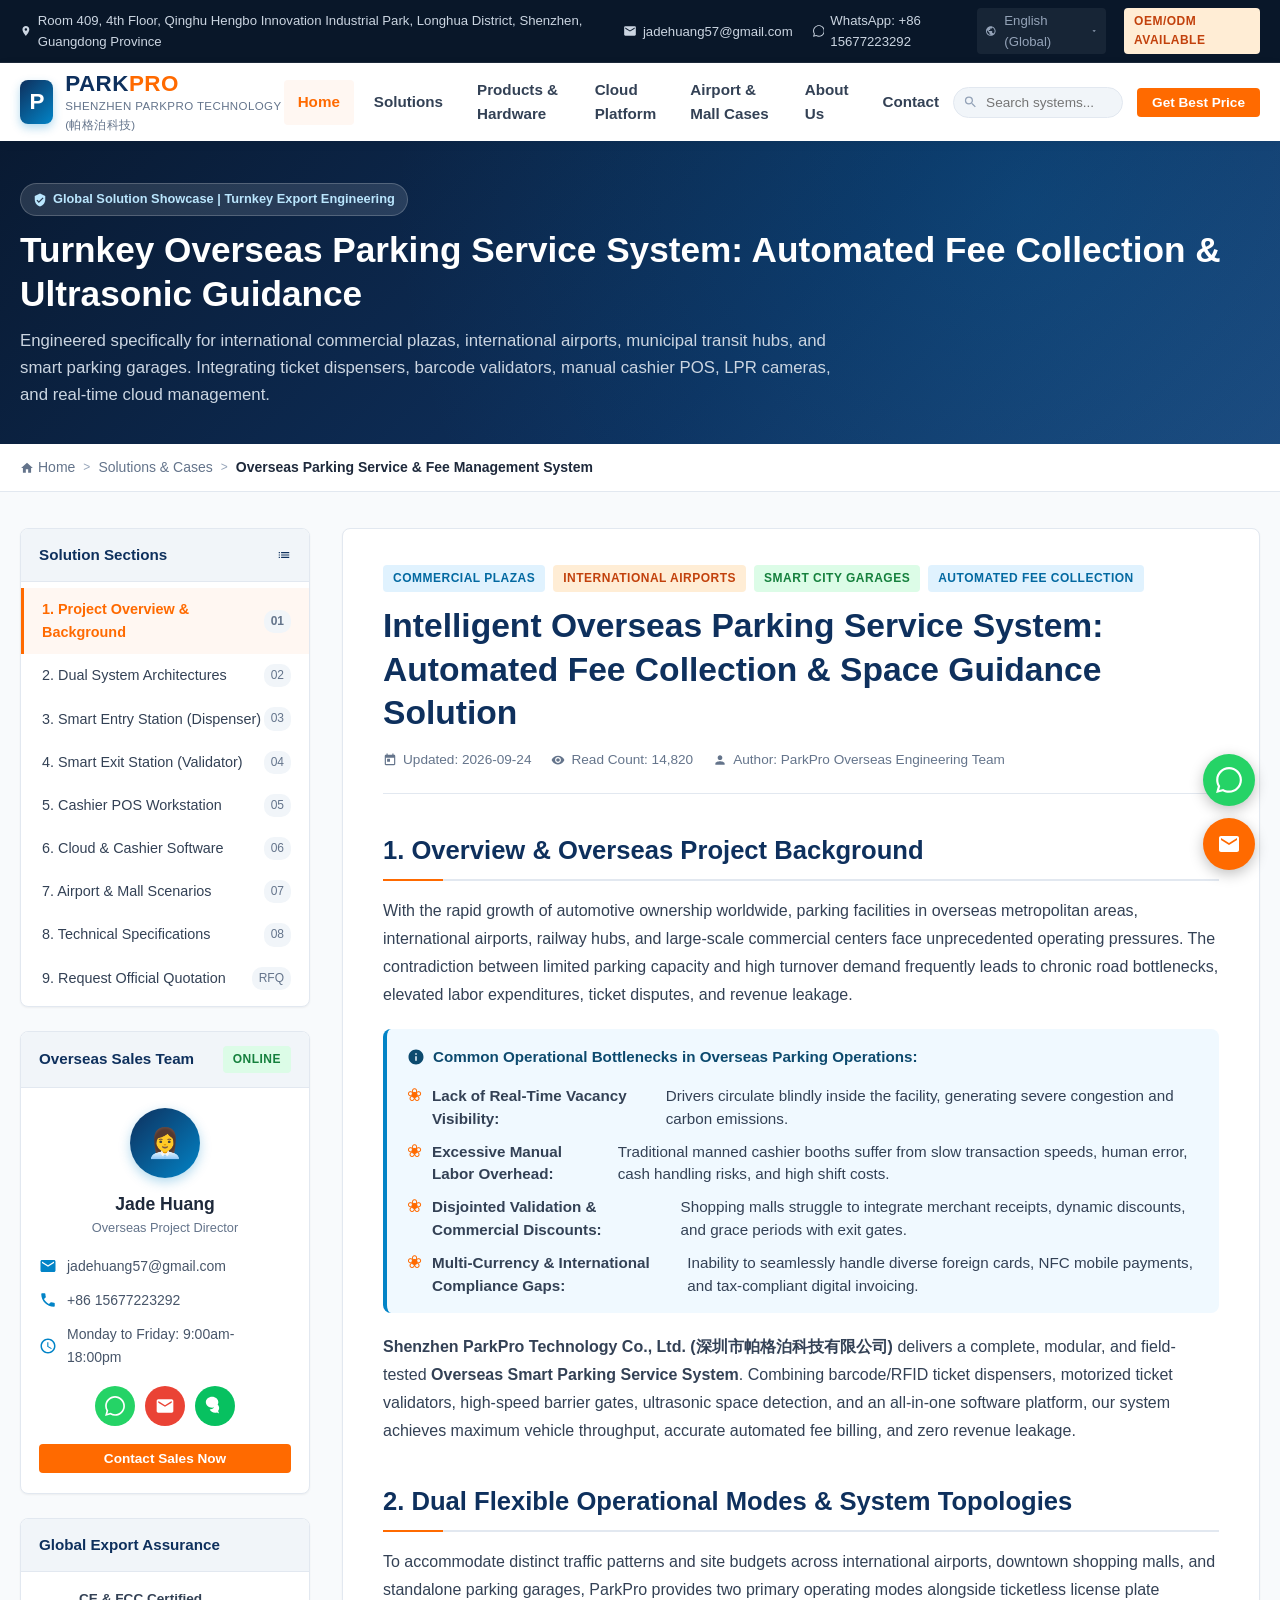
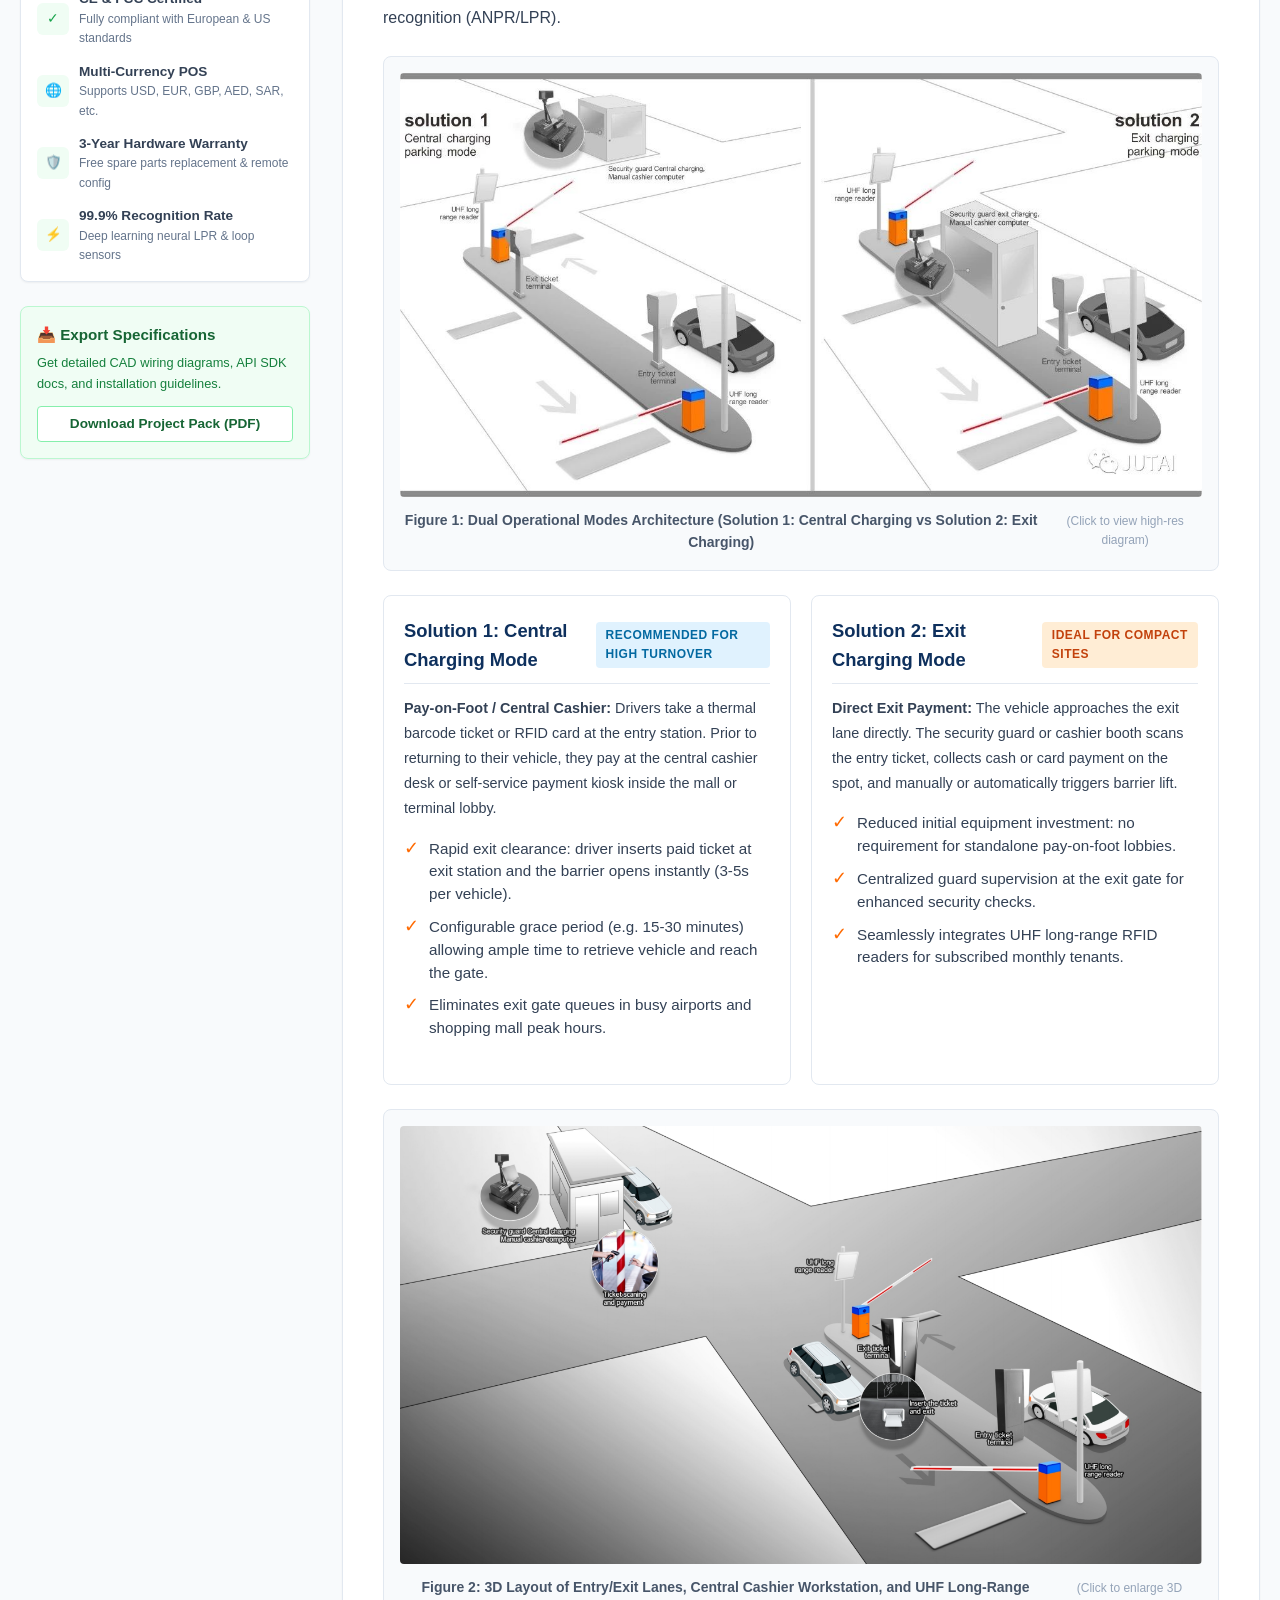
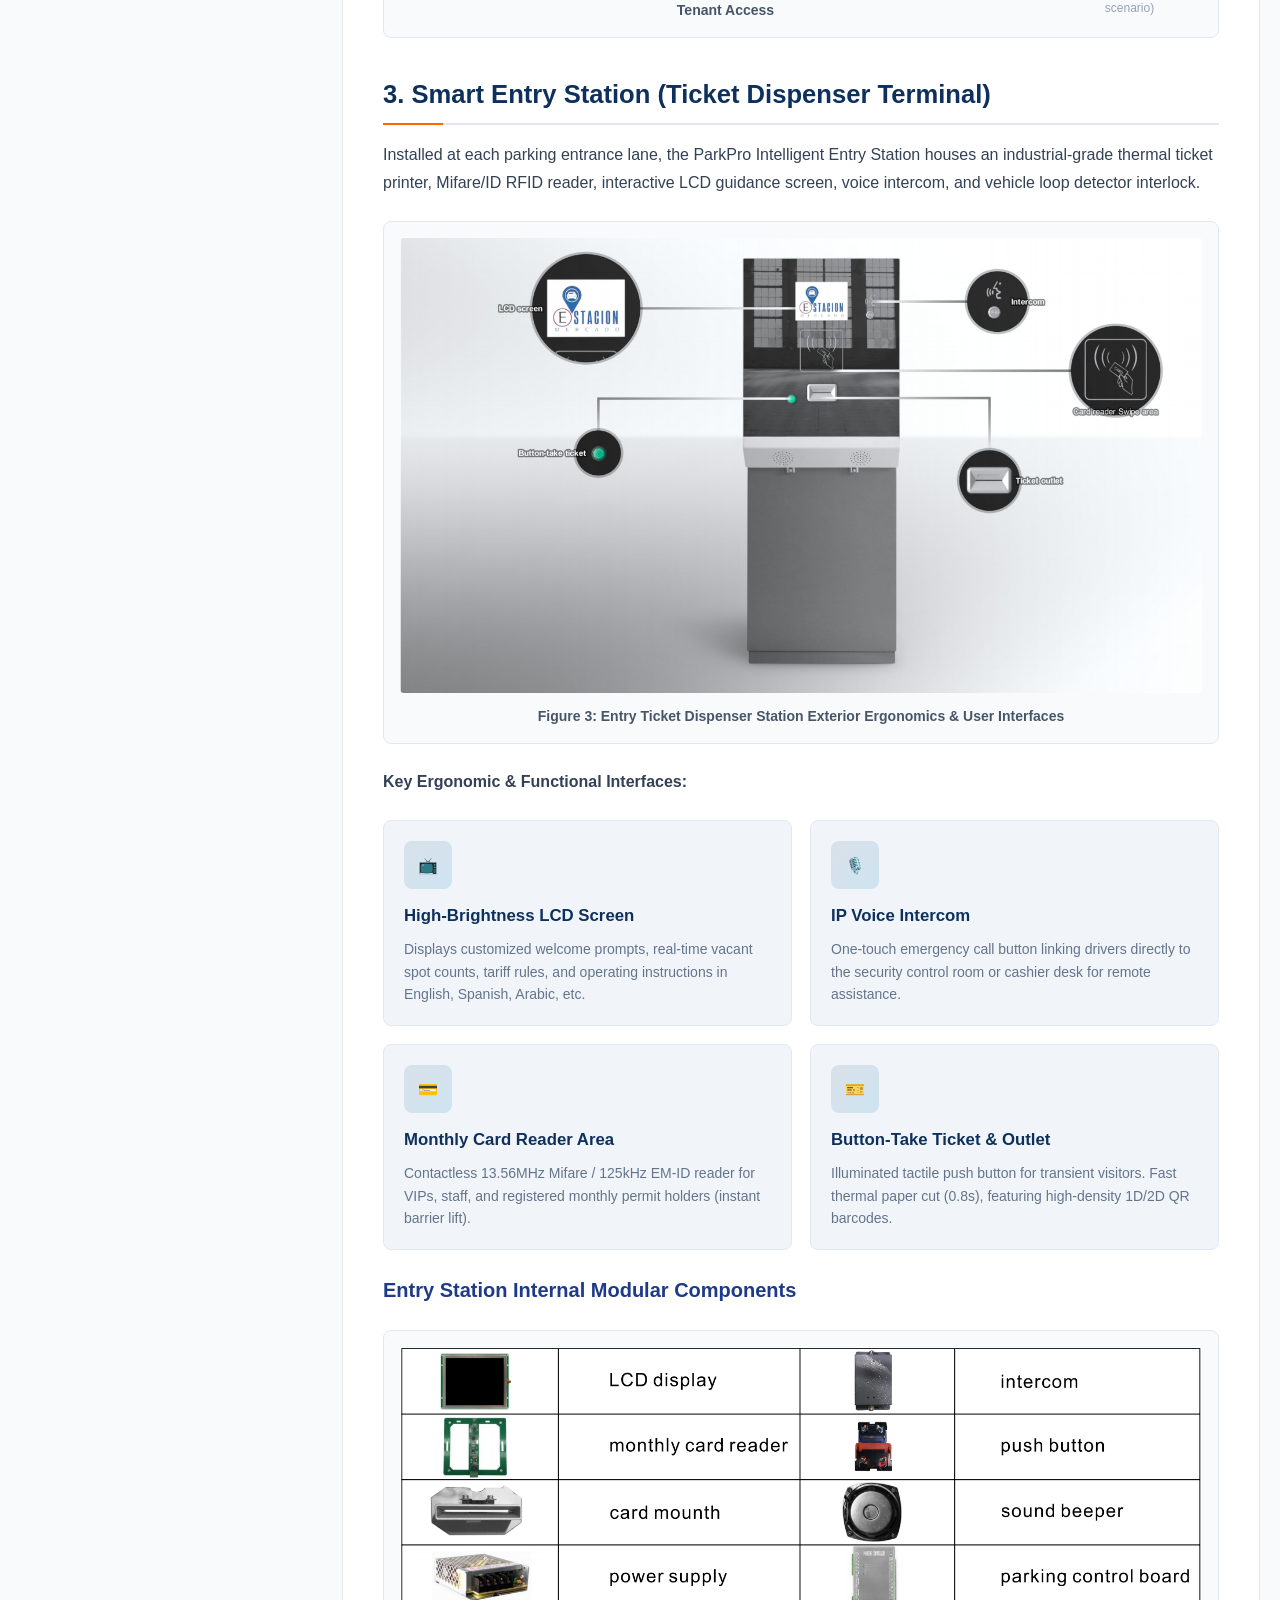
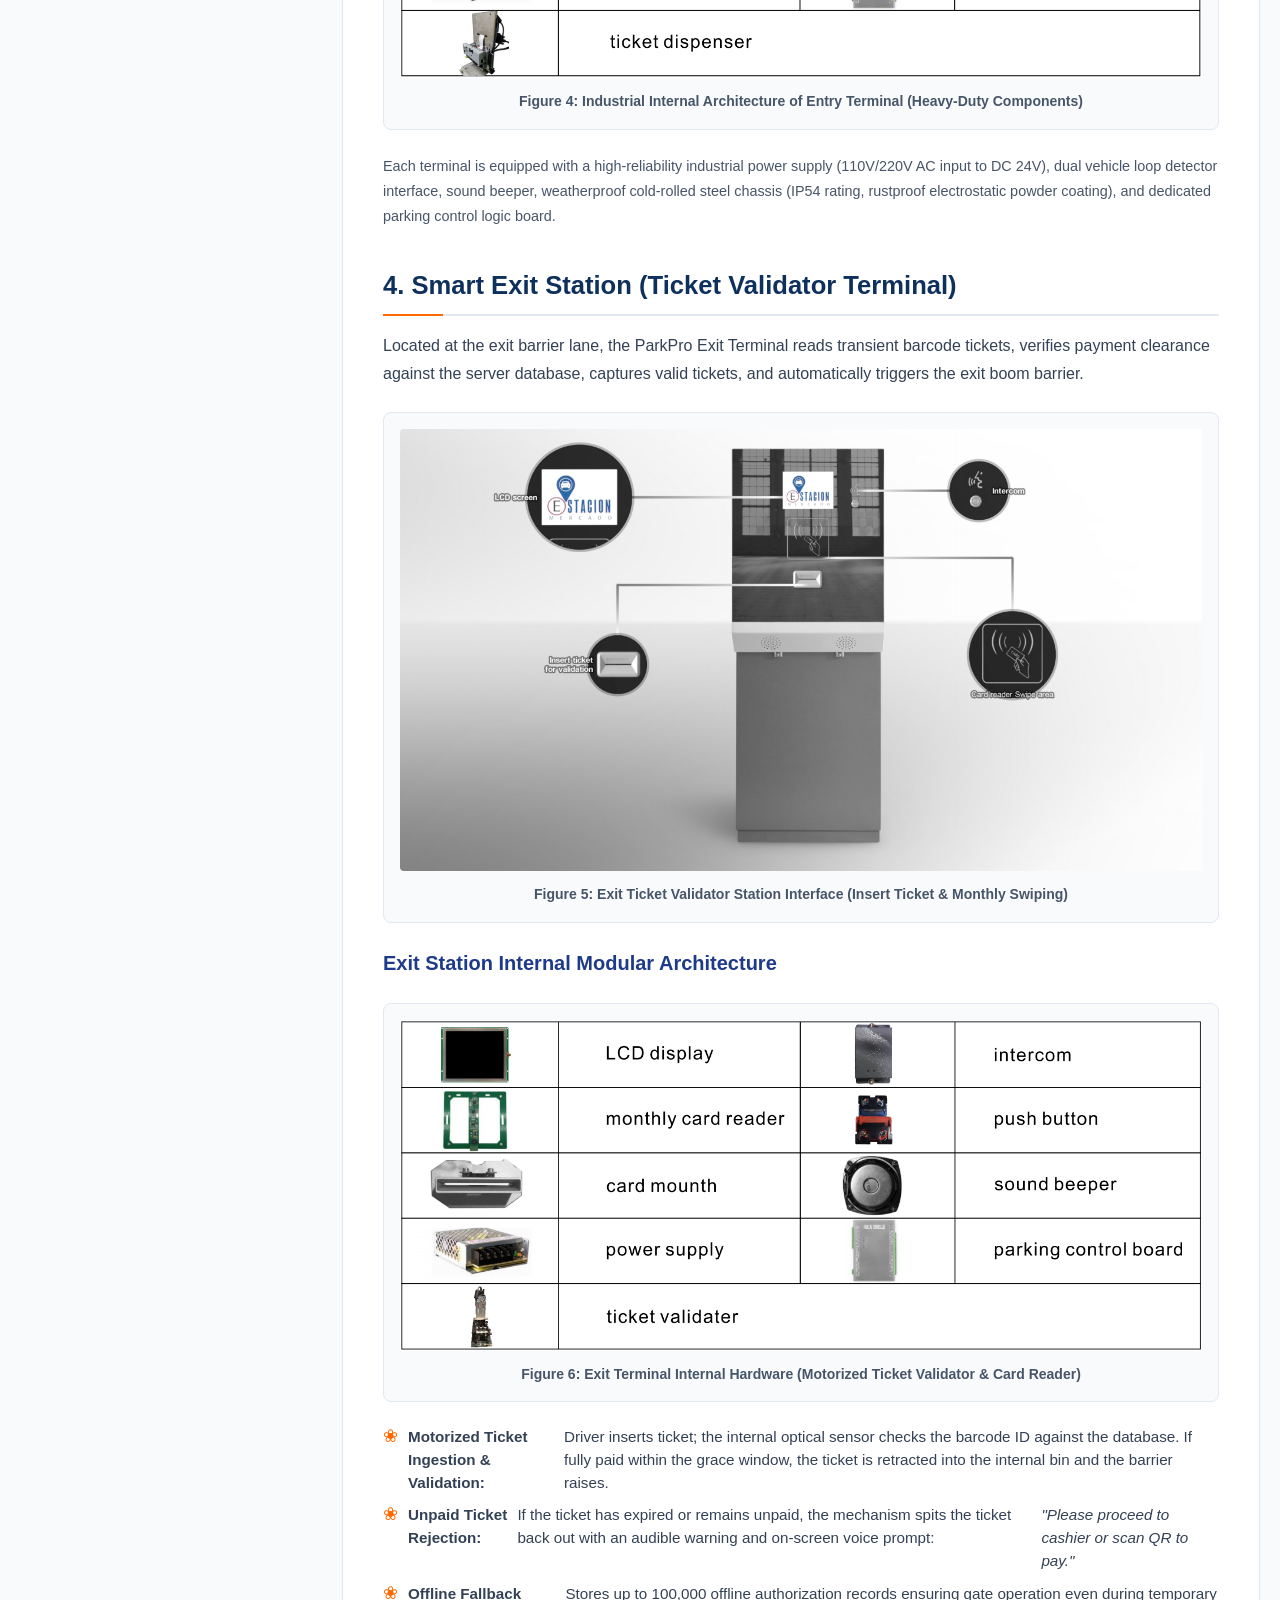
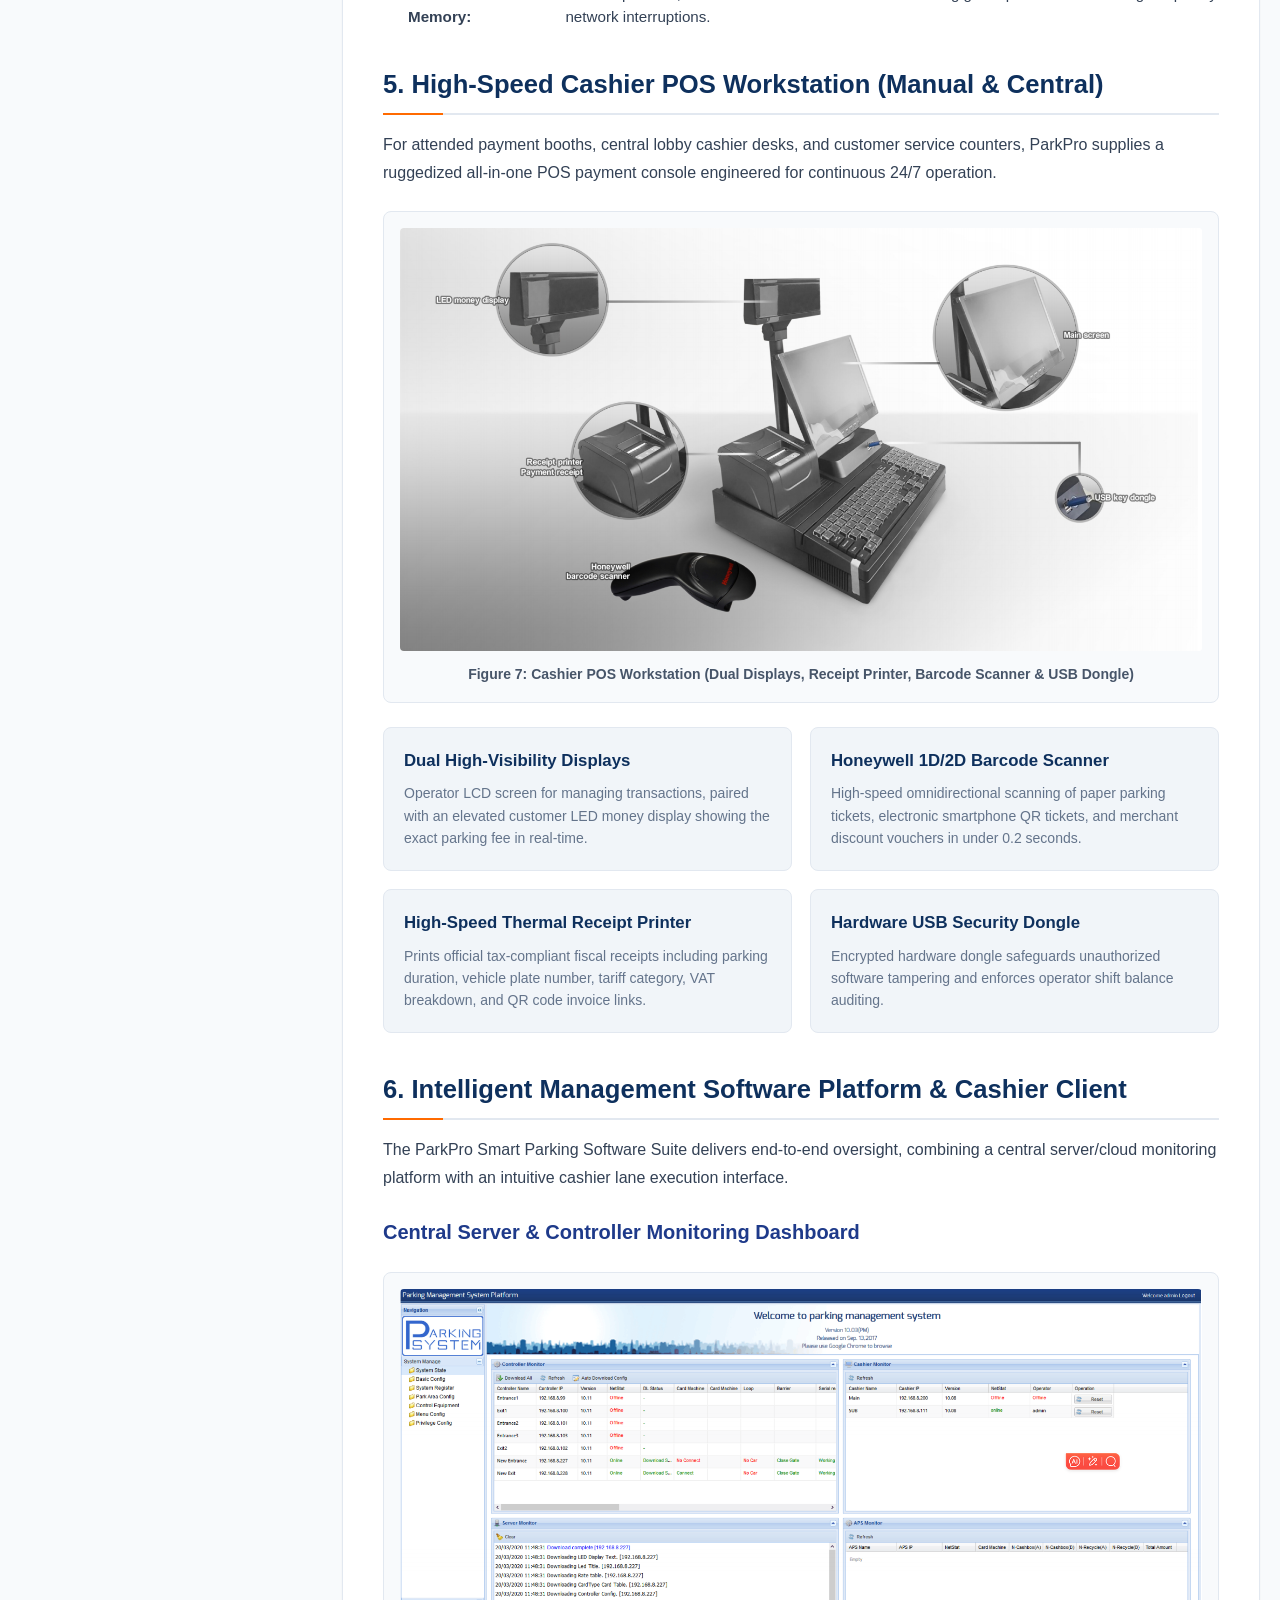
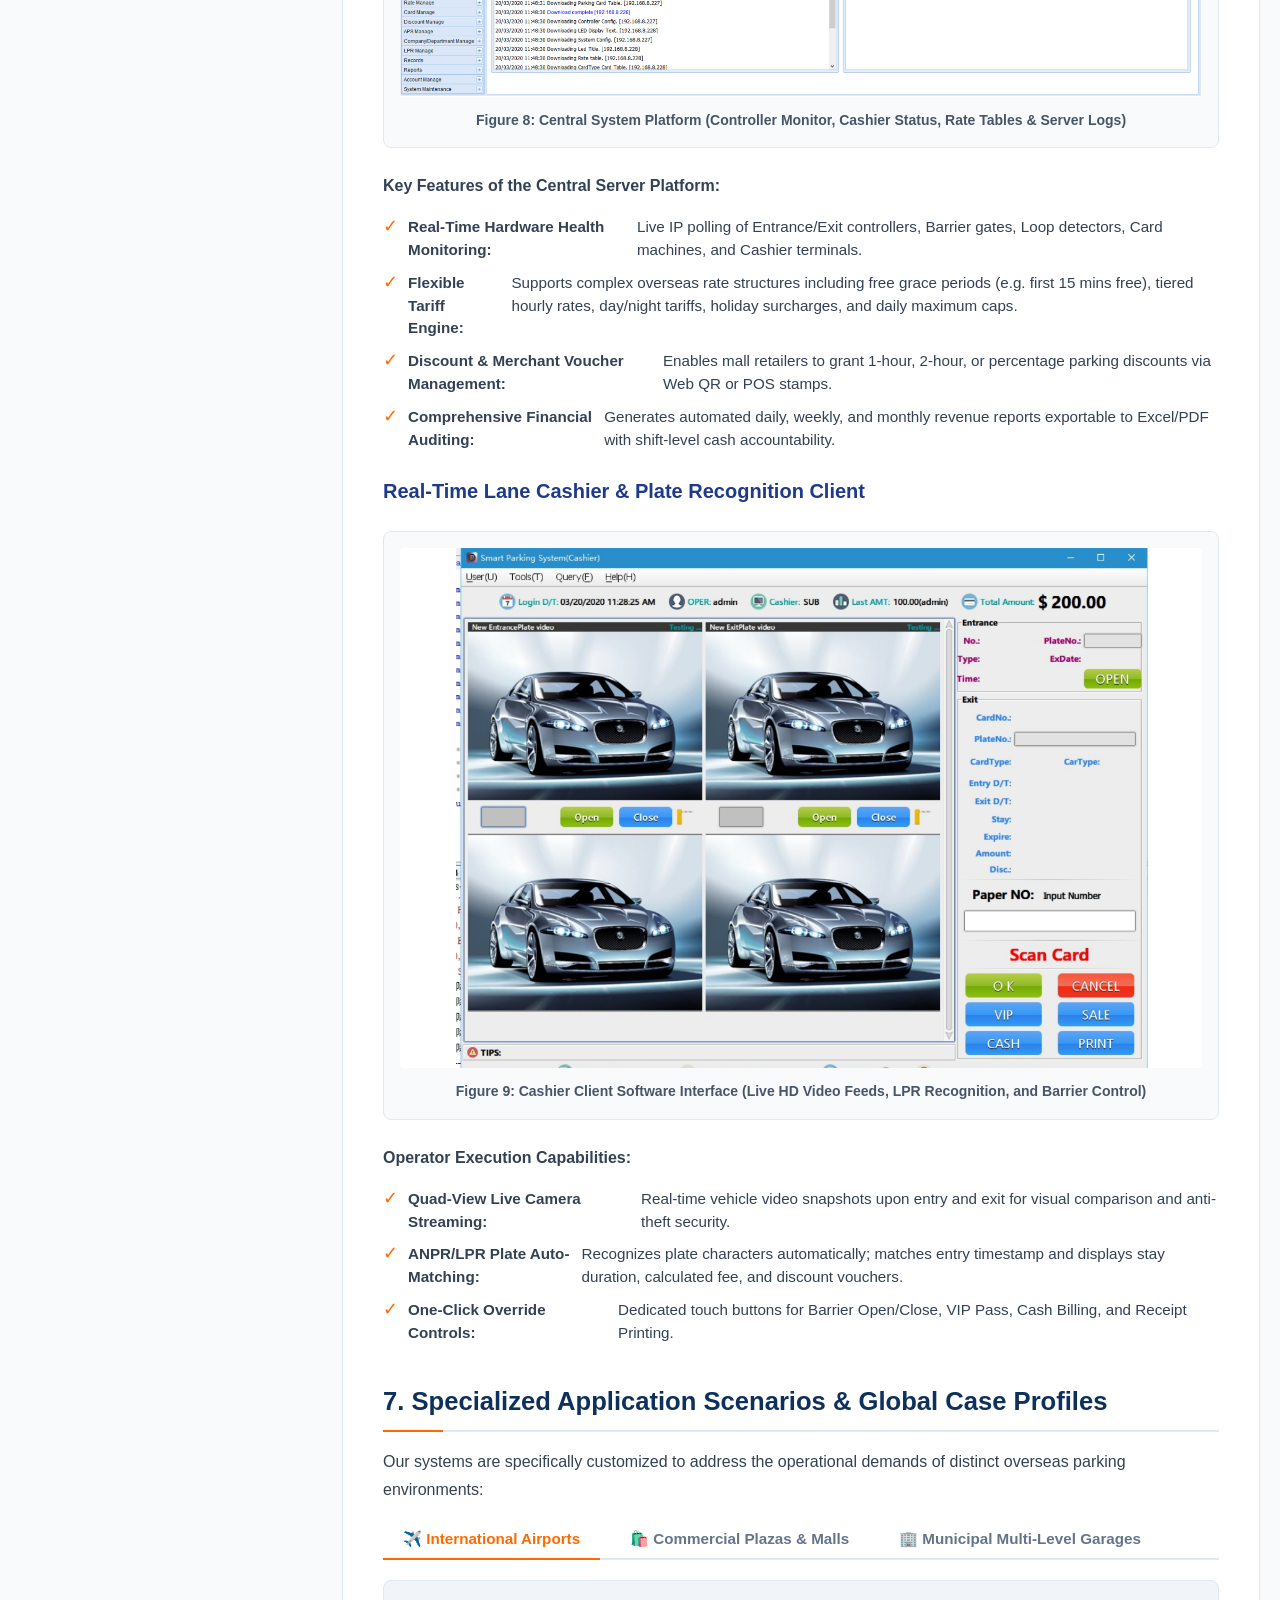
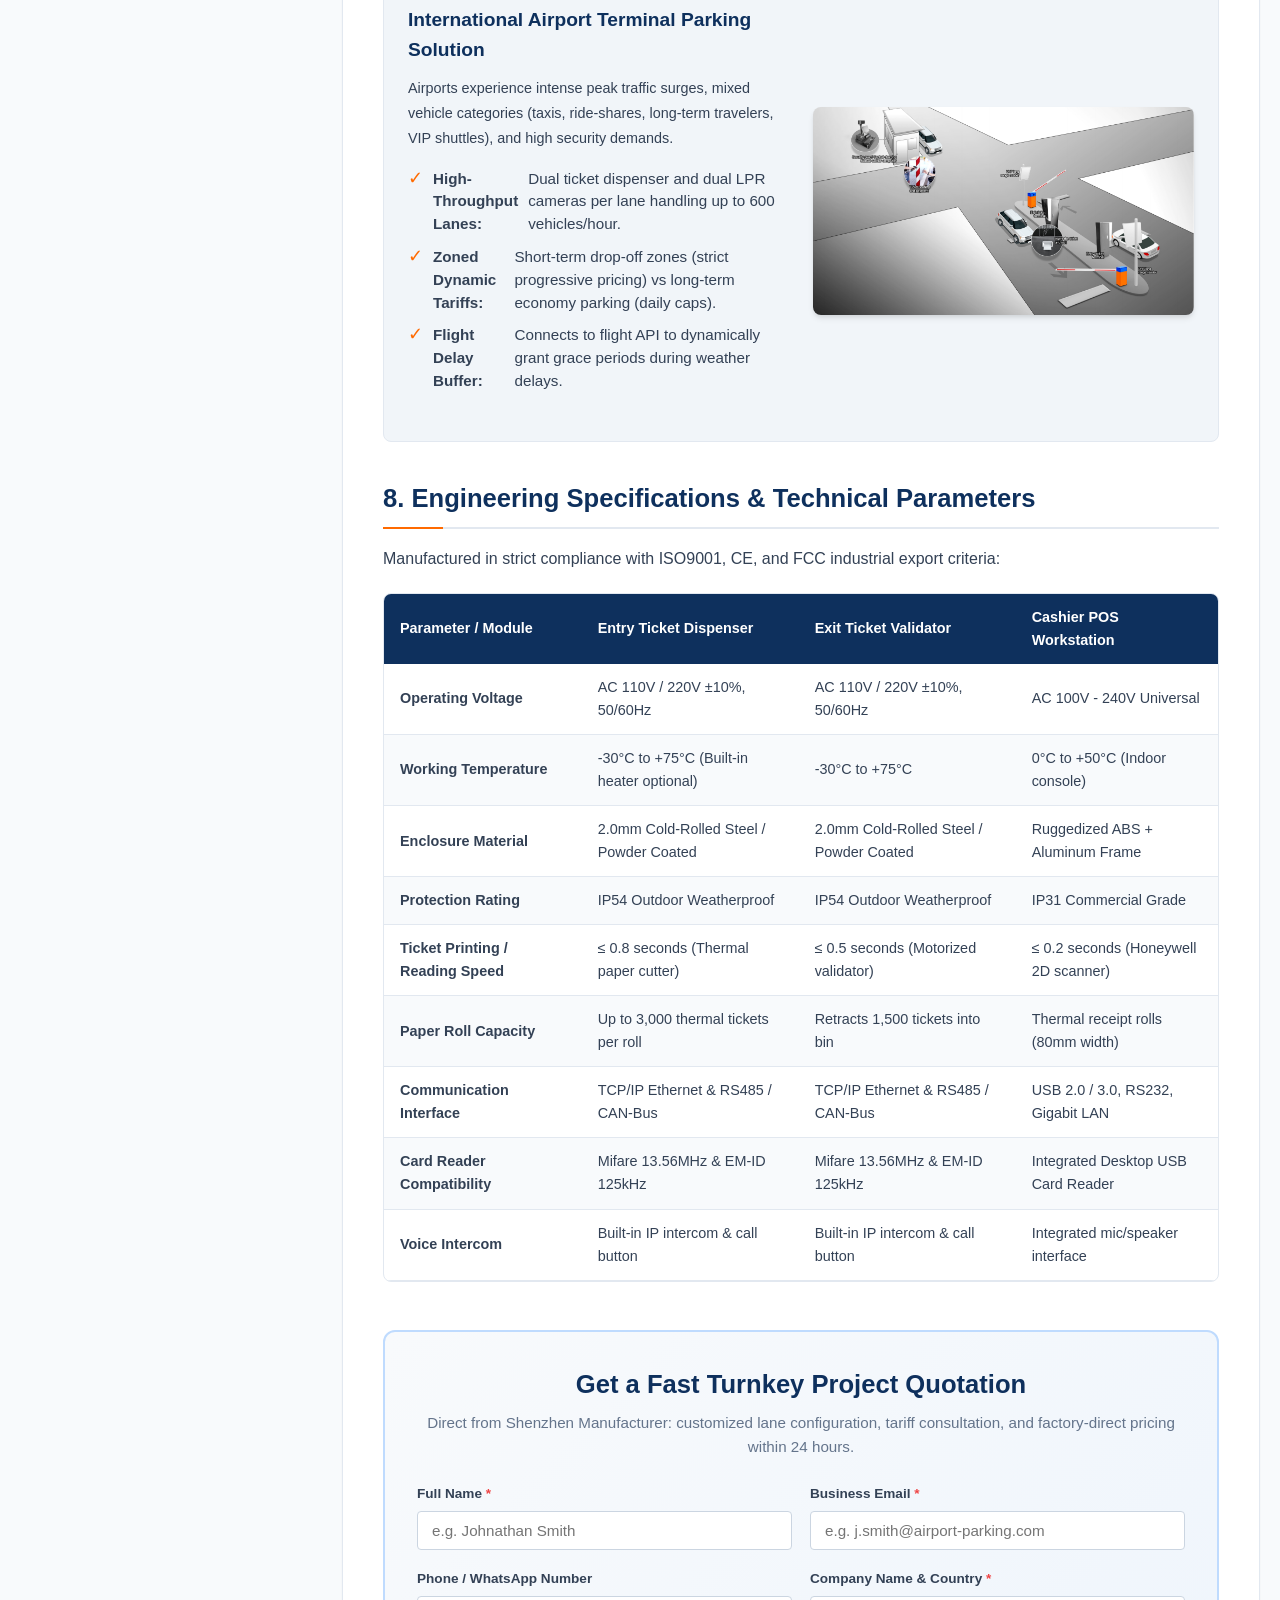
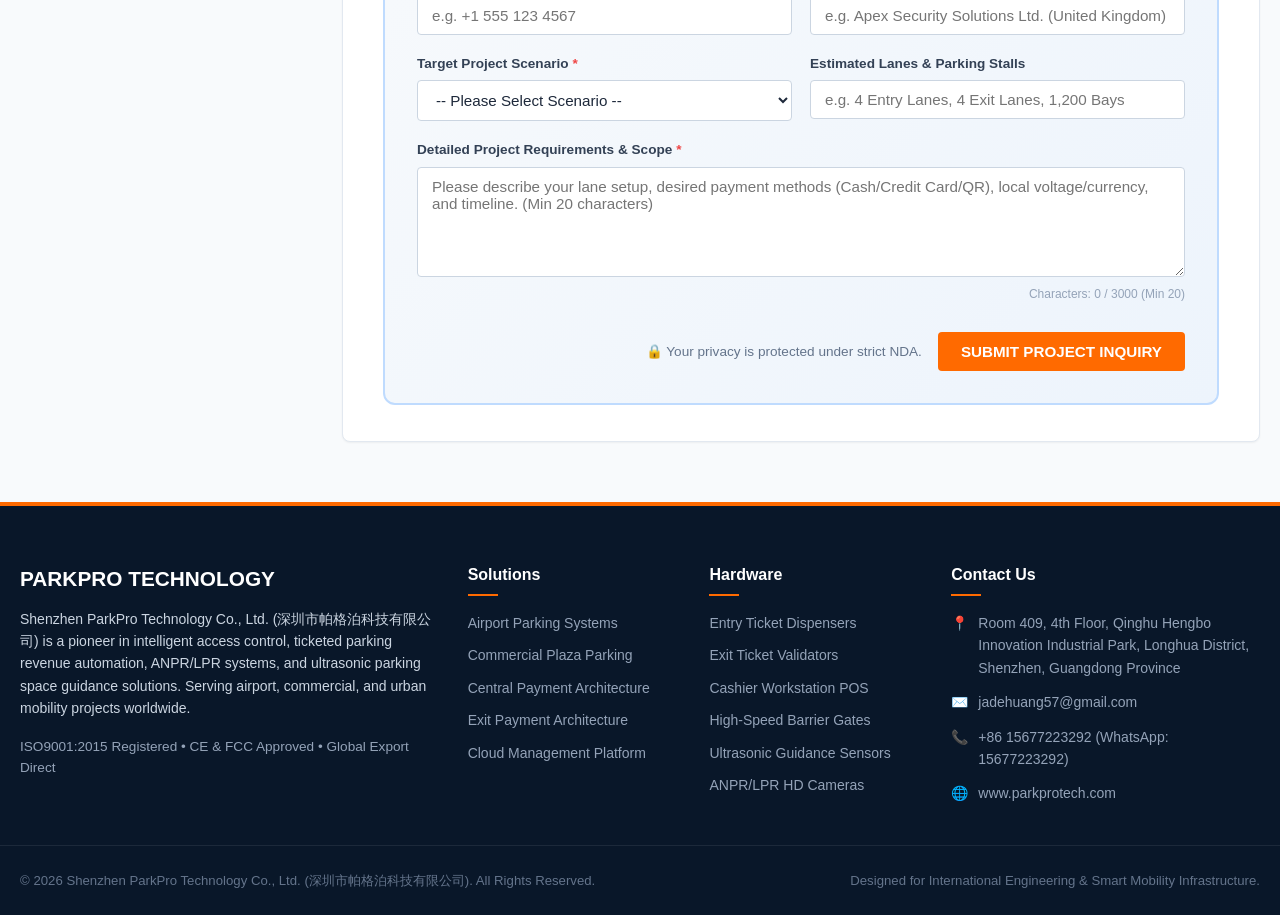
==== index.html @ bd828e6e "Deploy ParkPro smart parking system website" ====
<!DOCTYPE html>
<html lang="en">
<head>
  <meta charset="UTF-8">
  <meta http-equiv="X-UA-Compatible" content="IE=edge">
  <meta name="viewport" content="width=device-width, initial-scale=1.0">
  <title>Overseas Smart Parking Guidance & Fee Payment Management System | Shenzhen ParkPro Technology Co., Ltd. (帕格泊科技)</title>
  <meta name="description" content="Shenzhen ParkPro Technology Co., Ltd. (深圳市帕格泊科技有限公司) provides turnkey overseas parking service systems, intelligent fee collection, ANPR/LPR access control, and ultrasonic parking guidance for airports, commercial plazas, and car parks worldwide.">
  <meta name="keywords" content="ParkPro Technology, 深圳市帕格泊科技有限公司, Overseas parking management system, parking fee collection system, airport parking guidance, commercial plaza parking system, Jutai parking guidance case, barrier gate access control, ticket dispenser, cashier POS">
  <link rel="stylesheet" href="css/style.css">
</head>
<body>

  <!-- =========================================================================
       1. Top Utility Bar (Multi-language & Direct Sales Contacts)
       ========================================================================= -->
  <div class="top-bar">
    <div class="container top-bar-inner">
      <div class="top-contacts">
        <span class="top-contact-item">
          <svg width="14" height="14" viewBox="0 0 24 24" fill="currentColor"><path d="M12 2C8.13 2 5 5.13 5 9c0 5.25 7 13 7 13s7-7.75 7-13c0-3.87-3.13-7-7-7zm0 9.5c-1.38 0-2.5-1.12-2.5-2.5s1.12-2.5 2.5-2.5 2.5 1.12 2.5 2.5-1.12 2.5-2.5 2.5z"/></svg>
          Room 409, 4th Floor, Qinghu Hengbo Innovation Industrial Park, Longhua District, Shenzhen, Guangdong Province
        </span>
        <a href="mailto:jadehuang57@gmail.com" class="top-contact-item">
          <svg width="14" height="14" viewBox="0 0 24 24" fill="currentColor"><path d="M20 4H4c-1.1 0-1.99.9-1.99 2L2 18c0 1.1.9 2 2 2h16c1.1 0 2-.9 2-2V6c0-1.1-.9-2-2-2zm0 4l-8 5-8-5V6l8 5 8-5v2z"/></svg>
          jadehuang57@gmail.com
        </a>
        <a href="https://wa.me/8615677223292" target="_blank" class="top-contact-item">
          <svg width="14" height="14" viewBox="0 0 24 24" fill="currentColor"><path d="M.057 24l1.687-6.163c-1.041-1.804-1.588-3.849-1.587-5.946.003-6.556 5.338-11.891 11.893-11.891 3.181.001 6.167 1.24 8.413 3.488 2.245 2.248 3.481 5.236 3.48 8.414-.003 6.557-5.338 11.892-11.893 11.892-1.99-.001-3.951-.5-5.688-1.448l-6.305 1.654zm6.597-3.807c1.676.995 3.276 1.591 5.392 1.592 5.448 0 9.886-4.434 9.889-9.885.002-5.462-4.415-9.89-9.881-9.892-5.452 0-9.887 4.434-9.889 9.884-.001 2.225.651 3.891 1.746 5.634l-.999 3.648 3.742-.981z"/></svg>
          WhatsApp: +86 15677223292
        </a>
      </div>

      <div class="top-right">
        <!-- Language Switcher -->
        <div class="lang-selector" id="langSelector">
          <svg width="14" height="14" viewBox="0 0 24 24" fill="currentColor"><path d="M12 2C6.48 2 2 6.48 2 12s4.48 10 10 10 10-4.48 10-10S17.52 2 12 2zm-1 17.93c-3.95-.49-7-3.85-7-7.93 0-.62.08-1.21.21-1.79L9 15v1c0 1.1.9 2 2 2v1.93zm6.9-2.54c-.26-.81-1-1.39-1.9-1.39h-1v-3c0-.55-.45-1-1-1H8v-2h2c.55 0 1-.45 1-1V7h2c1.1 0 2-.9 2-2v-.41c2.93 1.19 5 4.06 5 7.41 0 2.08-.8 3.97-2.1 5.39z"/></svg>
          <span>English (Global)</span>
          <svg width="10" height="10" viewBox="0 0 24 24" fill="currentColor"><path d="M7 10l5 5 5-5z"/></svg>

          <div class="lang-dropdown" id="langDropdown">
            <a href="#">🇺🇸 English</a>
            <a href="#">🇪🇸 Español</a>
            <a href="#">🇫🇷 Français</a>
            <a href="#">🇩🇪 Deutsch</a>
            <a href="#">🇦🇪 العربية (Arabic)</a>
            <a href="#">🇷🇺 Русский</a>
            <a href="#">🇵🇹 Português</a>
            <a href="#">🇯🇵 日本語</a>
          </div>
        </div>

        <a href="#inquirySection" class="badge badge-accent">OEM/ODM Available</a>
      </div>
    </div>
  </div>

  <!-- =========================================================================
       2. Main Navigation Header
       ========================================================================= -->
  <header class="site-header">
    <div class="container header-wrap">
      <a href="index.html" class="site-logo" title="Shenzhen ParkPro Technology Co., Ltd.">
        <div class="logo-emblem">P</div>
        <div class="logo-text">
          <div class="logo-brand">PARK<span>PRO</span></div>
          <div class="logo-subtitle">Shenzhen ParkPro Technology (帕格泊科技)</div>
        </div>
      </a>

      <nav class="main-nav">
        <a href="index.html" class="nav-link active">Home</a>
        <a href="solutions.html" class="nav-link">Solutions</a>
        <a href="products.html" class="nav-link">Products & Hardware</a>
        <a href="#softwareSection" class="nav-link">Cloud Platform</a>
        <a href="#scenariosSection" class="nav-link">Airport & Mall Cases</a>
        <a href="about.html" class="nav-link">About Us</a>
        <a href="contact.html" class="nav-link">Contact</a>
      </nav>

      <div class="header-actions">
        <div class="header-search">
          <svg viewBox="0 0 24 24"><path d="M15.5 14h-.79l-.28-.27A6.471 6.471 0 0 0 16 9.5 6.5 6.5 0 1 0 9.5 16c1.61 0 3.09-.59 4.23-1.57l.27.28v.79l5 4.99L20.49 19l-4.99-5zm-6 0C7.01 14 5 11.99 5 9.5S7.01 5 9.5 5 14 7.01 14 9.5 11.99 14 9.5 14z"/></svg>
          <input type="text" placeholder="Search systems...">
        </div>
        <button class="btn btn-accent btn-sm open-quote-modal">Get Best Price</button>
        <button class="mobile-menu-btn" id="mobileMenuBtn" aria-label="Toggle Navigation">
          <svg width="24" height="24" viewBox="0 0 24 24" fill="currentColor"><path d="M3 18h18v-2H3v2zm0-5h18v-2H3v2zm0-7v2h18V6H3z"/></svg>
        </button>
      </div>
    </div>
  </header>

  <!-- =========================================================================
       3. Page Banner & Solution Headline
       ========================================================================= -->
  <section class="page-banner">
    <div class="container banner-content">
      <div class="banner-badge">
        <svg width="14" height="14" viewBox="0 0 24 24" fill="currentColor"><path d="M12 1L3 5v6c0 5.55 3.84 10.74 9 12 5.16-1.26 9-6.45 9-12V5l-9-4zm-2 16l-4-4 1.41-1.41L10 14.17l6.59-6.59L18 9l-8 8z"/></svg>
        Global Solution Showcase | Turnkey Export Engineering
      </div>
      <h1 class="banner-title">Turnkey Overseas Parking Service System: Automated Fee Collection & Ultrasonic Guidance</h1>
      <p class="banner-desc">
        Engineered specifically for international commercial plazas, international airports, municipal transit hubs, and smart parking garages. Integrating ticket dispensers, barcode validators, manual cashier POS, LPR cameras, and real-time cloud management.
      </p>
    </div>
  </section>

  <!-- =========================================================================
       4. Breadcrumb Navigation
       ========================================================================= -->
  <div class="breadcrumb-wrap">
    <div class="container breadcrumbs">
      <a href="index.html">
        <svg width="14" height="14" viewBox="0 0 24 24" fill="currentColor"><path d="M10 20v-6h4v6h5v-8h3L12 3 2 12h3v8z"/></svg>
        Home
      </a>
      <span class="sep">></span>
      <a href="solutions.html">Solutions & Cases</a>
      <span class="sep">></span>
      <span class="current">Overseas Parking Service & Fee Management System</span>
    </div>
  </div>

  <!-- =========================================================================
       5. Two-Column Main Layout (Jutai Reference Pattern)
       ========================================================================= -->
  <main class="main-layout">
    <div class="container layout-grid">

      <!-- =====================================================================
           LEFT SIDEBAR: Fast Navigation & Direct B2B Contact
           ===================================================================== -->
      <aside class="sidebar">

        <!-- Navigation Jump Index -->
        <div class="sidebar-box">
          <div class="sidebar-title">
            <span>Solution Sections</span>
            <svg width="14" height="14" viewBox="0 0 24 24" fill="currentColor"><path d="M3 13h2v-2H3v2zm0 4h2v-2H3v2zm0-8h2V7H3v2zm4 4h14v-2H7v2zm0 4h14v-2H7v2zM7 7v2h14V7H7z"/></svg>
          </div>
          <ul class="sidebar-nav-list">
            <li class="sidebar-nav-item active"><a href="#projectOverview">1. Project Overview & Background <span class="counter">01</span></a></li>
            <li class="sidebar-nav-item"><a href="#systemArchitecture">2. Dual System Architectures <span class="counter">02</span></a></li>
            <li class="sidebar-nav-item"><a href="#entryStation">3. Smart Entry Station (Dispenser) <span class="counter">03</span></a></li>
            <li class="sidebar-nav-item"><a href="#exitStation">4. Smart Exit Station (Validator) <span class="counter">04</span></a></li>
            <li class="sidebar-nav-item"><a href="#cashierWorkstation">5. Cashier POS Workstation <span class="counter">05</span></a></li>
            <li class="sidebar-nav-item"><a href="#softwareSection">6. Cloud & Cashier Software <span class="counter">06</span></a></li>
            <li class="sidebar-nav-item"><a href="#scenariosSection">7. Airport & Mall Scenarios <span class="counter">07</span></a></li>
            <li class="sidebar-nav-item"><a href="#techSpecs">8. Technical Specifications <span class="counter">08</span></a></li>
            <li class="sidebar-nav-item"><a href="#inquirySection">9. Request Official Quotation <span class="counter">RFQ</span></a></li>
          </ul>
        </div>

        <!-- B2B Contact Card (Jade Huang / Overseas Sales) -->
        <div class="sidebar-box">
          <div class="sidebar-title">
            <span>Overseas Sales Team</span>
            <span class="badge badge-success">Online</span>
          </div>
          <div class="contact-card">
            <div class="contact-avatar">👩‍💼</div>
            <div class="contact-name">Jade Huang</div>
            <div class="contact-role">Overseas Project Director</div>

            <div class="contact-detail-list">
              <div class="contact-detail-row">
                <svg viewBox="0 0 24 24"><path d="M20 4H4c-1.1 0-1.99.9-1.99 2L2 18c0 1.1.9 2 2 2h16c1.1 0 2-.9 2-2V6c0-1.1-.9-2-2-2zm0 4l-8 5-8-5V6l8 5 8-5v2z"/></svg>
                <a href="mailto:jadehuang57@gmail.com">jadehuang57@gmail.com</a>
              </div>
              <div class="contact-detail-row">
                <svg viewBox="0 0 24 24"><path d="M6.62 10.79c1.44 2.83 3.76 5.14 6.59 6.59l2.2-2.2c.27-.27.67-.36 1.02-.24 1.12.37 2.33.57 3.57.57.55 0 1 .45 1 1V20c0 .55-.45 1-1 1-9.39 0-17-7.61-17-17 0-.55.45-1 1-1h3.5c.55 0 1 .45 1 1 0 1.25.2 2.45.57 3.57.11.35.03.74-.25 1.02l-2.2 2.2z"/></svg>
                <span>+86 15677223292</span>
              </div>
              <div class="contact-detail-row">
                <svg viewBox="0 0 24 24"><path d="M11.99 2C6.47 2 2 6.48 2 12s4.47 10 9.99 10C17.52 22 22 17.52 22 12S17.52 2 11.99 2zM12 20c-4.42 0-8-3.58-8-8s3.58-8 8-8 8 3.58 8 8-3.58 8-8 8zm.5-13H11v6l5.25 3.15.75-1.23-4.5-2.67z"/></svg>
                <span>Monday to Friday: 9:00am- 18:00pm</span>
              </div>
            </div>

            <!-- Social Chat Icons -->
            <div class="social-chat-icons">
              <a href="https://wa.me/8615677223292" target="_blank" class="social-btn social-wa" title="Chat on WhatsApp">
                <svg width="20" height="20" viewBox="0 0 24 24" fill="currentColor"><path d="M.057 24l1.687-6.163c-1.041-1.804-1.588-3.849-1.587-5.946.003-6.556 5.338-11.891 11.893-11.891 3.181.001 6.167 1.24 8.413 3.488 2.245 2.248 3.481 5.236 3.48 8.414-.003 6.557-5.338 11.892-11.893 11.892-1.99-.001-3.951-.5-5.688-1.448l-6.305 1.654zm6.597-3.807c1.676.995 3.276 1.591 5.392 1.592 5.448 0 9.886-4.434 9.889-9.885.002-5.462-4.415-9.89-9.881-9.892-5.452 0-9.887 4.434-9.889 9.884-.001 2.225.651 3.891 1.746 5.634l-.999 3.648 3.742-.981z"/></svg>
              </a>
              <a href="mailto:jadehuang57@gmail.com" class="social-btn social-mail" title="Send Direct Email">
                <svg width="20" height="20" viewBox="0 0 24 24" fill="currentColor"><path d="M20 4H4c-1.1 0-1.99.9-1.99 2L2 18c0 1.1.9 2 2 2h16c1.1 0 2-.9 2-2V6c0-1.1-.9-2-2-2zm0 4l-8 5-8-5V6l8 5 8-5v2z"/></svg>
              </a>
              <div class="social-btn social-wechat" title="WeChat QR Code">
                <svg width="20" height="20" viewBox="0 0 24 24" fill="currentColor"><path d="M8.5 14c-4.14 0-7.5-2.91-7.5-6.5C1 3.91 4.36 1 8.5 1S16 3.91 16 7.5c0 3.59-3.36 6.5-7.5 6.5zm7.25-4c-.21 0-.41.02-.62.05 1.15 1.15 1.87 2.65 1.87 4.32 0 1.34-.47 2.58-1.28 3.59L17 21l-2.61-1.31c-.72.2-1.49.31-2.28.31-2.94 0-5.46-1.57-6.49-3.84 3.96-.28 7.13-3.23 7.13-6.91 0-.43-.04-.84-.1-1.25z"/></svg>
                <div class="wechat-popup">
                  <div style="font-size:2rem;">📱</div>
                  <p>WeChat: 15677223292</p>
                  <span style="font-size:0.7rem; color:#64748b;">Scan or add directly</span>
                </div>
              </div>
            </div>

            <button class="btn btn-accent btn-sm open-quote-modal" style="width:100%;">Contact Sales Now</button>
          </div>
        </div>

        <!-- Global Export Guarantees -->
        <div class="sidebar-box">
          <div class="sidebar-title">
            <span>Global Export Assurance</span>
          </div>
          <div class="sidebar-badges">
            <div class="badge-item">
              <div class="badge-icon">✓</div>
              <div>
                <strong>CE & FCC Certified</strong>
                <p style="font-size:0.75rem; color:#64748b;">Fully compliant with European & US standards</p>
              </div>
            </div>
            <div class="badge-item">
              <div class="badge-icon">🌐</div>
              <div>
                <strong>Multi-Currency POS</strong>
                <p style="font-size:0.75rem; color:#64748b;">Supports USD, EUR, GBP, AED, SAR, etc.</p>
              </div>
            </div>
            <div class="badge-item">
              <div class="badge-icon">🛡️</div>
              <div>
                <strong>3-Year Hardware Warranty</strong>
                <p style="font-size:0.75rem; color:#64748b;">Free spare parts replacement & remote config</p>
              </div>
            </div>
            <div class="badge-item">
              <div class="badge-icon">⚡</div>
              <div>
                <strong>99.9% Recognition Rate</strong>
                <p style="font-size:0.75rem; color:#64748b;">Deep learning neural LPR & loop sensors</p>
              </div>
            </div>
          </div>
        </div>

        <!-- Download System Brochure -->
        <div class="sidebar-box" style="padding:16px; background:#f0fdf4; border-color:#bbf7d0;">
          <h4 style="color:#166534; font-size:0.95rem; margin-bottom:6px;">📥 Export Specifications</h4>
          <p style="font-size:0.8rem; color:#15803d; margin-bottom:12px;">Get detailed CAD wiring diagrams, API SDK docs, and installation guidelines.</p>
          <a href="#inquirySection" class="btn btn-outline btn-sm" style="background:#fff; width:100%; border-color:#86efac; color:#166534;">Download Project Pack (PDF)</a>
        </div>

      </aside>

      <!-- =====================================================================
           RIGHT MAIN CONTENT: Comprehensive Solution Article & Products
           ===================================================================== -->
      <section class="main-content">

        <!-- Article Header -->
        <div class="article-header">
          <div class="article-tags">
            <span class="badge badge-primary">Commercial Plazas</span>
            <span class="badge badge-accent">International Airports</span>
            <span class="badge badge-success">Smart City Garages</span>
            <span class="badge badge-primary">Automated Fee Collection</span>
          </div>
          <h2 class="article-title">Intelligent Overseas Parking Service System: Automated Fee Collection & Space Guidance Solution</h2>
          <div class="article-meta">
            <span class="meta-item">
              <svg width="14" height="14" viewBox="0 0 24 24" fill="currentColor"><path d="M19 3h-1V1h-2v2H8V1H6v2H5c-1.11 0-1.99.9-1.99 2L3 19c0 1.1.89 2 2 2h14c1.1 0 2-.9 2-2V5c0-1.1-.9-2-2-2zm0 16H5V8h14v11zM7 10h5v5H7z"/></svg>
              Updated: 2026-09-24
            </span>
            <span class="meta-item">
              <svg width="14" height="14" viewBox="0 0 24 24" fill="currentColor"><path d="M12 4.5C7 4.5 2.73 7.61 1 12c1.73 4.39 6 7.5 11 7.5s9.27-3.11 11-7.5c-1.73-4.39-6-7.5-11-7.5zM12 17c-2.76 0-5-2.24-5-5s2.24-5 5-5 5 2.24 5 5-2.24 5-5 5zm0-8c-1.66 0-3 1.34-3 3s1.34 3 3 3 3-1.34 3-3-1.34-3-3-3z"/></svg>
              Read Count: 14,820
            </span>
            <span class="meta-item">
              <svg width="14" height="14" viewBox="0 0 24 24" fill="currentColor"><path d="M12 12c2.21 0 4-1.79 4-4s-1.79-4-4-4-4 1.79-4 4 1.79 4 4 4zm0 2c-2.67 0-8 1.34-8 4v2h16v-2c0-2.66-5.33-4-8-4z"/></svg>
              Author: ParkPro Overseas Engineering Team
            </span>
          </div>
        </div>

        <!-- Section 1: Overview & Project Background -->
        <section id="projectOverview">
          <h3 class="section-h2">1. Overview & Overseas Project Background</h3>
          <p class="content-p">
            With the rapid growth of automotive ownership worldwide, parking facilities in overseas metropolitan areas, international airports, railway hubs, and large-scale commercial centers face unprecedented operating pressures. The contradiction between limited parking capacity and high turnover demand frequently leads to chronic road bottlenecks, elevated labor expenditures, ticket disputes, and revenue leakage.
          </p>

          <div class="callout">
            <div class="callout-title">
              <svg width="18" height="18" viewBox="0 0 24 24" fill="currentColor"><path d="M12 2C6.48 2 2 6.48 2 12s4.48 10 10 10 10-4.48 10-10S17.52 2 12 2zm1 15h-2v-6h2v6zm0-8h-2V7h2v2z"/></svg>
              Common Operational Bottlenecks in Overseas Parking Operations:
            </div>
            <ul class="highlight-list" style="margin-bottom:0;">
              <li class="highlight-item"><span class="bullet-icon">❀</span> <strong>Lack of Real-Time Vacancy Visibility:</strong> Drivers circulate blindly inside the facility, generating severe congestion and carbon emissions.</li>
              <li class="highlight-item"><span class="bullet-icon">❀</span> <strong>Excessive Manual Labor Overhead:</strong> Traditional manned cashier booths suffer from slow transaction speeds, human error, cash handling risks, and high shift costs.</li>
              <li class="highlight-item"><span class="bullet-icon">❀</span> <strong>Disjointed Validation & Commercial Discounts:</strong> Shopping malls struggle to integrate merchant receipts, dynamic discounts, and grace periods with exit gates.</li>
              <li class="highlight-item"><span class="bullet-icon">❀</span> <strong>Multi-Currency & International Compliance Gaps:</strong> Inability to seamlessly handle diverse foreign cards, NFC mobile payments, and tax-compliant digital invoicing.</li>
            </ul>
          </div>

          <p class="content-p">
            <strong>Shenzhen ParkPro Technology Co., Ltd. (深圳市帕格泊科技有限公司)</strong> delivers a complete, modular, and field-tested <strong>Overseas Smart Parking Service System</strong>. Combining barcode/RFID ticket dispensers, motorized ticket validators, high-speed barrier gates, ultrasonic space detection, and an all-in-one software platform, our system achieves maximum vehicle throughput, accurate automated fee billing, and zero revenue leakage.
          </p>
        </section>

        <!-- Section 2: Dual System Architectures -->
        <section id="systemArchitecture">
          <h3 class="section-h2">2. Dual Flexible Operational Modes & System Topologies</h3>
          <p class="content-p">
            To accommodate distinct traffic patterns and site budgets across international airports, downtown shopping malls, and standalone parking garages, ParkPro provides two primary operating modes alongside ticketless license plate recognition (ANPR/LPR).
          </p>

          <!-- System Architecture Image 1 -->
          <div class="img-showcase">
            <div class="img-container">
              <img src="20241018104915_51230.jpg" alt="Dual Parking Operation Modes: Central Charging Mode vs Exit Charging Mode Architecture">
            </div>
            <div class="img-caption">
              <span>Figure 1: Dual Operational Modes Architecture (Solution 1: Central Charging vs Solution 2: Exit Charging)</span>
              <span class="img-zoom-hint">(Click to view high-res diagram)</span>
            </div>
          </div>

          <!-- Dual Solution Grid -->
          <div class="solution-grid">
            <div class="solution-card">
              <div class="solution-card-header">
                <span class="solution-title">Solution 1: Central Charging Mode</span>
                <span class="badge badge-primary">Recommended for High Turnover</span>
              </div>
              <p class="content-p" style="font-size:0.9rem;">
                <strong>Pay-on-Foot / Central Cashier:</strong> Drivers take a thermal barcode ticket or RFID card at the entry station. Prior to returning to their vehicle, they pay at the central cashier desk or self-service payment kiosk inside the mall or terminal lobby.
              </p>
              <ul class="highlight-list" style="font-size:0.85rem; margin-top:8px;">
                <li class="highlight-item"><span class="bullet-icon">✓</span> Rapid exit clearance: driver inserts paid ticket at exit station and the barrier opens instantly (3-5s per vehicle).</li>
                <li class="highlight-item"><span class="bullet-icon">✓</span> Configurable grace period (e.g. 15-30 minutes) allowing ample time to retrieve vehicle and reach the gate.</li>
                <li class="highlight-item"><span class="bullet-icon">✓</span> Eliminates exit gate queues in busy airports and shopping mall peak hours.</li>
              </ul>
            </div>

            <div class="solution-card">
              <div class="solution-card-header">
                <span class="solution-title">Solution 2: Exit Charging Mode</span>
                <span class="badge badge-accent">Ideal for Compact Sites</span>
              </div>
              <p class="content-p" style="font-size:0.9rem;">
                <strong>Direct Exit Payment:</strong> The vehicle approaches the exit lane directly. The security guard or cashier booth scans the entry ticket, collects cash or card payment on the spot, and manually or automatically triggers barrier lift.
              </p>
              <ul class="highlight-list" style="font-size:0.85rem; margin-top:8px;">
                <li class="highlight-item"><span class="bullet-icon">✓</span> Reduced initial equipment investment: no requirement for standalone pay-on-foot lobbies.</li>
                <li class="highlight-item"><span class="bullet-icon">✓</span> Centralized guard supervision at the exit gate for enhanced security checks.</li>
                <li class="highlight-item"><span class="bullet-icon">✓</span> Seamlessly integrates UHF long-range RFID readers for subscribed monthly tenants.</li>
              </ul>
            </div>
          </div>

          <!-- 3D Scenario Topology Image 2 -->
          <div class="img-showcase">
            <div class="img-container">
              <img src="20241019104802_15079.png" alt="3D Parking Lane Topology: Central cashier, ticket scanning, entry/exit gates and UHF antenna">
            </div>
            <div class="img-caption">
              <span>Figure 2: 3D Layout of Entry/Exit Lanes, Central Cashier Workstation, and UHF Long-Range Tenant Access</span>
              <span class="img-zoom-hint">(Click to enlarge 3D scenario)</span>
            </div>
          </div>
        </section>

        <!-- Section 3: Core Terminal Hardware Breakdown -->
        <section id="entryStation">
          <h3 class="section-h2">3. Smart Entry Station (Ticket Dispenser Terminal)</h3>
          <p class="content-p">
            Installed at each parking entrance lane, the ParkPro Intelligent Entry Station houses an industrial-grade thermal ticket printer, Mifare/ID RFID reader, interactive LCD guidance screen, voice intercom, and vehicle loop detector interlock.
          </p>

          <div class="img-showcase">
            <div class="img-container">
              <img src="20241019113520_50465.png" alt="Intelligent Entry Ticket Dispenser Station Exterior Interface">
            </div>
            <div class="img-caption">
              <span>Figure 3: Entry Ticket Dispenser Station Exterior Ergonomics & User Interfaces</span>
            </div>
          </div>

          <p class="content-p">
            <strong>Key Ergonomic & Functional Interfaces:</strong>
          </p>
          <div class="feature-cards-grid">
            <div class="feature-card">
              <div class="feature-icon-wrapper">📺</div>
              <div class="feature-card-title">High-Brightness LCD Screen</div>
              <div class="feature-card-desc">Displays customized welcome prompts, real-time vacant spot counts, tariff rules, and operating instructions in English, Spanish, Arabic, etc.</div>
            </div>
            <div class="feature-card">
              <div class="feature-icon-wrapper">🎙️</div>
              <div class="feature-card-title">IP Voice Intercom</div>
              <div class="feature-card-desc">One-touch emergency call button linking drivers directly to the security control room or cashier desk for remote assistance.</div>
            </div>
            <div class="feature-card">
              <div class="feature-icon-wrapper">💳</div>
              <div class="feature-card-title">Monthly Card Reader Area</div>
              <div class="feature-card-desc">Contactless 13.56MHz Mifare / 125kHz EM-ID reader for VIPs, staff, and registered monthly permit holders (instant barrier lift).</div>
            </div>
            <div class="feature-card">
              <div class="feature-icon-wrapper">🎫</div>
              <div class="feature-card-title">Button-Take Ticket & Outlet</div>
              <div class="feature-card-desc">Illuminated tactile push button for transient visitors. Fast thermal paper cut (0.8s), featuring high-density 1D/2D QR barcodes.</div>
            </div>
          </div>

          <!-- Internal Components of Entry Dispenser -->
          <h4 class="section-h3">Entry Station Internal Modular Components</h4>
          <div class="img-showcase">
            <div class="img-container">
              <img src="20241019113620_89278.png" alt="Internal components of intelligent entry ticket dispenser terminal">
            </div>
            <div class="img-caption">
              <span>Figure 4: Industrial Internal Architecture of Entry Terminal (Heavy-Duty Components)</span>
            </div>
          </div>
          <p class="content-p" style="font-size:0.9rem; color:#475569;">
            Each terminal is equipped with a high-reliability industrial power supply (110V/220V AC input to DC 24V), dual vehicle loop detector interface, sound beeper, weatherproof cold-rolled steel chassis (IP54 rating, rustproof electrostatic powder coating), and dedicated parking control logic board.
          </p>
        </section>

        <!-- Section 4: Exit Station -->
        <section id="exitStation">
          <h3 class="section-h2">4. Smart Exit Station (Ticket Validator Terminal)</h3>
          <p class="content-p">
            Located at the exit barrier lane, the ParkPro Exit Terminal reads transient barcode tickets, verifies payment clearance against the server database, captures valid tickets, and automatically triggers the exit boom barrier.
          </p>

          <div class="img-showcase">
            <div class="img-container">
              <img src="20241019114504_23799.png" alt="Intelligent Exit Ticket Validator Station Exterior Interface">
            </div>
            <div class="img-caption">
              <span>Figure 5: Exit Ticket Validator Station Interface (Insert Ticket & Monthly Swiping)</span>
            </div>
          </div>

          <!-- Internal Components of Exit Validator -->
          <h4 class="section-h3">Exit Station Internal Modular Architecture</h4>
          <div class="img-showcase">
            <div class="img-container">
              <img src="20241019114603_85007.png" alt="Internal components of intelligent exit ticket validator terminal">
            </div>
            <div class="img-caption">
              <span>Figure 6: Exit Terminal Internal Hardware (Motorized Ticket Validator & Card Reader)</span>
            </div>
          </div>

          <ul class="highlight-list">
            <li class="highlight-item"><span class="bullet-icon">❀</span> <strong>Motorized Ticket Ingestion & Validation:</strong> Driver inserts ticket; the internal optical sensor checks the barcode ID against the database. If fully paid within the grace window, the ticket is retracted into the internal bin and the barrier raises.</li>
            <li class="highlight-item"><span class="bullet-icon">❀</span> <strong>Unpaid Ticket Rejection:</strong> If the ticket has expired or remains unpaid, the mechanism spits the ticket back out with an audible warning and on-screen voice prompt: <em>"Please proceed to cashier or scan QR to pay."</em></li>
            <li class="highlight-item"><span class="bullet-icon">❀</span> <strong>Offline Fallback Memory:</strong> Stores up to 100,000 offline authorization records ensuring gate operation even during temporary network interruptions.</li>
          </ul>
        </section>

        <!-- Section 5: Cashier Workstation -->
        <section id="cashierWorkstation">
          <h3 class="section-h2">5. High-Speed Cashier POS Workstation (Manual & Central)</h3>
          <p class="content-p">
            For attended payment booths, central lobby cashier desks, and customer service counters, ParkPro supplies a ruggedized all-in-one POS payment console engineered for continuous 24/7 operation.
          </p>

          <div class="img-showcase">
            <div class="img-container">
              <img src="20241019115105_80050.png" alt="High speed cashier payment POS workstation console">
            </div>
            <div class="img-caption">
              <span>Figure 7: Cashier POS Workstation (Dual Displays, Receipt Printer, Barcode Scanner & USB Dongle)</span>
            </div>
          </div>

          <div class="feature-cards-grid">
            <div class="feature-card">
              <div class="feature-card-title">Dual High-Visibility Displays</div>
              <div class="feature-card-desc">Operator LCD screen for managing transactions, paired with an elevated customer LED money display showing the exact parking fee in real-time.</div>
            </div>
            <div class="feature-card">
              <div class="feature-card-title">Honeywell 1D/2D Barcode Scanner</div>
              <div class="feature-card-desc">High-speed omnidirectional scanning of paper parking tickets, electronic smartphone QR tickets, and merchant discount vouchers in under 0.2 seconds.</div>
            </div>
            <div class="feature-card">
              <div class="feature-card-title">High-Speed Thermal Receipt Printer</div>
              <div class="feature-card-desc">Prints official tax-compliant fiscal receipts including parking duration, vehicle plate number, tariff category, VAT breakdown, and QR code invoice links.</div>
            </div>
            <div class="feature-card">
              <div class="feature-card-title">Hardware USB Security Dongle</div>
              <div class="feature-card-desc">Encrypted hardware dongle safeguards unauthorized software tampering and enforces operator shift balance auditing.</div>
            </div>
          </div>
        </section>

        <!-- Section 6: Software Platform -->
        <section id="softwareSection">
          <h3 class="section-h2">6. Intelligent Management Software Platform & Cashier Client</h3>
          <p class="content-p">
            The ParkPro Smart Parking Software Suite delivers end-to-end oversight, combining a central server/cloud monitoring platform with an intuitive cashier lane execution interface.
          </p>

          <!-- Server Platform Screenshot -->
          <h4 class="section-h3">Central Server & Controller Monitoring Dashboard</h4>
          <div class="img-showcase">
            <div class="img-container">
              <img src="20241019144645_59046.png" alt="Parking management system platform server monitor dashboard">
            </div>
            <div class="img-caption">
              <span>Figure 8: Central System Platform (Controller Monitor, Cashier Status, Rate Tables & Server Logs)</span>
            </div>
          </div>

          <p class="content-p">
            <strong>Key Features of the Central Server Platform:</strong>
          </p>
          <ul class="highlight-list">
            <li class="highlight-item"><span class="bullet-icon">✓</span> <strong>Real-Time Hardware Health Monitoring:</strong> Live IP polling of Entrance/Exit controllers, Barrier gates, Loop detectors, Card machines, and Cashier terminals.</li>
            <li class="highlight-item"><span class="bullet-icon">✓</span> <strong>Flexible Tariff Engine:</strong> Supports complex overseas rate structures including free grace periods (e.g. first 15 mins free), tiered hourly rates, day/night tariffs, holiday surcharges, and daily maximum caps.</li>
            <li class="highlight-item"><span class="bullet-icon">✓</span> <strong>Discount & Merchant Voucher Management:</strong> Enables mall retailers to grant 1-hour, 2-hour, or percentage parking discounts via Web QR or POS stamps.</li>
            <li class="highlight-item"><span class="bullet-icon">✓</span> <strong>Comprehensive Financial Auditing:</strong> Generates automated daily, weekly, and monthly revenue reports exportable to Excel/PDF with shift-level cash accountability.</li>
          </ul>

          <!-- Cashier Client Screenshot -->
          <h4 class="section-h3">Real-Time Lane Cashier & Plate Recognition Client</h4>
          <div class="img-showcase">
            <div class="img-container">
              <img src="20241019144808_49052.png" alt="Cashier client software with real-time camera video stream, plate recognition, card scan and barrier control">
            </div>
            <div class="img-caption">
              <span>Figure 9: Cashier Client Software Interface (Live HD Video Feeds, LPR Recognition, and Barrier Control)</span>
            </div>
          </div>

          <p class="content-p">
            <strong>Operator Execution Capabilities:</strong>
          </p>
          <ul class="highlight-list">
            <li class="highlight-item"><span class="bullet-icon">✓</span> <strong>Quad-View Live Camera Streaming:</strong> Real-time vehicle video snapshots upon entry and exit for visual comparison and anti-theft security.</li>
            <li class="highlight-item"><span class="bullet-icon">✓</span> <strong>ANPR/LPR Plate Auto-Matching:</strong> Recognizes plate characters automatically; matches entry timestamp and displays stay duration, calculated fee, and discount vouchers.</li>
            <li class="highlight-item"><span class="bullet-icon">✓</span> <strong>One-Click Override Controls:</strong> Dedicated touch buttons for Barrier Open/Close, VIP Pass, Cash Billing, and Receipt Printing.</li>
          </ul>
        </section>

        <!-- Section 7: Scenario Solutions (Airports & Commercial Plazas) -->
        <section id="scenariosSection">
          <h3 class="section-h2">7. Specialized Application Scenarios & Global Case Profiles</h3>
          <p class="content-p">
            Our systems are specifically customized to address the operational demands of distinct overseas parking environments:
          </p>

          <!-- Scenario Tabs -->
          <div class="scenario-tabs">
            <button class="tab-btn active" data-target="tabAirport">✈️ International Airports</button>
            <button class="tab-btn" data-target="tabMall">🛍️ Commercial Plazas & Malls</button>
            <button class="tab-btn" data-target="tabGarage">🏢 Municipal Multi-Level Garages</button>
          </div>

          <!-- Airport Tab Pane -->
          <div class="tab-pane active" id="tabAirport">
            <div class="scenario-content">
              <div class="scenario-details">
                <h4>International Airport Terminal Parking Solution</h4>
                <p class="content-p" style="font-size:0.9rem;">
                  Airports experience intense peak traffic surges, mixed vehicle categories (taxis, ride-shares, long-term travelers, VIP shuttles), and high security demands.
                </p>
                <ul class="highlight-list" style="font-size:0.85rem;">
                  <li class="highlight-item"><span class="bullet-icon">✓</span> <strong>High-Throughput Lanes:</strong> Dual ticket dispenser and dual LPR cameras per lane handling up to 600 vehicles/hour.</li>
                  <li class="highlight-item"><span class="bullet-icon">✓</span> <strong>Zoned Dynamic Tariffs:</strong> Short-term drop-off zones (strict progressive pricing) vs long-term economy parking (daily caps).</li>
                  <li class="highlight-item"><span class="bullet-icon">✓</span> <strong>Flight Delay Buffer:</strong> Connects to flight API to dynamically grant grace periods during weather delays.</li>
                </ul>
              </div>
              <div>
                <img src="20241019104802_15079.png" alt="Airport terminal multi lane parking layout" style="border-radius:var(--radius-md); box-shadow:var(--shadow-md);">
              </div>
            </div>
          </div>

          <!-- Mall Tab Pane -->
          <div class="tab-pane" id="tabMall">
            <div class="scenario-content">
              <div class="scenario-details">
                <h4>Shopping Mall & Commercial Center Parking Solution</h4>
                <p class="content-p" style="font-size:0.9rem;">
                  Commercial complexes require smooth customer parking to stimulate retail spending, accompanied by seamless tenant discount administration.
                </p>
                <ul class="highlight-list" style="font-size:0.85rem;">
                  <li class="highlight-item"><span class="bullet-icon">✓</span> <strong>Merchant Spend-to-Park Integration:</strong> Supermarkets and cinemas issue digital QR validation vouchers scanning directly at payment kiosks.</li>
                  <li class="highlight-item"><span class="bullet-icon">✓</span> <strong>Pay-on-Foot Lobby Stations:</strong> Shoppers settle parking fees before taking elevators, ensuring zero exit bottlenecks.</li>
                  <li class="highlight-item"><span class="bullet-icon">✓</span> <strong>Ultrasonic Space Guidance:</strong> Overhead green/red LEDs guide drivers straight to vacant spots in multi-floor basements.</li>
                </ul>
              </div>
              <div>
                <img src="20241018104915_51230.jpg" alt="Commercial shopping mall central parking payment mode" style="border-radius:var(--radius-md); box-shadow:var(--shadow-md);">
              </div>
            </div>
          </div>

          <!-- Garage Tab Pane -->
          <div class="tab-pane" id="tabGarage">
            <div class="scenario-content">
              <div class="scenario-details">
                <h4>Municipal & Multi-Level Smart Garage Solution</h4>
                <p class="content-p" style="font-size:0.9rem;">
                  Public urban parking facilities demand automated ticketless operations, unattended 24/7 reliability, and centralized city-cloud dashboard auditing.
                </p>
                <ul class="highlight-list" style="font-size:0.85rem;">
                  <li class="highlight-item"><span class="bullet-icon">✓</span> <strong>Unattended Entry & Exit:</strong> Autonomous ticket issuance, ANPR plate tracking, and credit card tap-and-go.</li>
                  <li class="highlight-item"><span class="bullet-icon">✓</span> <strong>Space-Level LED Indicator:</strong> High-precision ultrasonic sensors reliably detect compact cars, SUVs, and electric vehicles.</li>
                  <li class="highlight-item"><span class="bullet-icon">✓</span> <strong>City Smart Mobility API:</strong> Open WebService REST API pushing available space data to municipal guidance signage.</li>
                </ul>
              </div>
              <div>
                <img src="20241019144645_59046.png" alt="Municipal garage software platform dashboard" style="border-radius:var(--radius-md); box-shadow:var(--shadow-md);">
              </div>
            </div>
          </div>
        </section>

        <!-- Section 8: Technical Specifications -->
        <section id="techSpecs">
          <h3 class="section-h2">8. Engineering Specifications & Technical Parameters</h3>
          <p class="content-p">
            Manufactured in strict compliance with ISO9001, CE, and FCC industrial export criteria:
          </p>

          <div class="spec-table-wrap">
            <table class="spec-table">
              <thead>
                <tr>
                  <th>Parameter / Module</th>
                  <th>Entry Ticket Dispenser</th>
                  <th>Exit Ticket Validator</th>
                  <th>Cashier POS Workstation</th>
                </tr>
              </thead>
              <tbody>
                <tr>
                  <td><strong>Operating Voltage</strong></td>
                  <td>AC 110V / 220V ±10%, 50/60Hz</td>
                  <td>AC 110V / 220V ±10%, 50/60Hz</td>
                  <td>AC 100V - 240V Universal</td>
                </tr>
                <tr>
                  <td><strong>Working Temperature</strong></td>
                  <td>-30°C to +75°C (Built-in heater optional)</td>
                  <td>-30°C to +75°C</td>
                  <td>0°C to +50°C (Indoor console)</td>
                </tr>
                <tr>
                  <td><strong>Enclosure Material</strong></td>
                  <td>2.0mm Cold-Rolled Steel / Powder Coated</td>
                  <td>2.0mm Cold-Rolled Steel / Powder Coated</td>
                  <td>Ruggedized ABS + Aluminum Frame</td>
                </tr>
                <tr>
                  <td><strong>Protection Rating</strong></td>
                  <td>IP54 Outdoor Weatherproof</td>
                  <td>IP54 Outdoor Weatherproof</td>
                  <td>IP31 Commercial Grade</td>
                </tr>
                <tr>
                  <td><strong>Ticket Printing / Reading Speed</strong></td>
                  <td>≤ 0.8 seconds (Thermal paper cutter)</td>
                  <td>≤ 0.5 seconds (Motorized validator)</td>
                  <td>≤ 0.2 seconds (Honeywell 2D scanner)</td>
                </tr>
                <tr>
                  <td><strong>Paper Roll Capacity</strong></td>
                  <td>Up to 3,000 thermal tickets per roll</td>
                  <td>Retracts 1,500 tickets into bin</td>
                  <td>Thermal receipt rolls (80mm width)</td>
                </tr>
                <tr>
                  <td><strong>Communication Interface</strong></td>
                  <td>TCP/IP Ethernet & RS485 / CAN-Bus</td>
                  <td>TCP/IP Ethernet & RS485 / CAN-Bus</td>
                  <td>USB 2.0 / 3.0, RS232, Gigabit LAN</td>
                </tr>
                <tr>
                  <td><strong>Card Reader Compatibility</strong></td>
                  <td>Mifare 13.56MHz & EM-ID 125kHz</td>
                  <td>Mifare 13.56MHz & EM-ID 125kHz</td>
                  <td>Integrated Desktop USB Card Reader</td>
                </tr>
                <tr>
                  <td><strong>Voice Intercom</strong></td>
                  <td>Built-in IP intercom & call button</td>
                  <td>Built-in IP intercom & call button</td>
                  <td>Integrated mic/speaker interface</td>
                </tr>
              </tbody>
            </table>
          </div>
        </section>

        <!-- Section 9: Interactive Inquiry Form (Direct Lead Gen) -->
        <section id="inquirySection" class="inquiry-section">
          <div class="inquiry-header">
            <h3>Get a Fast Turnkey Project Quotation</h3>
            <p>Direct from Shenzhen Manufacturer: customized lane configuration, tariff consultation, and factory-direct pricing within 24 hours.</p>
          </div>

          <form class="inquiry-form inquiry-form-submit">
            <div class="form-group">
              <label class="form-label">Full Name <span class="req">*</span></label>
              <input type="text" class="form-control" placeholder="e.g. Johnathan Smith" required>
            </div>

            <div class="form-group">
              <label class="form-label">Business Email <span class="req">*</span></label>
              <input type="email" class="form-control" placeholder="e.g. j.smith@airport-parking.com" required>
            </div>

            <div class="form-group">
              <label class="form-label">Phone / WhatsApp Number</label>
              <input type="text" class="form-control" placeholder="e.g. +1 555 123 4567">
            </div>

            <div class="form-group">
              <label class="form-label">Company Name & Country <span class="req">*</span></label>
              <input type="text" class="form-control" placeholder="e.g. Apex Security Solutions Ltd. (United Kingdom)" required>
            </div>

            <div class="form-group">
              <label class="form-label">Target Project Scenario <span class="req">*</span></label>
              <select class="form-control" required>
                <option value="">-- Please Select Scenario --</option>
                <option value="commercial_plaza">Shopping Mall / Commercial Plaza</option>
                <option value="airport">International Airport Terminal</option>
                <option value="municipal_garage">Municipal / Multi-Level Car Park</option>
                <option value="hospital_campus">Hospital / University Campus</option>
                <option value="hardware_distributor">Hardware Distributor / System Integrator</option>
              </select>
            </div>

            <div class="form-group">
              <label class="form-label">Estimated Lanes & Parking Stalls</label>
              <input type="text" class="form-control" placeholder="e.g. 4 Entry Lanes, 4 Exit Lanes, 1,200 Bays">
            </div>

            <div class="form-group full-width">
              <label class="form-label">Detailed Project Requirements & Scope <span class="req">*</span></label>
              <textarea class="form-control" placeholder="Please describe your lane setup, desired payment methods (Cash/Credit Card/QR), local voltage/currency, and timeline. (Min 20 characters)" required minlength="20" maxlength="3000"></textarea>
              <div class="char-counter">Characters: <span>0</span> / 3000 (Min 20)</div>
            </div>

            <div class="form-submit-row">
              <span style="font-size:0.85rem; color:#64748b;">🔒 Your privacy is protected under strict NDA.</span>
              <button type="submit" class="btn btn-accent">SUBMIT PROJECT INQUIRY</button>
            </div>
          </form>
        </section>

      </section>

    </div>
  </main>

  <!-- =========================================================================
       6. Floating Action Widgets (WhatsApp & Quote)
       ========================================================================= -->
  <div class="floating-widgets">
    <a href="https://wa.me/8615677223292" target="_blank" class="float-btn float-btn-wa" title="WhatsApp Chat">
      <svg width="26" height="26" viewBox="0 0 24 24" fill="currentColor"><path d="M.057 24l1.687-6.163c-1.041-1.804-1.588-3.849-1.587-5.946.003-6.556 5.338-11.891 11.893-11.891 3.181.001 6.167 1.24 8.413 3.488 2.245 2.248 3.481 5.236 3.48 8.414-.003 6.557-5.338 11.892-11.893 11.892-1.99-.001-3.951-.5-5.688-1.448l-6.305 1.654zm6.597-3.807c1.676.995 3.276 1.591 5.392 1.592 5.448 0 9.886-4.434 9.889-9.885.002-5.462-4.415-9.89-9.881-9.892-5.452 0-9.887 4.434-9.889 9.884-.001 2.225.651 3.891 1.746 5.634l-.999 3.648 3.742-.981z"/></svg>
      <div class="float-tooltip">WhatsApp: +86 15677223292</div>
    </a>

    <div class="float-btn float-btn-inquiry open-quote-modal" title="Quick Quote">
      <svg width="24" height="24" viewBox="0 0 24 24" fill="currentColor"><path d="M20 4H4c-1.1 0-1.99.9-1.99 2L2 18c0 1.1.9 2 2 2h16c1.1 0 2-.9 2-2V6c0-1.1-.9-2-2-2zm0 4l-8 5-8-5V6l8 5 8-5v2z"/></svg>
      <div class="float-tooltip">Instant RFQ Quote</div>
    </div>

    <div class="float-btn float-btn-top" id="floatTop" title="Back to Top">
      <svg width="20" height="20" viewBox="0 0 24 24" fill="currentColor"><path d="M7.41 15.41L12 10.83l4.59 4.58L18 14l-6-6-6 6z"/></svg>
      <div class="float-tooltip">Back to Top</div>
    </div>
  </div>

  <!-- =========================================================================
       7. Modal Dialogs: Quote Request & Image Lightbox
       ========================================================================= -->
  <!-- Quote Modal -->
  <div class="modal-overlay" id="quoteModal">
    <div class="modal-box">
      <div class="modal-header">
        <div class="modal-title">Request a Quick Quotation</div>
        <button class="modal-close" id="modalClose">&times;</button>
      </div>
      <div class="modal-body">
        <form class="inquiry-form-submit" style="display:flex; flex-direction:column; gap:14px;">
          <div>
            <label class="form-label">Work Email <span class="req">*</span></label>
            <input type="email" class="form-control" placeholder="yourname@company.com" required>
          </div>
          <div>
            <label class="form-label">Phone / WhatsApp</label>
            <input type="text" class="form-control" placeholder="+ Country Code - Number">
          </div>
          <div>
            <label class="form-label">Your Inquiry & Project Details <span class="req">*</span></label>
            <textarea class="form-control" rows="4" placeholder="Please specify: number of lanes, scenario (airport/mall/garage), and required delivery date." required minlength="15"></textarea>
            <div class="char-counter">Characters: <span>0</span> / 3000</div>
          </div>
          <button type="submit" class="btn btn-accent" style="width:100%; margin-top:8px;">SEND INQUIRY NOW</button>
        </form>
      </div>
    </div>
  </div>

  <!-- Image Lightbox Modal -->
  <div class="lightbox-modal" id="lightboxModal">
    <div class="lightbox-content">
      <button class="lightbox-close" id="lightboxClose">&times;</button>
      <img src="" alt="Zoomed Diagram" id="lightboxImg">
    </div>
  </div>

  <!-- =========================================================================
       8. Site Footer
       ========================================================================= -->
  <footer class="site-footer">
    <div class="container footer-grid">
      <div class="footer-brand">
        <h4>PARKPRO TECHNOLOGY</h4>
        <p>
          Shenzhen ParkPro Technology Co., Ltd. (深圳市帕格泊科技有限公司) is a pioneer in intelligent access control, ticketed parking revenue automation, ANPR/LPR systems, and ultrasonic parking space guidance solutions. Serving airport, commercial, and urban mobility projects worldwide.
        </p>
        <div style="font-size:0.85rem; color:#94a3b8;">
          ISO9001:2015 Registered • CE & FCC Approved • Global Export Direct
        </div>
      </div>

      <div class="footer-col">
        <h5>Solutions</h5>
        <div class="footer-links">
          <a href="#scenariosSection">Airport Parking Systems</a>
          <a href="#scenariosSection">Commercial Plaza Parking</a>
          <a href="#systemArchitecture">Central Payment Architecture</a>
          <a href="#systemArchitecture">Exit Payment Architecture</a>
          <a href="#softwareSection">Cloud Management Platform</a>
        </div>
      </div>

      <div class="footer-col">
        <h5>Hardware</h5>
        <div class="footer-links">
          <a href="#entryStation">Entry Ticket Dispensers</a>
          <a href="#exitStation">Exit Ticket Validators</a>
          <a href="#cashierWorkstation">Cashier Workstation POS</a>
          <a href="products.html">High-Speed Barrier Gates</a>
          <a href="products.html">Ultrasonic Guidance Sensors</a>
          <a href="products.html">ANPR/LPR HD Cameras</a>
        </div>
      </div>

      <div class="footer-col">
        <h5>Contact Us</h5>
        <div class="footer-contact-info">
          <div class="footer-contact-row">
            <span>📍</span>
            <span>Room 409, 4th Floor, Qinghu Hengbo Innovation Industrial Park, Longhua District, Shenzhen, Guangdong Province</span>
          </div>
          <div class="footer-contact-row">
            <span>✉️</span>
            <a href="mailto:jadehuang57@gmail.com">jadehuang57@gmail.com</a>
          </div>
          <div class="footer-contact-row">
            <span>📞</span>
            <span>+86 15677223292 (WhatsApp: 15677223292)</span>
          </div>
          <div class="footer-contact-row">
            <span>🌐</span>
            <span>www.parkprotech.com</span>
          </div>
        </div>
      </div>
    </div>

    <div class="container footer-bottom">
      <div>© 2026 Shenzhen ParkPro Technology Co., Ltd. (深圳市帕格泊科技有限公司). All Rights Reserved.</div>
      <div>Designed for International Engineering & Smart Mobility Infrastructure.</div>
    </div>
  </footer>

  <script src="js/main.js"></script>
</body>
</html>
---- css/style.css ----
/* ==========================================================================
   ParkPro Technology - Global Parking Systems Website Stylesheet
   Design Inspiration: Professional B2B Industrial Export Portal (Jutai Case Style)
   ========================================================================== */

:root {
  --primary: #0e305d;
  --primary-dark: #081d38;
  --primary-light: #1a4b8c;
  --accent: #ff6a00;
  --accent-hover: #e55e00;
  --accent-blue: #0284c7;
  --text-main: #1e293b;
  --text-muted: #64748b;
  --text-light: #94a3b8;
  --bg-body: #f8fafc;
  --bg-card: #ffffff;
  --bg-light: #f1f5f9;
  --border-color: #e2e8f0;
  --border-dark: #cbd5e1;
  --success: #10b981;
  --warning: #f59e0b;
  --danger: #ef4444;
  --radius-sm: 4px;
  --radius-md: 8px;
  --radius-lg: 12px;
  --shadow-sm: 0 1px 2px 0 rgba(0, 0, 0, 0.05);
  --shadow-md: 0 4px 6px -1px rgba(0, 0, 0, 0.1), 0 2px 4px -1px rgba(0, 0, 0, 0.06);
  --shadow-lg: 0 10px 15px -3px rgba(0, 0, 0, 0.1), 0 4px 6px -2px rgba(0, 0, 0, 0.05);
  --shadow-xl: 0 20px 25px -5px rgba(0, 0, 0, 0.1), 0 10px 10px -5px rgba(0, 0, 0, 0.04);
  --font-sans: -apple-system, BlinkMacSystemFont, "Segoe UI", Roboto, "Helvetica Neue", Arial, sans-serif;
  --transition: all 0.25s ease-in-out;
}

* {
  box-sizing: border-box;
  margin: 0;
  padding: 0;
}

html {
  scroll-behavior: smooth;
  font-size: 16px;
}

body {
  font-family: var(--font-sans);
  background-color: var(--bg-body);
  color: var(--text-main);
  line-height: 1.6;
  -webkit-font-smoothing: antialiased;
}

a {
  color: inherit;
  text-decoration: none;
  transition: var(--transition);
}

img {
  max-width: 100%;
  height: auto;
  display: block;
}

ul, ol {
  list-style: none;
}

button, input, textarea, select {
  font-family: inherit;
  font-size: inherit;
}

/* --------------------------------------------------------------------------
   Container & Utilities
   -------------------------------------------------------------------------- */
.container {
  width: 100%;
  max-width: 1280px;
  margin: 0 auto;
  padding: 0 20px;
}

.flex { display: flex; }
.flex-center { display: flex; align-items: center; justify-content: center; }
.flex-between { display: flex; align-items: center; justify-content: space-between; }
.items-center { display: flex; align-items: center; }
.text-center { text-align: center; }
.text-accent { color: var(--accent); }
.text-primary { color: var(--primary); }

.badge {
  display: inline-block;
  padding: 4px 10px;
  font-size: 0.75rem;
  font-weight: 600;
  border-radius: var(--radius-sm);
  text-transform: uppercase;
  letter-spacing: 0.5px;
}
.badge-primary { background: #e0f2fe; color: #0369a1; }
.badge-accent { background: #ffedd5; color: #c2410c; }
.badge-success { background: #dcfce7; color: #15803d; }

.btn {
  display: inline-flex;
  align-items: center;
  justify-content: center;
  gap: 8px;
  padding: 10px 22px;
  font-size: 0.95rem;
  font-weight: 600;
  border-radius: var(--radius-sm);
  cursor: pointer;
  border: 1px solid transparent;
  transition: var(--transition);
  text-align: center;
  white-space: nowrap;
}

.btn-accent {
  background-color: var(--accent);
  color: #fff;
}
.btn-accent:hover {
  background-color: var(--accent-hover);
  box-shadow: 0 4px 12px rgba(255, 106, 0, 0.3);
  transform: translateY(-1px);
}

.btn-primary {
  background-color: var(--primary);
  color: #fff;
}
.btn-primary:hover {
  background-color: var(--primary-light);
}

.btn-outline {
  border-color: var(--border-dark);
  background: transparent;
  color: var(--text-main);
}
.btn-outline:hover {
  border-color: var(--primary);
  color: var(--primary);
  background: var(--bg-light);
}

.btn-sm {
  padding: 6px 14px;
  font-size: 0.85rem;
}

/* --------------------------------------------------------------------------
   Top Utility Bar
   -------------------------------------------------------------------------- */
.top-bar {
  background: #091729;
  color: #94a3b8;
  font-size: 0.825rem;
  padding: 8px 0;
  border-bottom: 1px solid rgba(255, 255, 255, 0.08);
}
.top-bar-inner {
  display: flex;
  justify-content: space-between;
  align-items: center;
}
.top-contacts {
  display: flex;
  gap: 20px;
  align-items: center;
}
.top-contact-item {
  display: flex;
  align-items: center;
  gap: 6px;
  color: #cbd5e1;
}
.top-contact-item:hover {
  color: #fff;
}
.top-right {
  display: flex;
  align-items: center;
  gap: 18px;
}
.lang-selector {
  display: flex;
  align-items: center;
  gap: 8px;
  cursor: pointer;
  position: relative;
  padding: 2px 8px;
  border-radius: var(--radius-sm);
  background: rgba(255, 255, 255, 0.06);
}
.lang-flag {
  width: 16px;
  height: 12px;
  border-radius: 1px;
  object-fit: cover;
}
.lang-dropdown {
  position: absolute;
  top: 100%;
  right: 0;
  margin-top: 6px;
  background: #ffffff;
  color: #334155;
  box-shadow: var(--shadow-lg);
  border-radius: var(--radius-sm);
  padding: 8px 0;
  display: none;
  min-width: 150px;
  z-index: 1000;
  border: 1px solid var(--border-color);
}
.lang-dropdown.show {
  display: block;
}
.lang-dropdown a {
  display: flex;
  align-items: center;
  gap: 8px;
  padding: 6px 14px;
  font-size: 0.85rem;
}
.lang-dropdown a:hover {
  background: var(--bg-light);
  color: var(--primary);
}

/* --------------------------------------------------------------------------
   Main Navigation Header
   -------------------------------------------------------------------------- */
.site-header {
  background: #ffffff;
  box-shadow: 0 2px 10px rgba(0, 0, 0, 0.06);
  position: sticky;
  top: 0;
  z-index: 999;
}
.header-wrap {
  display: flex;
  align-items: center;
  justify-content: space-between;
  height: 78px;
}
.site-logo {
  display: flex;
  align-items: center;
  gap: 12px;
  text-decoration: none;
}
.logo-emblem {
  width: 44px;
  height: 44px;
  background: linear-gradient(135deg, #0e305d 0%, #0284c7 100%);
  border-radius: var(--radius-md);
  display: flex;
  align-items: center;
  justify-content: center;
  color: #fff;
  font-weight: 800;
  font-size: 1.4rem;
  letter-spacing: -1px;
  box-shadow: 0 4px 10px rgba(2, 132, 199, 0.3);
}
.logo-text {
  display: flex;
  flex-direction: column;
}
.logo-brand {
  font-size: 1.4rem;
  font-weight: 800;
  letter-spacing: 0.5px;
  color: var(--primary);
  line-height: 1.2;
}
.logo-brand span {
  color: var(--accent);
}
.logo-subtitle {
  font-size: 0.72rem;
  color: var(--text-muted);
  letter-spacing: 0.4px;
  text-transform: uppercase;
}

.main-nav {
  display: flex;
  align-items: center;
  gap: 6px;
}
.nav-link {
  padding: 10px 14px;
  font-size: 0.95rem;
  font-weight: 600;
  color: #334155;
  border-radius: var(--radius-sm);
  display: flex;
  align-items: center;
  gap: 4px;
  transition: var(--transition);
}
.nav-link:hover, .nav-link.active {
  color: var(--accent);
  background-color: rgba(255, 106, 0, 0.05);
}
.header-actions {
  display: flex;
  align-items: center;
  gap: 14px;
}
.header-search {
  position: relative;
}
.header-search input {
  padding: 7px 12px 7px 32px;
  border: 1px solid var(--border-color);
  border-radius: 20px;
  font-size: 0.85rem;
  width: 170px;
  transition: var(--transition);
  background: var(--bg-light);
}
.header-search input:focus {
  outline: none;
  border-color: var(--accent-blue);
  background: #fff;
  width: 210px;
}
.header-search svg {
  position: absolute;
  left: 10px;
  top: 50%;
  transform: translateY(-50%);
  fill: var(--text-light);
  width: 15px;
  height: 15px;
}

.mobile-menu-btn {
  display: none;
  background: none;
  border: none;
  padding: 8px;
  cursor: pointer;
  color: var(--text-main);
}

/* --------------------------------------------------------------------------
   Hero / Page Header Banner
   -------------------------------------------------------------------------- */
.page-banner {
  background: linear-gradient(135deg, #091a32 0%, #0e305d 60%, #1e477a 100%);
  color: #ffffff;
  padding: 42px 0 36px;
  position: relative;
  overflow: hidden;
}
.page-banner::after {
  content: "";
  position: absolute;
  inset: 0;
  background: radial-gradient(circle at 80% 20%, rgba(2, 132, 199, 0.18) 0%, transparent 60%);
  pointer-events: none;
}
.banner-content {
  position: relative;
  z-index: 2;
}
.banner-badge {
  display: inline-flex;
  align-items: center;
  gap: 6px;
  background: rgba(255, 255, 255, 0.12);
  border: 1px solid rgba(255, 255, 255, 0.2);
  padding: 5px 12px;
  border-radius: 20px;
  font-size: 0.8rem;
  font-weight: 600;
  color: #bae6fd;
  margin-bottom: 12px;
}
.banner-title {
  font-size: 2.2rem;
  font-weight: 800;
  line-height: 1.25;
  margin-bottom: 12px;
}
.banner-desc {
  font-size: 1.05rem;
  color: #cbd5e1;
  max-width: 820px;
  line-height: 1.6;
}

/* --------------------------------------------------------------------------
   Breadcrumbs
   -------------------------------------------------------------------------- */
.breadcrumb-wrap {
  background: #ffffff;
  border-bottom: 1px solid var(--border-color);
  padding: 12px 0;
  font-size: 0.875rem;
  color: var(--text-muted);
}
.breadcrumbs {
  display: flex;
  align-items: center;
  flex-wrap: wrap;
  gap: 8px;
}
.breadcrumbs a {
  color: var(--text-muted);
  display: flex;
  align-items: center;
  gap: 4px;
}
.breadcrumbs a:hover {
  color: var(--accent);
}
.breadcrumbs .sep {
  color: var(--text-light);
  font-size: 0.75rem;
}
.breadcrumbs .current {
  color: var(--text-main);
  font-weight: 600;
}

/* --------------------------------------------------------------------------
   Two-Column Layout (Jutai Reference Pattern)
   -------------------------------------------------------------------------- */
.main-layout {
  padding: 36px 0 60px;
}
.layout-grid {
  display: grid;
  grid-template-columns: 290px 1fr;
  gap: 32px;
  align-items: start;
}

/* --------------------------------------------------------------------------
   Left Sidebar
   -------------------------------------------------------------------------- */
.sidebar {
  display: flex;
  flex-direction: column;
  gap: 24px;
  position: sticky;
  top: 98px;
}

.sidebar-box {
  background: #ffffff;
  border: 1px solid var(--border-color);
  border-radius: var(--radius-md);
  box-shadow: var(--shadow-sm);
  overflow: hidden;
}
.sidebar-title {
  padding: 14px 18px;
  background: var(--bg-light);
  font-size: 0.95rem;
  font-weight: 700;
  color: var(--primary);
  border-bottom: 1px solid var(--border-color);
  display: flex;
  align-items: center;
  justify-content: space-between;
}

/* Sidebar Nav */
.sidebar-nav-list {
  padding: 6px 0;
}
.sidebar-nav-item a {
  display: flex;
  align-items: center;
  justify-content: space-between;
  padding: 10px 18px;
  font-size: 0.9rem;
  color: #334155;
  border-left: 3px solid transparent;
  transition: var(--transition);
}
.sidebar-nav-item a:hover,
.sidebar-nav-item.active a {
  background: rgba(255, 106, 0, 0.05);
  color: var(--accent);
  border-left-color: var(--accent);
  font-weight: 600;
}
.sidebar-nav-item a .counter {
  font-size: 0.75rem;
  background: var(--bg-light);
  color: var(--text-muted);
  padding: 2px 7px;
  border-radius: 10px;
}

/* Contact Card (Jade Huang / Global Sales) */
.contact-card {
  padding: 20px 18px;
  text-align: center;
}
.contact-avatar {
  width: 70px;
  height: 70px;
  border-radius: 50%;
  background: linear-gradient(135deg, #0e305d 0%, #0284c7 100%);
  color: #fff;
  display: flex;
  align-items: center;
  justify-content: center;
  font-size: 1.8rem;
  margin: 0 auto 12px;
  box-shadow: 0 4px 12px rgba(2, 132, 199, 0.3);
}
.contact-name {
  font-size: 1.1rem;
  font-weight: 700;
  color: var(--text-main);
}
.contact-role {
  font-size: 0.8rem;
  color: var(--text-muted);
  margin-bottom: 16px;
}
.contact-detail-list {
  text-align: left;
  display: flex;
  flex-direction: column;
  gap: 12px;
  margin-bottom: 18px;
  font-size: 0.875rem;
}
.contact-detail-row {
  display: flex;
  align-items: center;
  gap: 10px;
  color: #475569;
}
.contact-detail-row svg {
  width: 18px;
  height: 18px;
  fill: var(--accent-blue);
  flex-shrink: 0;
}
.contact-detail-row a:hover {
  color: var(--accent);
}
.social-chat-icons {
  display: flex;
  justify-content: center;
  gap: 10px;
  margin-bottom: 18px;
}
.social-btn {
  width: 40px;
  height: 40px;
  border-radius: 50%;
  display: flex;
  align-items: center;
  justify-content: center;
  color: #fff;
  transition: var(--transition);
}
.social-wa { background: #25d366; }
.social-wa:hover { background: #1eb956; transform: scale(1.08); }
.social-mail { background: #ea4335; }
.social-mail:hover { background: #d33426; transform: scale(1.08); }
.social-wechat { background: #07c160; cursor: pointer; position: relative; }
.social-wechat:hover { background: #06ad56; transform: scale(1.08); }

.wechat-popup {
  position: absolute;
  bottom: 110%;
  left: 50%;
  transform: translateX(-50%);
  background: #ffffff;
  padding: 10px;
  box-shadow: var(--shadow-xl);
  border-radius: var(--radius-md);
  border: 1px solid var(--border-color);
  display: none;
  z-index: 100;
  width: 160px;
  text-align: center;
}
.social-wechat:hover .wechat-popup {
  display: block;
}
.wechat-popup p {
  color: #334155;
  font-size: 0.75rem;
  font-weight: 600;
  margin-top: 6px;
}

/* Badges Card */
.sidebar-badges {
  padding: 16px;
  display: flex;
  flex-direction: column;
  gap: 12px;
}
.badge-item {
  display: flex;
  align-items: center;
  gap: 10px;
  font-size: 0.85rem;
  color: #334155;
  font-weight: 500;
}
.badge-icon {
  width: 32px;
  height: 32px;
  border-radius: 6px;
  background: #f0fdf4;
  color: #16a34a;
  display: flex;
  align-items: center;
  justify-content: center;
  flex-shrink: 0;
}

/* --------------------------------------------------------------------------
   Right Main Content (Article & Solution Showcase)
   -------------------------------------------------------------------------- */
.main-content {
  background: #ffffff;
  border: 1px solid var(--border-color);
  border-radius: var(--radius-md);
  padding: 36px 40px;
  box-shadow: var(--shadow-sm);
}

.article-header {
  border-bottom: 1px solid var(--border-color);
  padding-bottom: 22px;
  margin-bottom: 28px;
}
.article-tags {
  display: flex;
  flex-wrap: wrap;
  gap: 8px;
  margin-bottom: 12px;
}
.article-title {
  font-size: 2.1rem;
  font-weight: 800;
  color: var(--primary);
  line-height: 1.3;
  margin-bottom: 14px;
}
.article-meta {
  display: flex;
  align-items: center;
  flex-wrap: wrap;
  gap: 20px;
  font-size: 0.85rem;
  color: var(--text-muted);
}
.meta-item {
  display: flex;
  align-items: center;
  gap: 6px;
}

/* Section Headings */
.section-h2 {
  font-size: 1.6rem;
  font-weight: 700;
  color: var(--primary);
  margin: 36px 0 16px;
  padding-bottom: 8px;
  border-bottom: 2px solid #e2e8f0;
  position: relative;
  display: flex;
  align-items: center;
  gap: 10px;
}
.section-h2::after {
  content: "";
  position: absolute;
  left: 0;
  bottom: -2px;
  width: 60px;
  height: 2px;
  background: var(--accent);
}

.section-h3 {
  font-size: 1.25rem;
  font-weight: 700;
  color: #1e3a8a;
  margin: 24px 0 12px;
  display: flex;
  align-items: center;
  gap: 8px;
}

/* Callout Box */
.callout {
  padding: 16px 20px;
  border-radius: var(--radius-md);
  background: #f0f9ff;
  border-left: 4px solid var(--accent-blue);
  margin: 20px 0;
  font-size: 0.95rem;
  color: #0c4a6e;
}
.callout-title {
  font-weight: 700;
  margin-bottom: 6px;
  display: flex;
  align-items: center;
  gap: 8px;
}

/* Styled Paragraphs */
.content-p {
  font-size: 1rem;
  color: #334155;
  line-height: 1.75;
  margin-bottom: 16px;
}

/* Highlight Bullet List */
.highlight-list {
  display: flex;
  flex-direction: column;
  gap: 10px;
  margin: 16px 0 24px;
}
.highlight-item {
  display: flex;
  align-items: flex-start;
  gap: 10px;
  font-size: 0.95rem;
  color: #334155;
  line-height: 1.5;
}
.bullet-icon {
  color: var(--accent);
  font-size: 1.1rem;
  line-height: 1.2;
}

/* Image Showcase Boxes */
.img-showcase {
  background: #f8fafc;
  border: 1px solid var(--border-color);
  border-radius: var(--radius-md);
  padding: 16px;
  margin: 24px 0;
  text-align: center;
  transition: var(--transition);
}
.img-showcase:hover {
  border-color: #cbd5e1;
  box-shadow: var(--shadow-md);
}
.img-container {
  overflow: hidden;
  border-radius: var(--radius-sm);
  background: #ffffff;
  cursor: pointer;
  position: relative;
}
.img-container img {
  width: 100%;
  max-height: 520px;
  object-fit: contain;
  transition: transform 0.4s ease;
  margin: 0 auto;
}
.img-container:hover img {
  transform: scale(1.02);
}
.img-caption {
  margin-top: 12px;
  font-size: 0.875rem;
  font-weight: 600;
  color: #475569;
  display: flex;
  align-items: center;
  justify-content: center;
  gap: 6px;
}
.img-zoom-hint {
  font-size: 0.75rem;
  color: var(--text-light);
  font-weight: normal;
}

/* Dual Solution Comparison Grid */
.solution-grid {
  display: grid;
  grid-template-columns: 1fr 1fr;
  gap: 20px;
  margin: 24px 0;
}
.solution-card {
  border: 1px solid var(--border-color);
  border-radius: var(--radius-md);
  padding: 20px;
  background: #ffffff;
  transition: var(--transition);
}
.solution-card:hover {
  border-color: var(--accent-blue);
  box-shadow: var(--shadow-md);
}
.solution-card-header {
  display: flex;
  align-items: center;
  justify-content: space-between;
  margin-bottom: 12px;
  padding-bottom: 8px;
  border-bottom: 1px solid var(--border-color);
}
.solution-title {
  font-size: 1.15rem;
  font-weight: 700;
  color: var(--primary);
}

/* Feature Matrix Cards */
.feature-cards-grid {
  display: grid;
  grid-template-columns: repeat(auto-fit, minmax(280px, 1fr));
  gap: 18px;
  margin: 24px 0;
}
.feature-card {
  padding: 20px;
  background: var(--bg-light);
  border: 1px solid var(--border-color);
  border-radius: var(--radius-md);
  transition: var(--transition);
}
.feature-card:hover {
  background: #fff;
  border-color: var(--accent);
  box-shadow: var(--shadow-md);
  transform: translateY(-2px);
}
.feature-icon-wrapper {
  width: 48px;
  height: 48px;
  border-radius: var(--radius-md);
  background: linear-gradient(135deg, rgba(14, 48, 93, 0.1) 0%, rgba(2, 132, 199, 0.15) 100%);
  display: flex;
  align-items: center;
  justify-content: center;
  color: var(--primary);
  margin-bottom: 14px;
}
.feature-card-title {
  font-size: 1.05rem;
  font-weight: 700;
  color: var(--primary);
  margin-bottom: 8px;
}
.feature-card-desc {
  font-size: 0.875rem;
  color: var(--text-muted);
  line-height: 1.6;
}

/* Specifications Table */
.spec-table-wrap {
  overflow-x: auto;
  margin: 20px 0 28px;
  border: 1px solid var(--border-color);
  border-radius: var(--radius-md);
}
.spec-table {
  width: 100%;
  border-collapse: collapse;
  font-size: 0.9rem;
  text-align: left;
}
.spec-table th {
  background: #0e305d;
  color: #ffffff;
  padding: 12px 16px;
  font-weight: 600;
}
.spec-table td {
  padding: 12px 16px;
  border-bottom: 1px solid var(--border-color);
  color: #334155;
}
.spec-table tr:nth-child(even) td {
  background: #f8fafc;
}
.spec-table tr:hover td {
  background: #f1f5f9;
}

/* Application Scenarios Tabs */
.scenario-tabs {
  display: flex;
  gap: 10px;
  border-bottom: 2px solid var(--border-color);
  margin-bottom: 20px;
}
.tab-btn {
  padding: 10px 20px;
  font-weight: 600;
  font-size: 0.95rem;
  color: var(--text-muted);
  background: none;
  border: none;
  cursor: pointer;
  position: relative;
  transition: var(--transition);
}
.tab-btn:hover {
  color: var(--primary);
}
.tab-btn.active {
  color: var(--accent);
}
.tab-btn.active::after {
  content: "";
  position: absolute;
  bottom: -2px;
  left: 0;
  right: 0;
  height: 2px;
  background: var(--accent);
}
.tab-pane {
  display: none;
}
.tab-pane.active {
  display: block;
}

/* Scenario Content Card */
.scenario-content {
  display: grid;
  grid-template-columns: 1fr 1fr;
  gap: 24px;
  background: var(--bg-light);
  border: 1px solid var(--border-color);
  border-radius: var(--radius-md);
  padding: 24px;
  align-items: center;
}
.scenario-details h4 {
  font-size: 1.2rem;
  color: var(--primary);
  margin-bottom: 10px;
}

/* --------------------------------------------------------------------------
   Inquiry Form Section (Direct Lead Generation)
   -------------------------------------------------------------------------- */
.inquiry-section {
  background: linear-gradient(135deg, #f8fafc 0%, #edf4fc 100%);
  border: 2px solid #bfdbfe;
  border-radius: var(--radius-lg);
  padding: 32px;
  margin-top: 48px;
  position: relative;
}
.inquiry-header {
  text-align: center;
  margin-bottom: 24px;
}
.inquiry-header h3 {
  font-size: 1.6rem;
  font-weight: 800;
  color: var(--primary);
  margin-bottom: 6px;
}
.inquiry-header p {
  color: var(--text-muted);
  font-size: 0.95rem;
}
.inquiry-form {
  display: grid;
  grid-template-columns: 1fr 1fr;
  gap: 18px;
}
.form-group {
  display: flex;
  flex-direction: column;
  gap: 6px;
}
.form-group.full-width {
  grid-column: 1 / -1;
}
.form-label {
  font-size: 0.85rem;
  font-weight: 600;
  color: #334155;
}
.form-label .req {
  color: var(--danger);
}
.form-control {
  padding: 10px 14px;
  border: 1px solid var(--border-dark);
  border-radius: var(--radius-sm);
  background: #ffffff;
  font-size: 0.95rem;
  color: #1e293b;
  transition: var(--transition);
}
.form-control:focus {
  outline: none;
  border-color: var(--accent-blue);
  box-shadow: 0 0 0 3px rgba(2, 132, 199, 0.15);
}
textarea.form-control {
  resize: vertical;
  min-height: 110px;
}
.char-counter {
  font-size: 0.75rem;
  color: var(--text-light);
  text-align: right;
  margin-top: 2px;
}
.form-submit-row {
  grid-column: 1 / -1;
  display: flex;
  justify-content: flex-end;
  align-items: center;
  gap: 16px;
  margin-top: 10px;
}

/* --------------------------------------------------------------------------
   Modal Dialogs (Leave Message / Lightbox)
   -------------------------------------------------------------------------- */
.modal-overlay {
  position: fixed;
  inset: 0;
  background: rgba(15, 23, 42, 0.75);
  backdrop-filter: blur(4px);
  display: none;
  align-items: center;
  justify-content: center;
  z-index: 10000;
  padding: 20px;
  opacity: 0;
  transition: opacity 0.3s ease;
}
.modal-overlay.active {
  display: flex;
  opacity: 1;
}
.modal-box {
  background: #ffffff;
  border-radius: var(--radius-lg);
  max-width: 600px;
  width: 100%;
  box-shadow: var(--shadow-xl);
  overflow: hidden;
  position: relative;
  transform: translateY(20px);
  transition: transform 0.3s ease;
}
.modal-overlay.active .modal-box {
  transform: translateY(0);
}
.modal-header {
  background: var(--primary);
  color: #fff;
  padding: 18px 24px;
  display: flex;
  justify-content: space-between;
  align-items: center;
}
.modal-title {
  font-size: 1.25rem;
  font-weight: 700;
}
.modal-close {
  background: none;
  border: none;
  color: #fff;
  font-size: 1.5rem;
  cursor: pointer;
  line-height: 1;
  padding: 4px;
}
.modal-body {
  padding: 24px;
}

/* Image Lightbox Modal */
.lightbox-modal {
  position: fixed;
  inset: 0;
  background: rgba(0, 0, 0, 0.9);
  display: none;
  align-items: center;
  justify-content: center;
  z-index: 10001;
  padding: 20px;
}
.lightbox-modal.active {
  display: flex;
}
.lightbox-content {
  position: relative;
  max-width: 90vw;
  max-height: 90vh;
}
.lightbox-content img {
  max-width: 100%;
  max-height: 85vh;
  object-fit: contain;
  border-radius: var(--radius-sm);
  box-shadow: 0 10px 30px rgba(0, 0, 0, 0.5);
}
.lightbox-close {
  position: absolute;
  top: -40px;
  right: 0;
  background: none;
  border: none;
  color: #ffffff;
  font-size: 2rem;
  cursor: pointer;
}

/* --------------------------------------------------------------------------
   Floating Quick Widgets
   -------------------------------------------------------------------------- */
.floating-widgets {
  position: fixed;
  bottom: 30px;
  right: 25px;
  display: flex;
  flex-direction: column;
  gap: 12px;
  z-index: 998;
}
.float-btn {
  width: 52px;
  height: 52px;
  border-radius: 50%;
  display: flex;
  align-items: center;
  justify-content: center;
  color: #fff;
  box-shadow: 0 4px 14px rgba(0, 0, 0, 0.25);
  cursor: pointer;
  transition: var(--transition);
  position: relative;
}
.float-btn:hover {
  transform: translateY(-4px) scale(1.05);
}
.float-btn-wa {
  background: #25d366;
}
.float-btn-inquiry {
  background: var(--accent);
}
.float-btn-top {
  background: #334155;
  display: none;
}
.float-tooltip {
  position: absolute;
  right: 64px;
  background: #0f172a;
  color: #ffffff;
  padding: 6px 12px;
  border-radius: var(--radius-sm);
  font-size: 0.8rem;
  font-weight: 600;
  white-space: nowrap;
  pointer-events: none;
  opacity: 0;
  transition: opacity 0.2s ease;
}
.float-btn:hover .float-tooltip {
  opacity: 1;
}

/* --------------------------------------------------------------------------
   Footer
   -------------------------------------------------------------------------- */
.site-footer {
  background: #091729;
  color: #94a3b8;
  padding: 56px 0 24px;
  border-top: 4px solid var(--accent);
}
.footer-grid {
  display: grid;
  grid-template-columns: 2fr 1fr 1fr 1.5fr;
  gap: 36px;
  margin-bottom: 40px;
}
.footer-brand h4 {
  color: #ffffff;
  font-size: 1.3rem;
  margin-bottom: 12px;
}
.footer-brand p {
  font-size: 0.875rem;
  line-height: 1.6;
  margin-bottom: 16px;
  color: #cbd5e1;
}
.footer-col h5 {
  color: #ffffff;
  font-size: 1rem;
  font-weight: 700;
  margin-bottom: 16px;
  position: relative;
  padding-bottom: 8px;
}
.footer-col h5::after {
  content: "";
  position: absolute;
  bottom: 0;
  left: 0;
  width: 30px;
  height: 2px;
  background: var(--accent);
}
.footer-links {
  display: flex;
  flex-direction: column;
  gap: 10px;
  font-size: 0.875rem;
}
.footer-links a:hover {
  color: var(--accent);
  padding-left: 4px;
}
.footer-contact-info {
  display: flex;
  flex-direction: column;
  gap: 12px;
  font-size: 0.875rem;
}
.footer-contact-row {
  display: flex;
  align-items: flex-start;
  gap: 10px;
}
.footer-bottom {
  border-top: 1px solid rgba(255, 255, 255, 0.08);
  padding-top: 24px;
  display: flex;
  justify-content: space-between;
  align-items: center;
  font-size: 0.825rem;
  color: #64748b;
}

/* --------------------------------------------------------------------------
   Toast Notification
   -------------------------------------------------------------------------- */
.toast-msg {
  position: fixed;
  bottom: 30px;
  left: 50%;
  transform: translateX(-50%) translateY(100px);
  background: #10b981;
  color: #fff;
  padding: 12px 24px;
  border-radius: var(--radius-md);
  box-shadow: var(--shadow-lg);
  font-weight: 600;
  z-index: 10002;
  transition: transform 0.3s cubic-bezier(0.18, 0.89, 0.32, 1.28);
}
.toast-msg.show {
  transform: translateX(-50%) translateY(0);
}

/* --------------------------------------------------------------------------
   Responsive Breakpoints
   -------------------------------------------------------------------------- */
@media (max-width: 1024px) {
  .layout-grid {
    grid-template-columns: 1fr;
  }
  .sidebar {
    position: static;
    display: grid;
    grid-template-columns: 1fr 1fr;
    gap: 20px;
  }
  .sidebar-box:nth-child(1) {
    grid-column: 1 / -1;
  }
  .solution-grid {
    grid-template-columns: 1fr;
  }
  .scenario-content {
    grid-template-columns: 1fr;
  }
  .footer-grid {
    grid-template-columns: 1fr 1fr;
  }
}

@media (max-width: 768px) {
  .top-contacts {
    display: none;
  }
  .main-nav {
    display: none;
  }
  .mobile-menu-btn {
    display: block;
  }
  .header-search {
    display: none;
  }
  .banner-title {
    font-size: 1.6rem;
  }
  .main-content {
    padding: 24px 18px;
  }
  .article-title {
    font-size: 1.5rem;
  }
  .sidebar {
    grid-template-columns: 1fr;
  }
  .inquiry-form {
    grid-template-columns: 1fr;
  }
  .footer-grid {
    grid-template-columns: 1fr;
  }
  .footer-bottom {
    flex-direction: column;
    gap: 10px;
    text-align: center;
  }
  .modal-box {
    margin: 10px;
  }
}
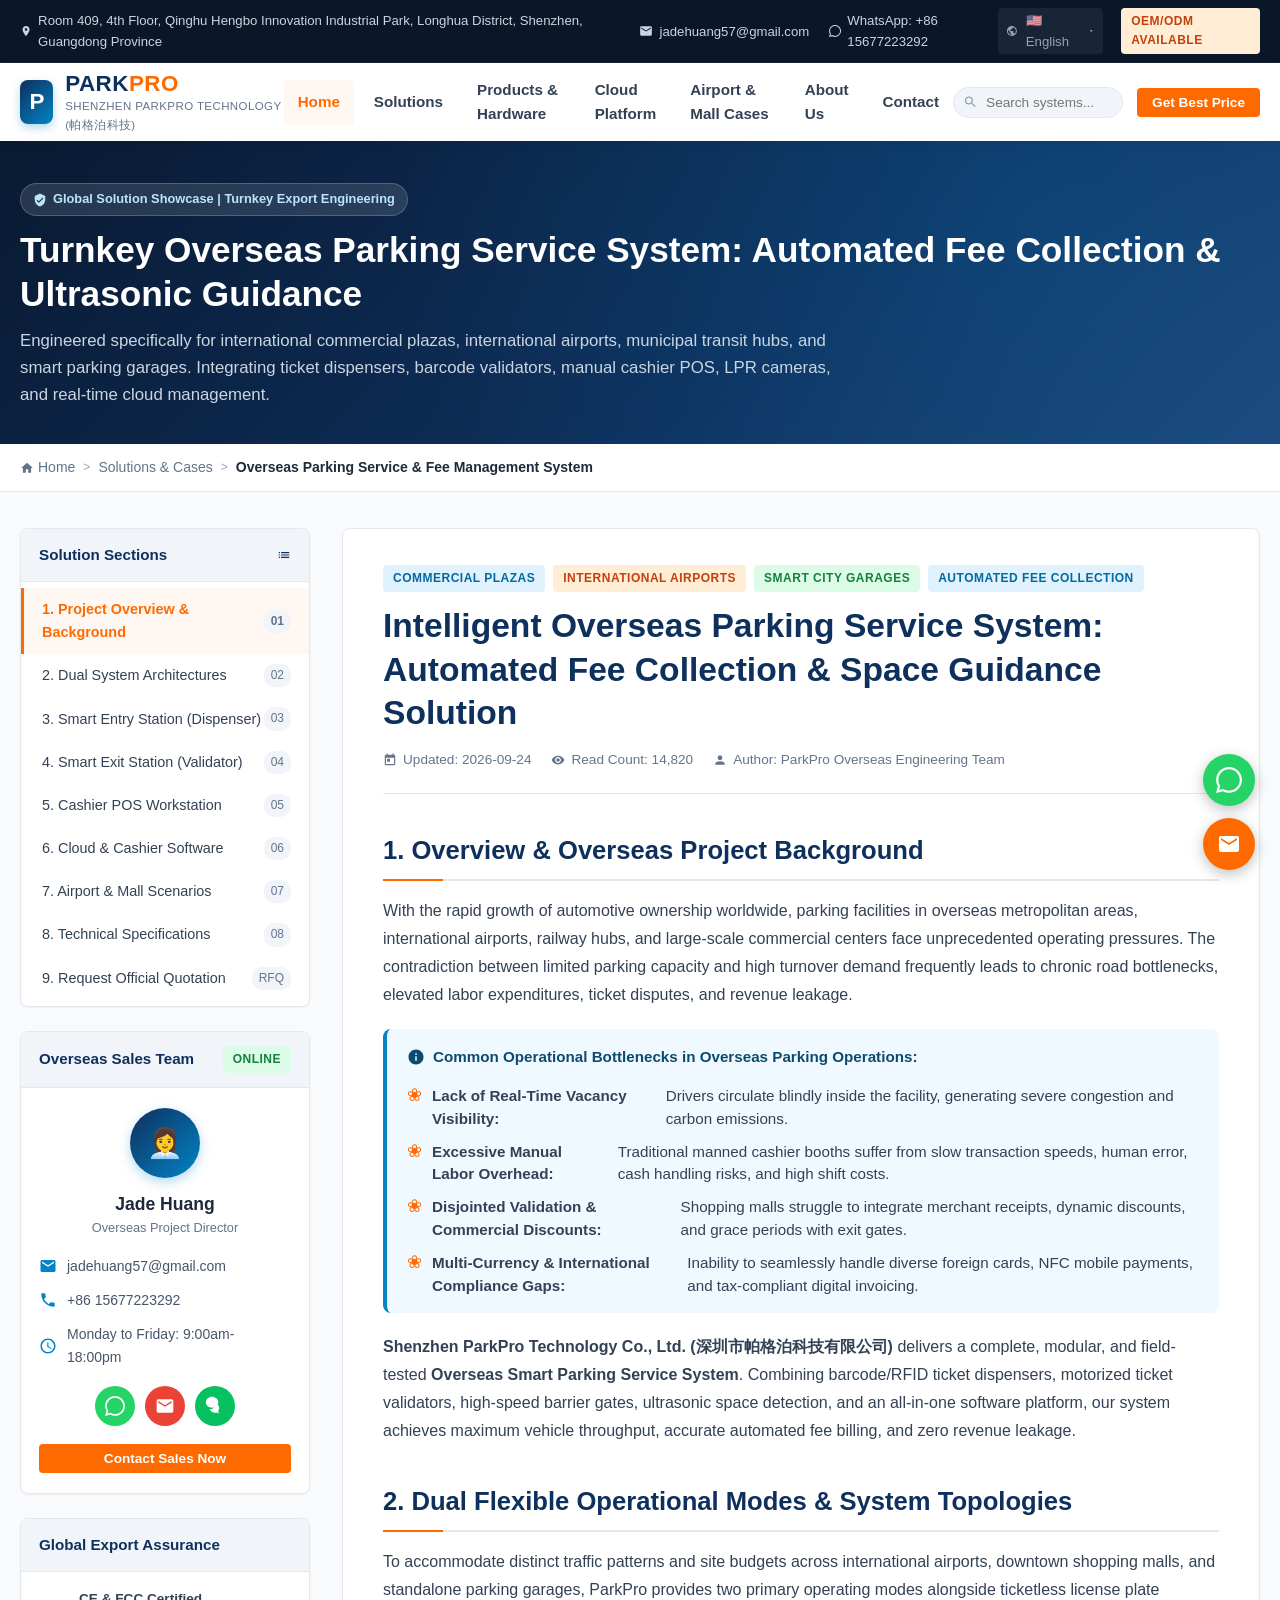
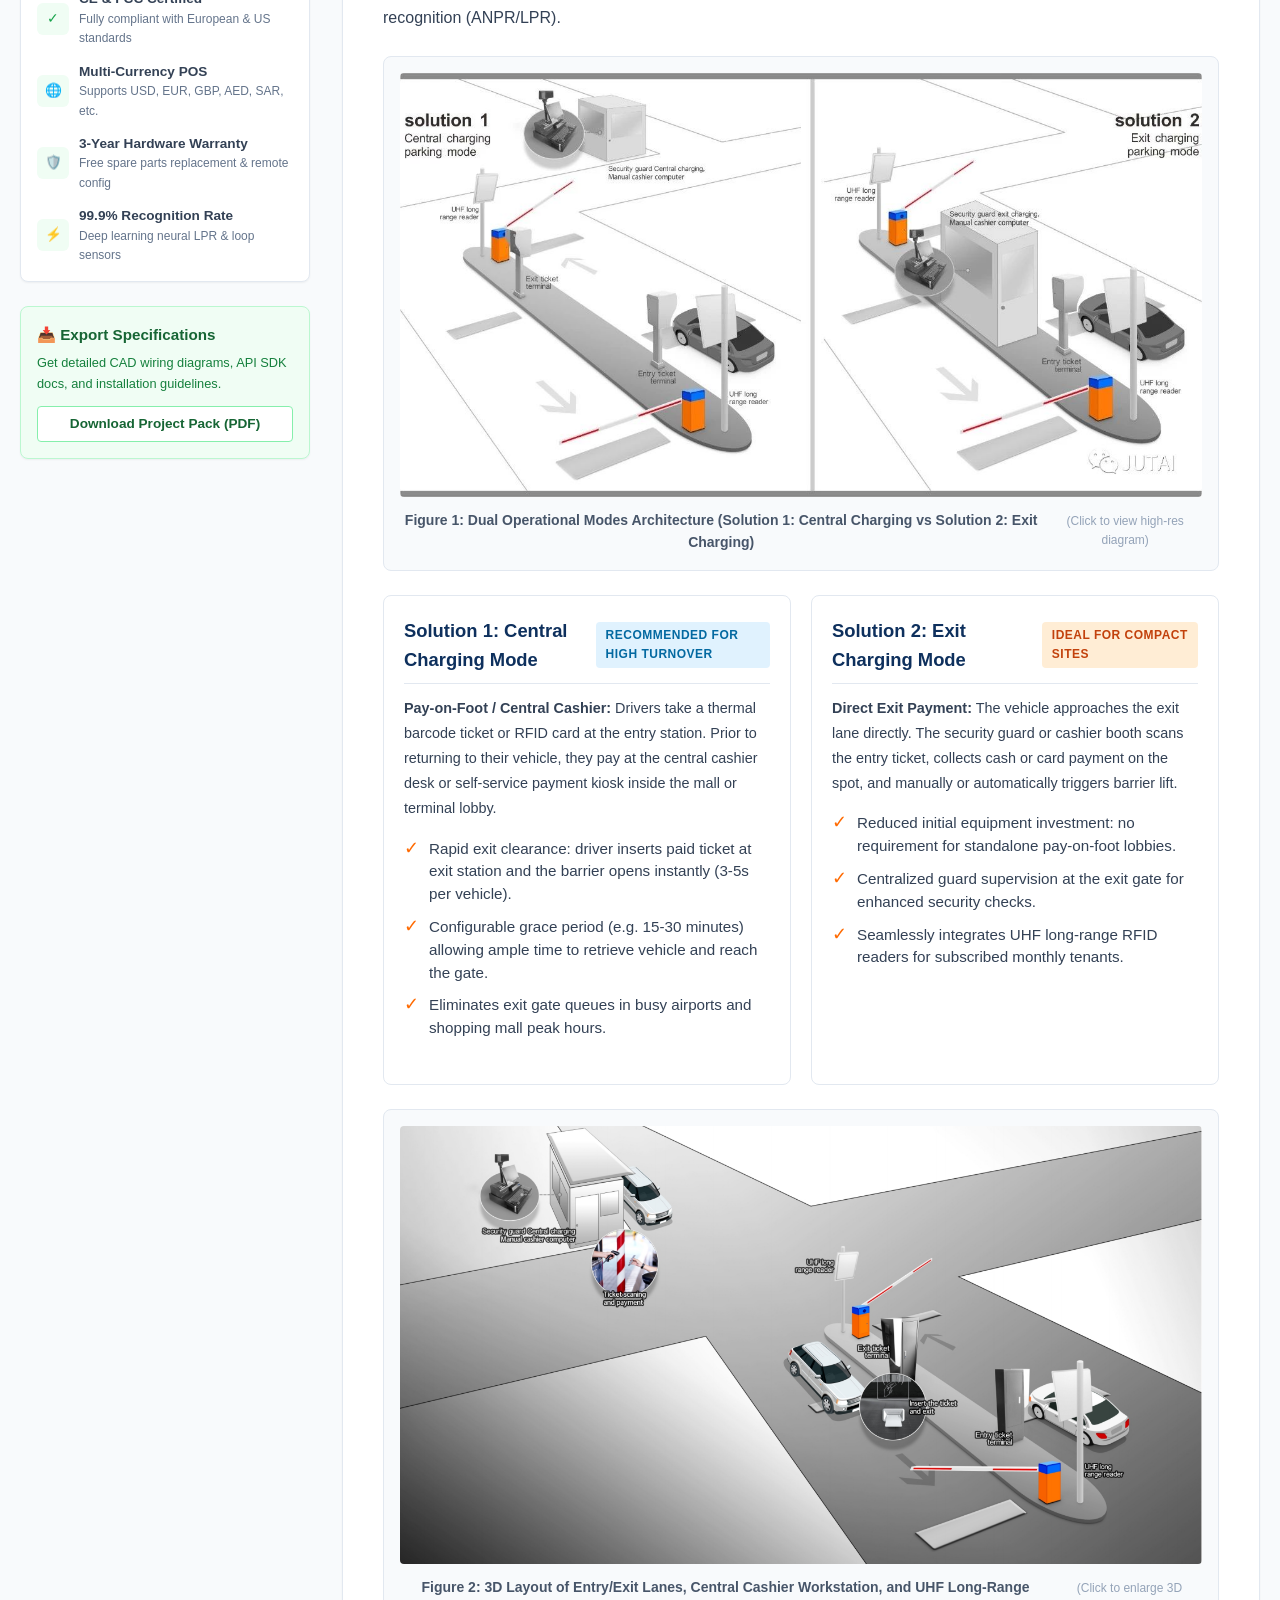
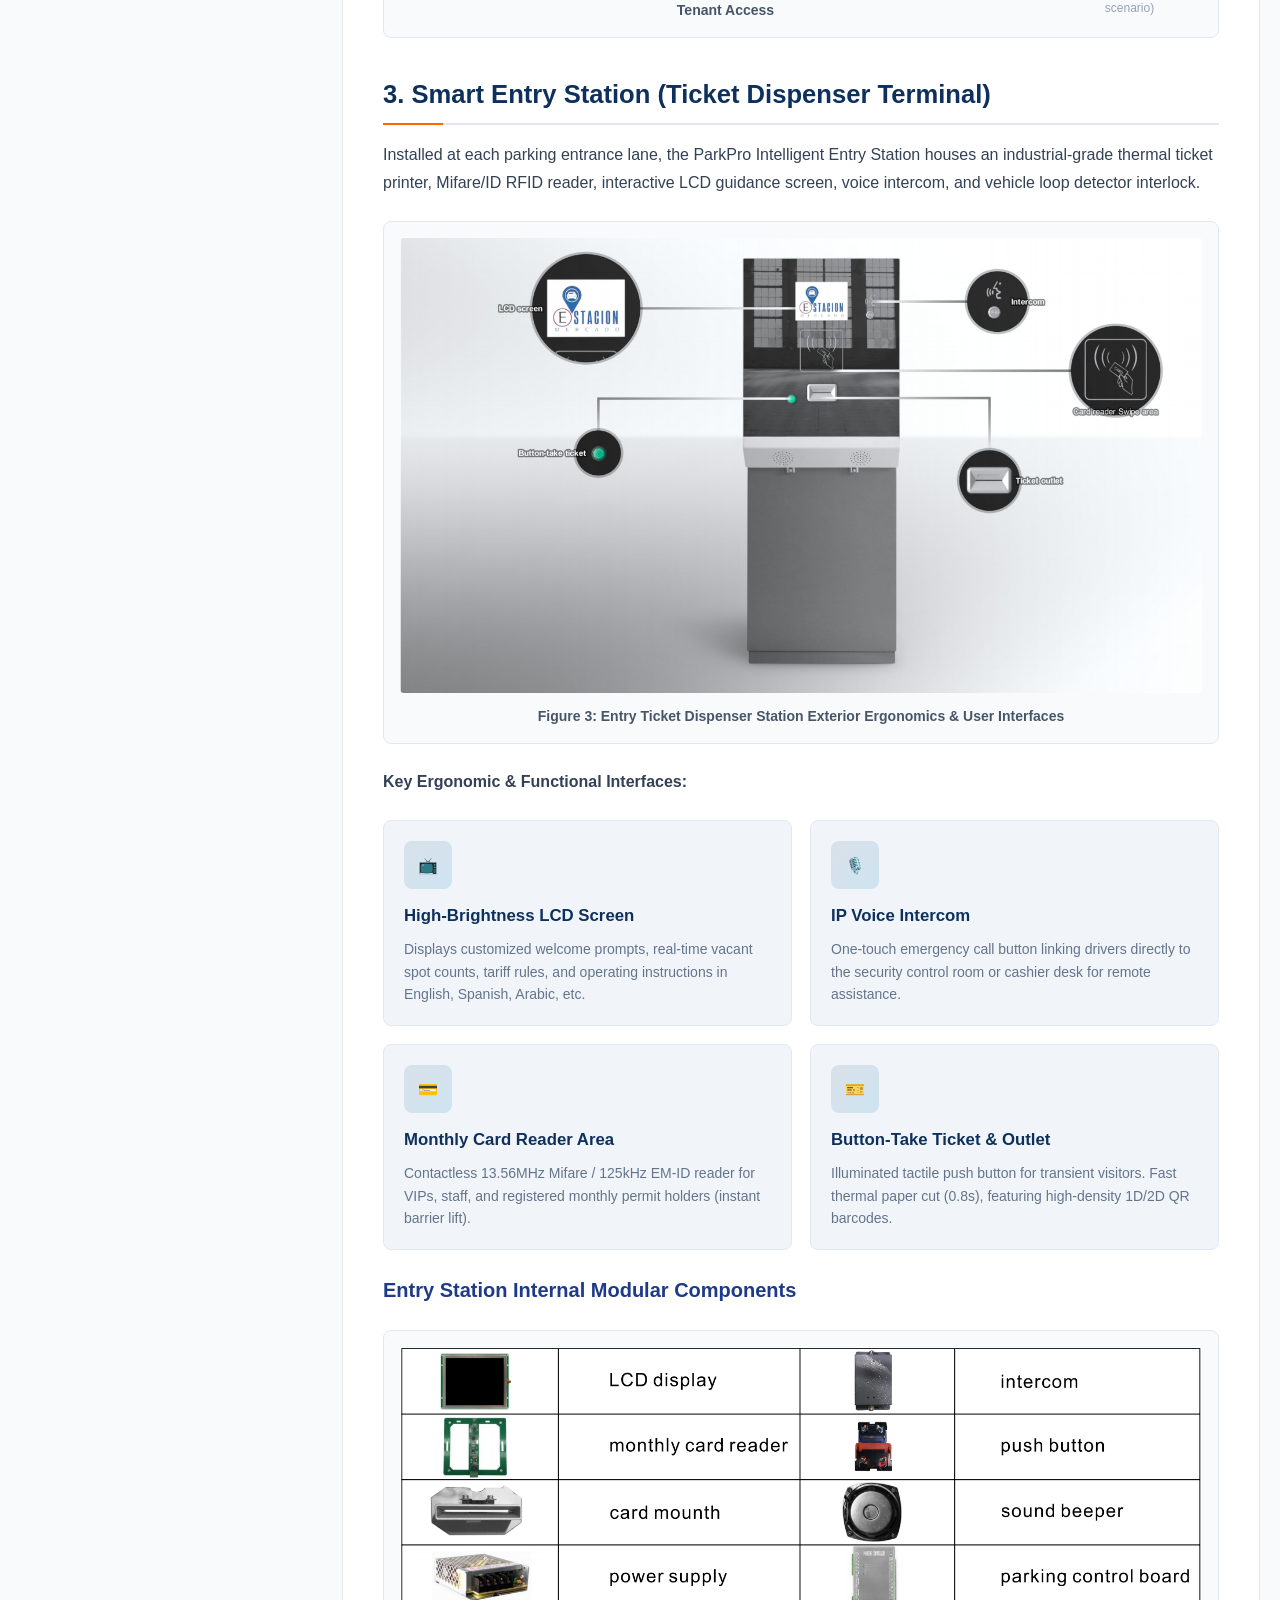
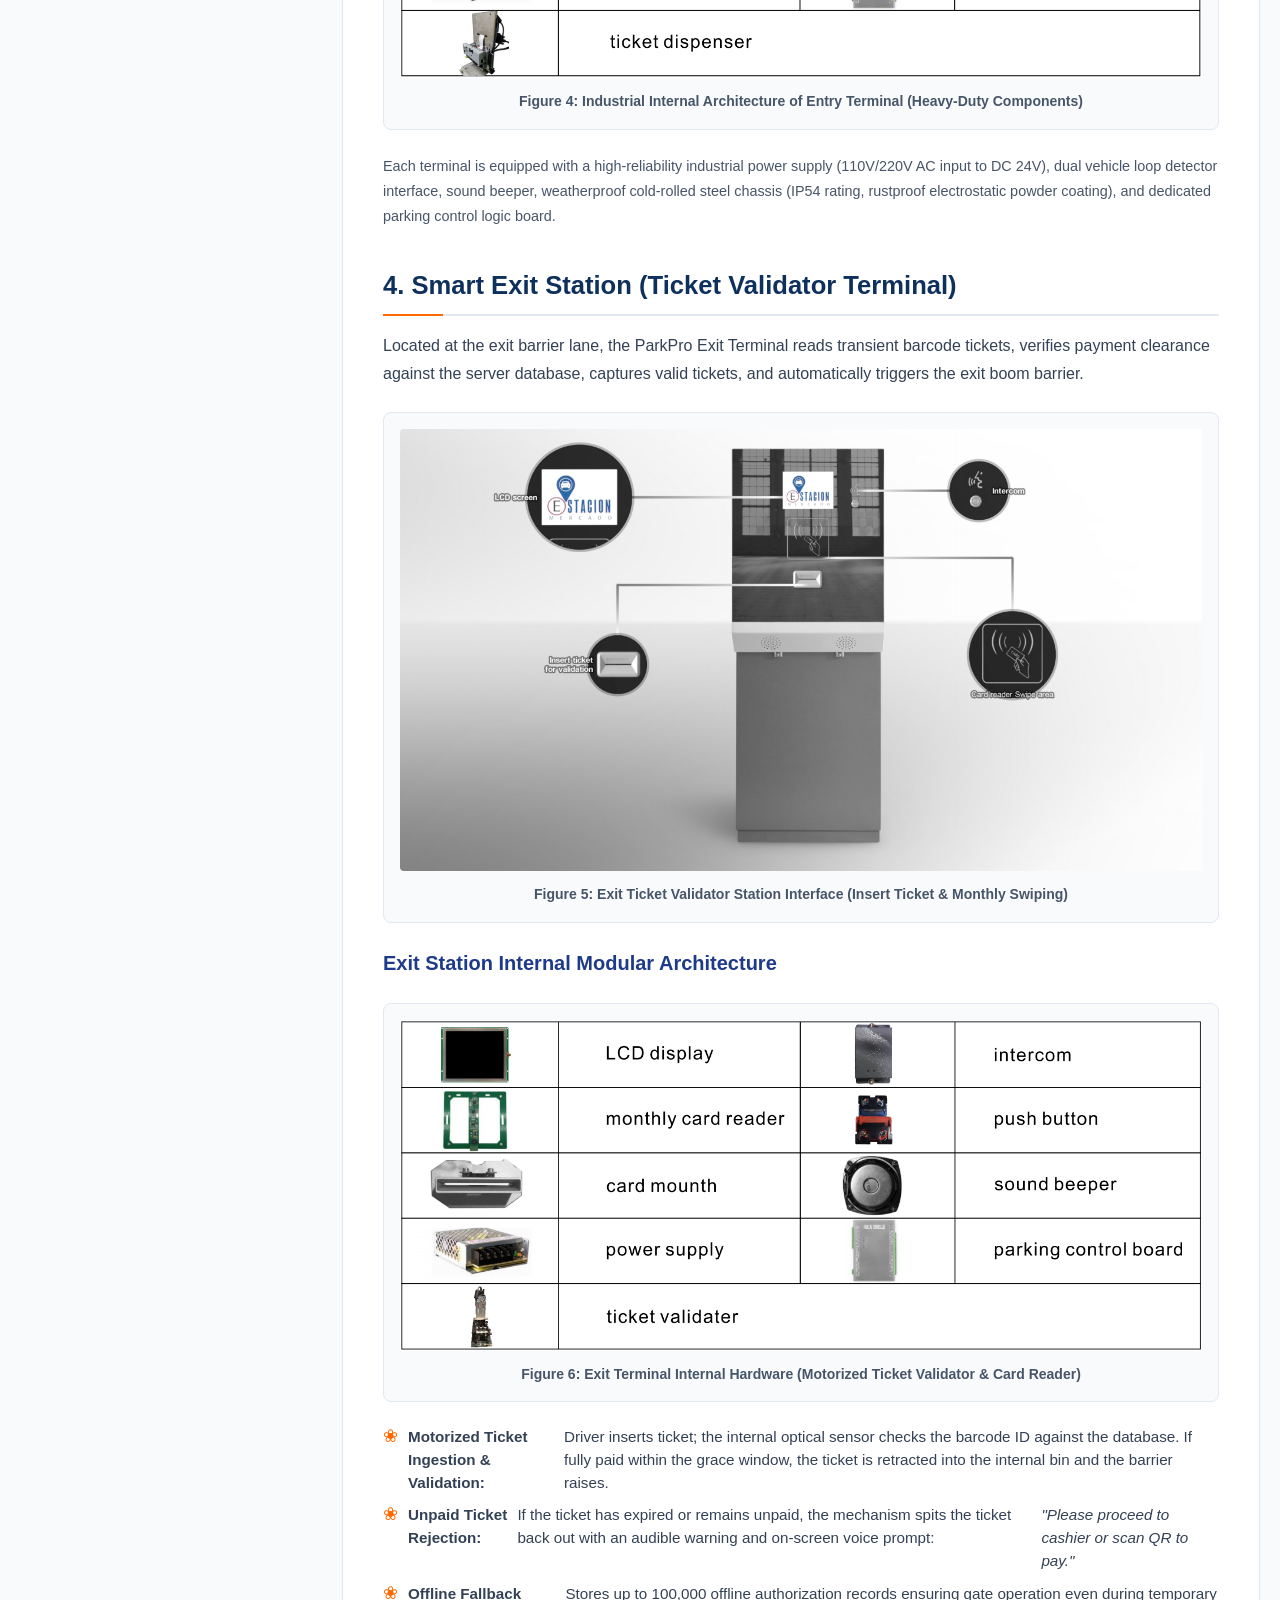
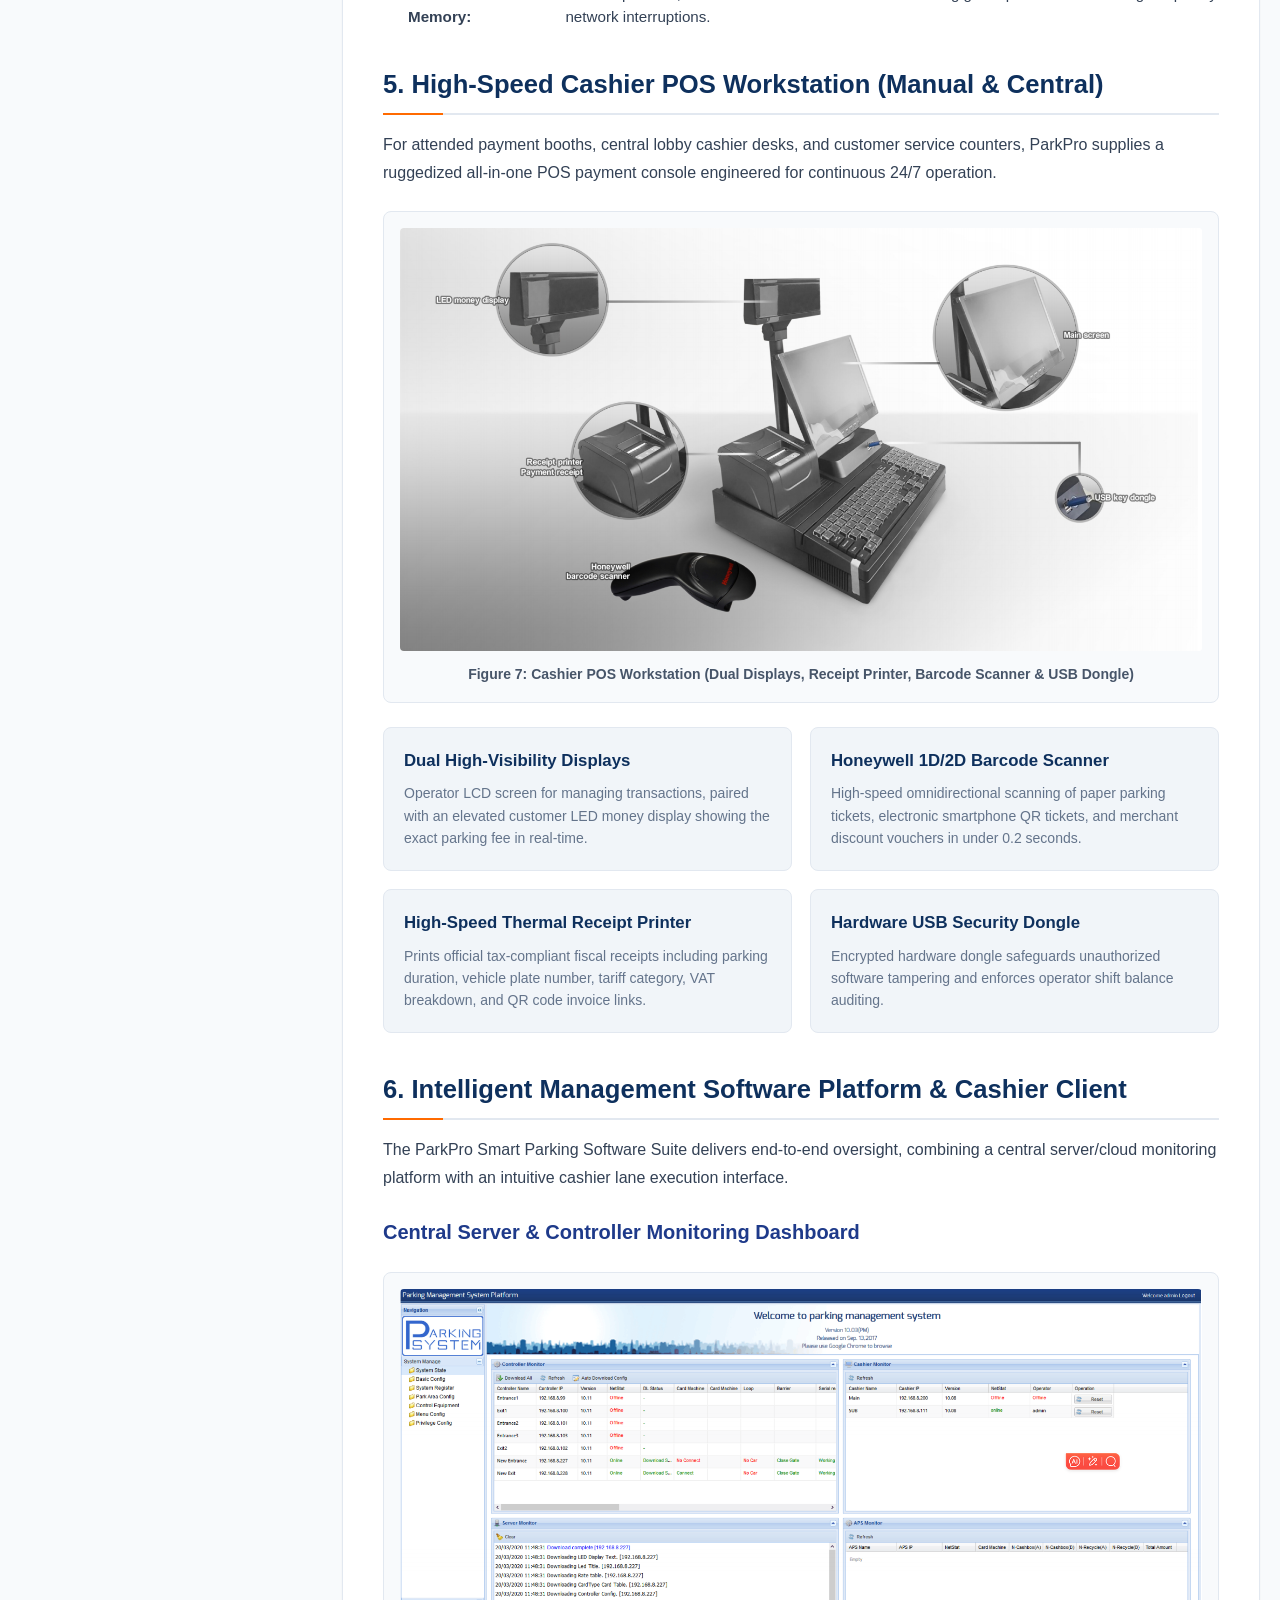
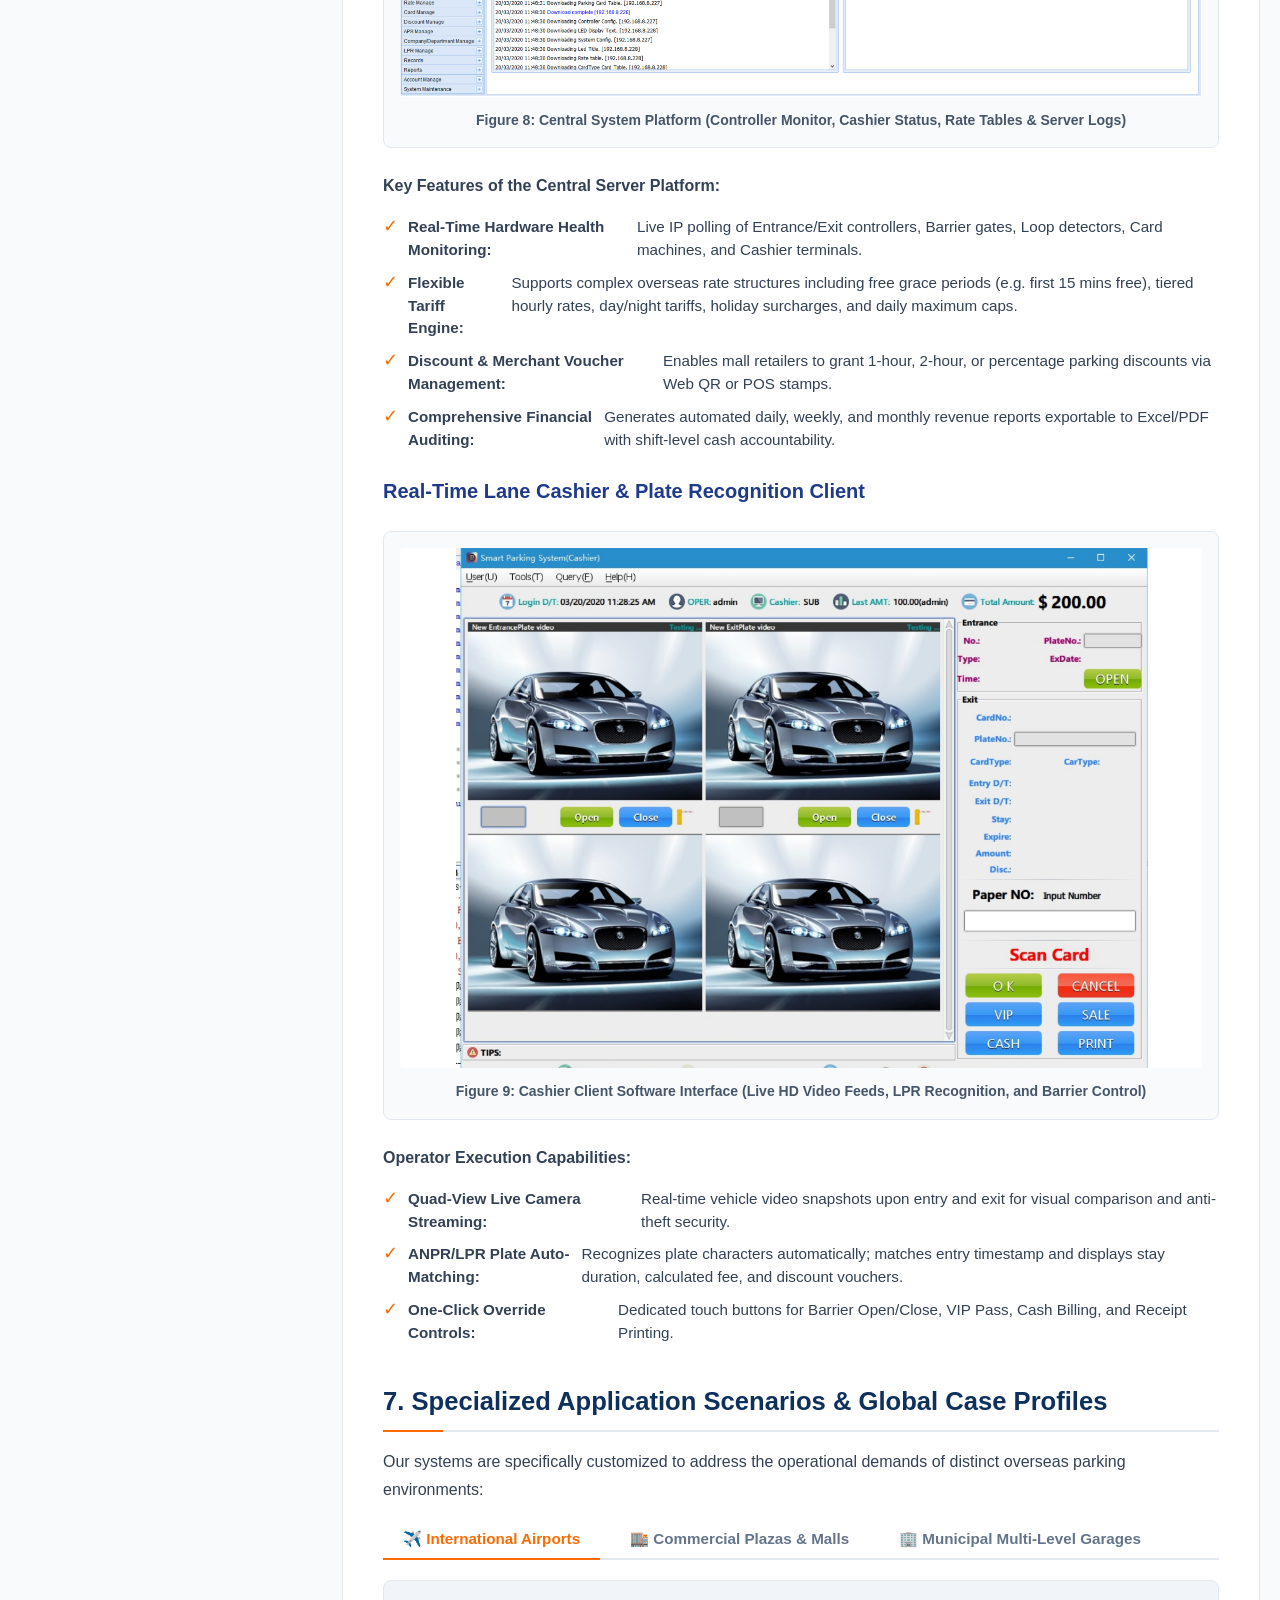
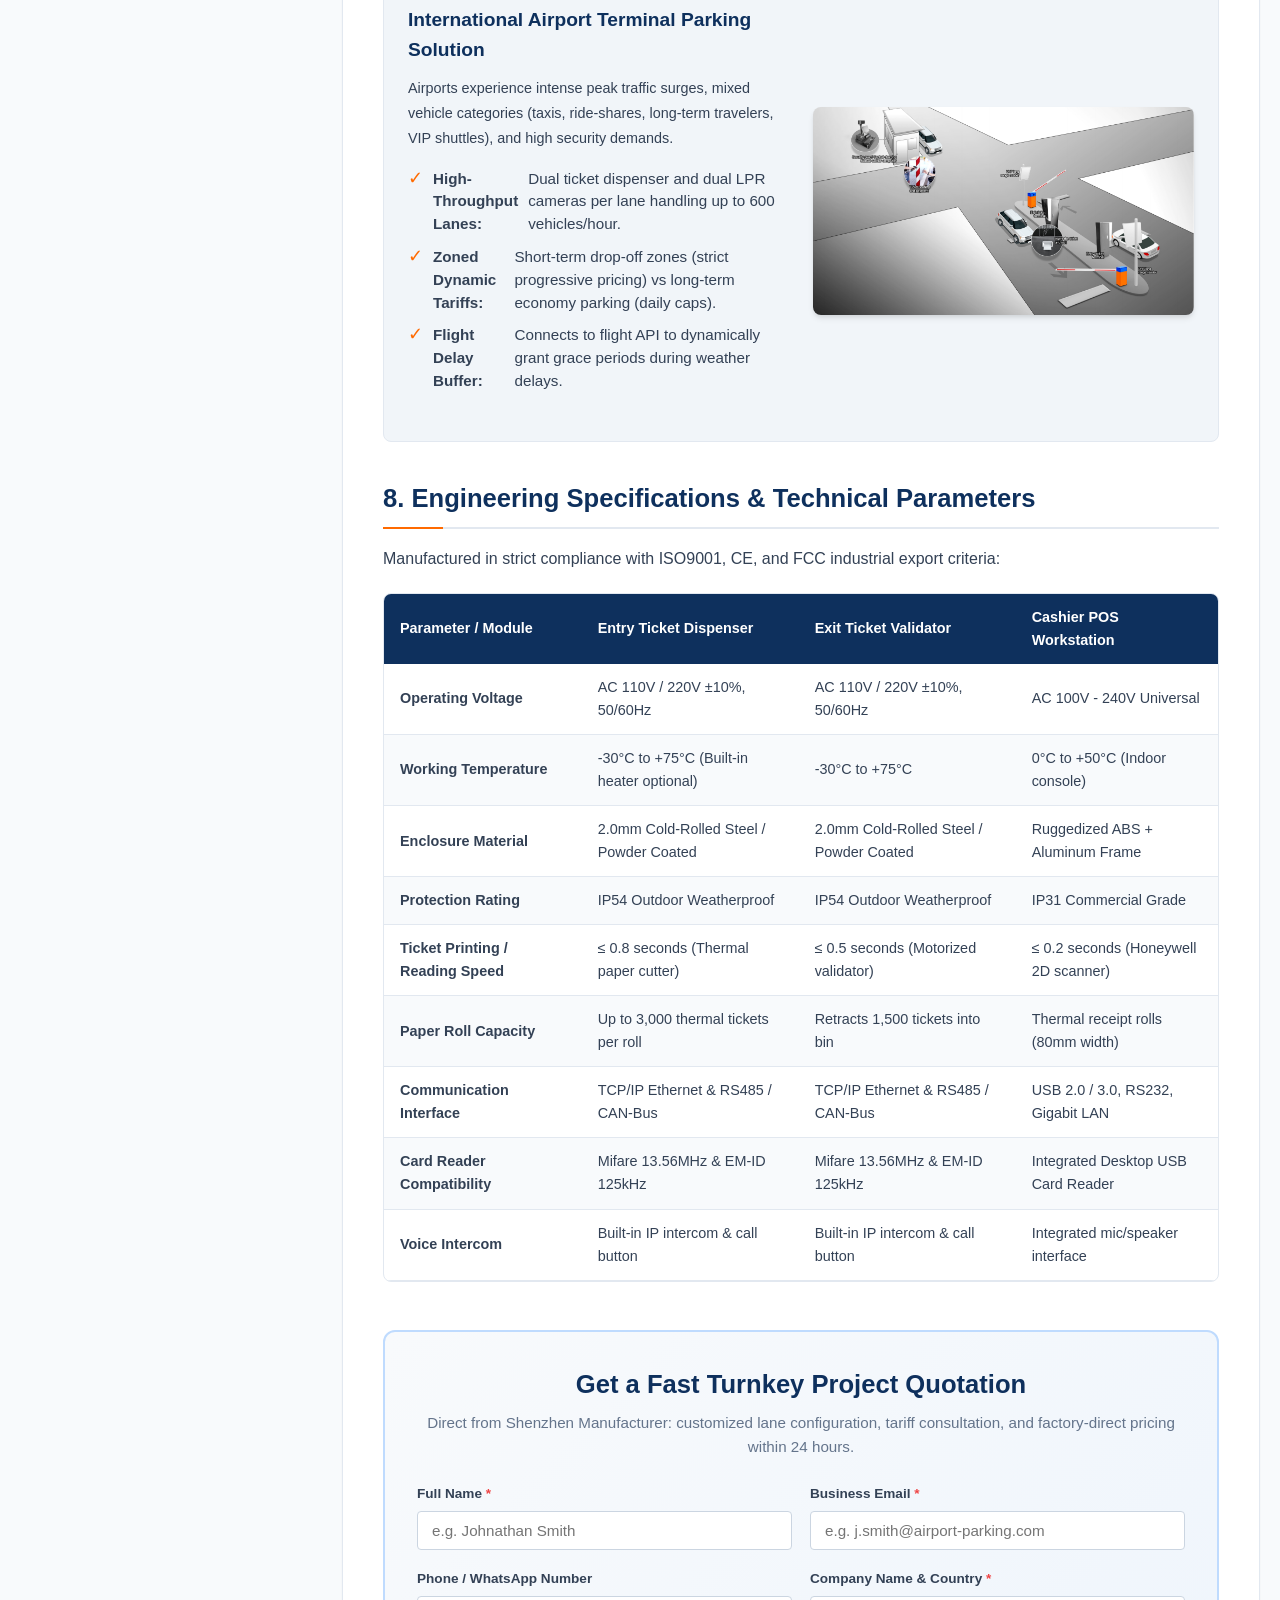
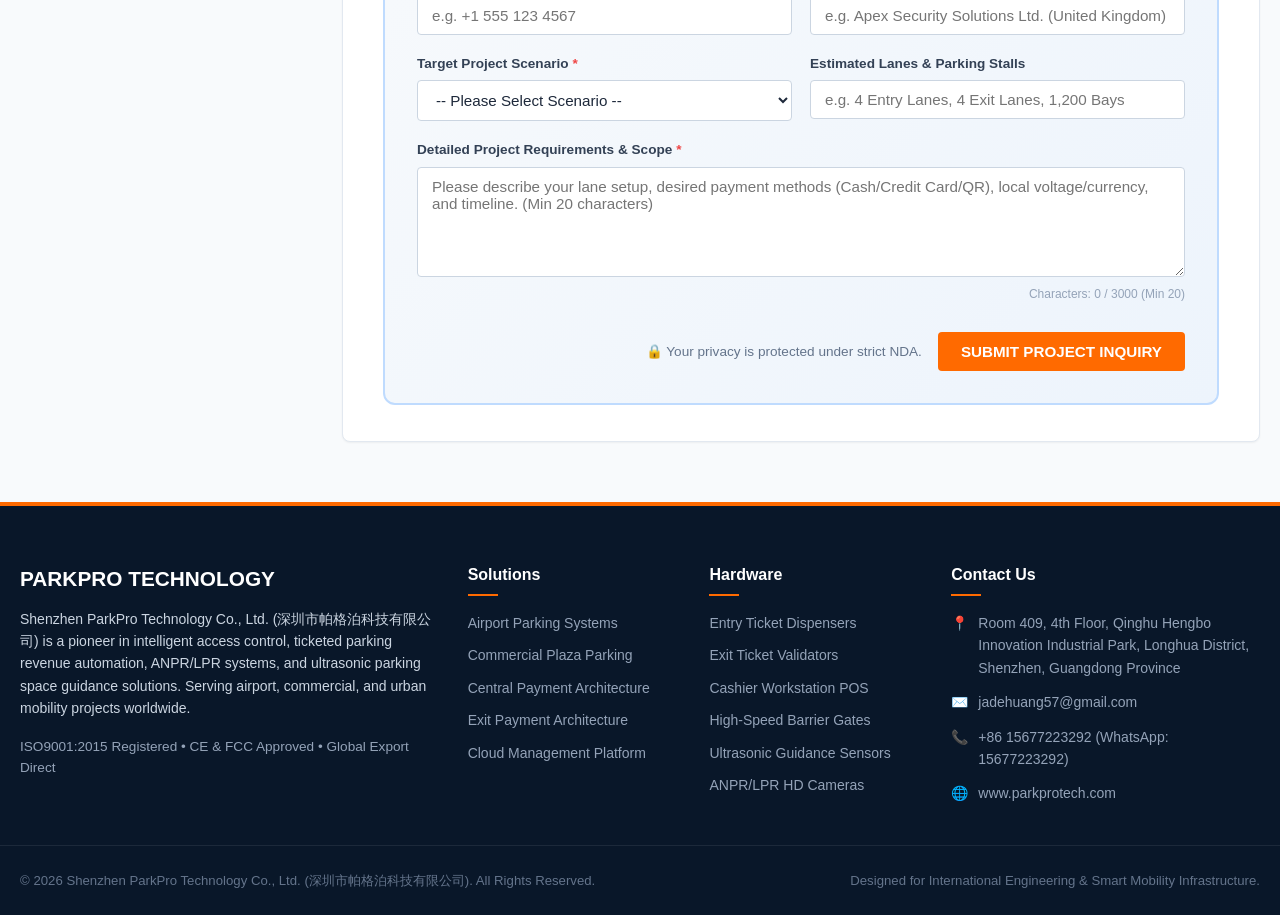
==== commit f88d1b80: "Fix i18n multi-language switching and active nav highlighting for Airport & Mall Cases" ====
--- a/index.html
+++ b/index.html
@@ -19,7 +19,7 @@
       <div class="top-contacts">
         <span class="top-contact-item">
           <svg width="14" height="14" viewBox="0 0 24 24" fill="currentColor"><path d="M12 2C8.13 2 5 5.13 5 9c0 5.25 7 13 7 13s7-7.75 7-13c0-3.87-3.13-7-7-7zm0 9.5c-1.38 0-2.5-1.12-2.5-2.5s1.12-2.5 2.5-2.5 2.5 1.12 2.5 2.5-1.12 2.5-2.5 2.5z"/></svg>
-          Room 409, 4th Floor, Qinghu Hengbo Innovation Industrial Park, Longhua District, Shenzhen, Guangdong Province
+          <span data-i18n="top_address">Room 409, 4th Floor, Qinghu Hengbo Innovation Industrial Park, Longhua District, Shenzhen, Guangdong Province</span>
         </span>
         <a href="mailto:jadehuang57@gmail.com" class="top-contact-item">
           <svg width="14" height="14" viewBox="0 0 24 24" fill="currentColor"><path d="M20 4H4c-1.1 0-1.99.9-1.99 2L2 18c0 1.1.9 2 2 2h16c1.1 0 2-.9 2-2V6c0-1.1-.9-2-2-2zm0 4l-8 5-8-5V6l8 5 8-5v2z"/></svg>
@@ -27,7 +27,7 @@
         </a>
         <a href="https://wa.me/8615677223292" target="_blank" class="top-contact-item">
           <svg width="14" height="14" viewBox="0 0 24 24" fill="currentColor"><path d="M.057 24l1.687-6.163c-1.041-1.804-1.588-3.849-1.587-5.946.003-6.556 5.338-11.891 11.893-11.891 3.181.001 6.167 1.24 8.413 3.488 2.245 2.248 3.481 5.236 3.48 8.414-.003 6.557-5.338 11.892-11.893 11.892-1.99-.001-3.951-.5-5.688-1.448l-6.305 1.654zm6.597-3.807c1.676.995 3.276 1.591 5.392 1.592 5.448 0 9.886-4.434 9.889-9.885.002-5.462-4.415-9.89-9.881-9.892-5.452 0-9.887 4.434-9.889 9.884-.001 2.225.651 3.891 1.746 5.634l-.999 3.648 3.742-.981z"/></svg>
-          WhatsApp: +86 15677223292
+          <span data-i18n="top_whatsapp">WhatsApp: +86 15677223292</span>
         </a>
       </div>
 
@@ -35,22 +35,23 @@
         <!-- Language Switcher -->
         <div class="lang-selector" id="langSelector">
           <svg width="14" height="14" viewBox="0 0 24 24" fill="currentColor"><path d="M12 2C6.48 2 2 6.48 2 12s4.48 10 10 10 10-4.48 10-10S17.52 2 12 2zm-1 17.93c-3.95-.49-7-3.85-7-7.93 0-.62.08-1.21.21-1.79L9 15v1c0 1.1.9 2 2 2v1.93zm6.9-2.54c-.26-.81-1-1.39-1.9-1.39h-1v-3c0-.55-.45-1-1-1H8v-2h2c.55 0 1-.45 1-1V7h2c1.1 0 2-.9 2-2v-.41c2.93 1.19 5 4.06 5 7.41 0 2.08-.8 3.97-2.1 5.39z"/></svg>
-          <span>English (Global)</span>
+          <span id="currentLangLabel">🇺🇸 English</span>
           <svg width="10" height="10" viewBox="0 0 24 24" fill="currentColor"><path d="M7 10l5 5 5-5z"/></svg>
 
           <div class="lang-dropdown" id="langDropdown">
-            <a href="#">🇺🇸 English</a>
-            <a href="#">🇪🇸 Español</a>
-            <a href="#">🇫🇷 Français</a>
-            <a href="#">🇩🇪 Deutsch</a>
-            <a href="#">🇦🇪 العربية (Arabic)</a>
-            <a href="#">🇷🇺 Русский</a>
-            <a href="#">🇵🇹 Português</a>
-            <a href="#">🇯🇵 日本語</a>
-          </div>
-        </div>
-
-        <a href="#inquirySection" class="badge badge-accent">OEM/ODM Available</a>
+            <a href="#" data-lang="en">🇺🇸 English</a>
+            <a href="#" data-lang="zh">🇨🇳 简体中文</a>
+            <a href="#" data-lang="es">🇪🇸 Español</a>
+            <a href="#" data-lang="fr">🇫🇷 Français</a>
+            <a href="#" data-lang="de">🇩🇪 Deutsch</a>
+            <a href="#" data-lang="ar">🇦🇪 العربية</a>
+            <a href="#" data-lang="ru">🇷🇺 Русский</a>
+            <a href="#" data-lang="pt">🇵🇹 Português</a>
+            <a href="#" data-lang="ja">🇯🇵 日本語</a>
+          </div>
+        </div>
+
+        <a href="#inquirySection" class="badge badge-accent" data-i18n="badge_oem">OEM/ODM Available</a>
       </div>
     </div>
   </div>
@@ -69,21 +70,21 @@
       </a>
 
       <nav class="main-nav">
-        <a href="index.html" class="nav-link active">Home</a>
-        <a href="solutions.html" class="nav-link">Solutions</a>
-        <a href="products.html" class="nav-link">Products & Hardware</a>
-        <a href="#softwareSection" class="nav-link">Cloud Platform</a>
-        <a href="#scenariosSection" class="nav-link">Airport & Mall Cases</a>
-        <a href="about.html" class="nav-link">About Us</a>
-        <a href="contact.html" class="nav-link">Contact</a>
+        <a href="index.html" class="nav-link active" data-nav="home" data-i18n="nav_home">Home</a>
+        <a href="solutions.html" class="nav-link" data-nav="solutions" data-i18n="nav_solutions">Solutions</a>
+        <a href="products.html" class="nav-link" data-nav="products" data-i18n="nav_products">Products & Hardware</a>
+        <a href="#softwareSection" class="nav-link" data-nav="software" data-i18n="nav_cloud">Cloud Platform</a>
+        <a href="#scenariosSection" class="nav-link" data-nav="scenarios" data-i18n="nav_scenarios">Airport & Mall Cases</a>
+        <a href="about.html" class="nav-link" data-nav="about" data-i18n="nav_about">About Us</a>
+        <a href="contact.html" class="nav-link" data-nav="contact" data-i18n="nav_contact">Contact</a>
       </nav>
 
       <div class="header-actions">
         <div class="header-search">
           <svg viewBox="0 0 24 24"><path d="M15.5 14h-.79l-.28-.27A6.471 6.471 0 0 0 16 9.5 6.5 6.5 0 1 0 9.5 16c1.61 0 3.09-.59 4.23-1.57l.27.28v.79l5 4.99L20.49 19l-4.99-5zm-6 0C7.01 14 5 11.99 5 9.5S7.01 5 9.5 5 14 7.01 14 9.5 11.99 14 9.5 14z"/></svg>
-          <input type="text" placeholder="Search systems...">
-        </div>
-        <button class="btn btn-accent btn-sm open-quote-modal">Get Best Price</button>
+          <input type="text" placeholder="Search systems..." data-i18n-placeholder="search_placeholder">
+        </div>
+        <button class="btn btn-accent btn-sm open-quote-modal" data-i18n="btn_get_price">Get Best Price</button>
         <button class="mobile-menu-btn" id="mobileMenuBtn" aria-label="Toggle Navigation">
           <svg width="24" height="24" viewBox="0 0 24 24" fill="currentColor"><path d="M3 18h18v-2H3v2zm0-5h18v-2H3v2zm0-7v2h18V6H3z"/></svg>
         </button>
@@ -98,10 +99,10 @@
     <div class="container banner-content">
       <div class="banner-badge">
         <svg width="14" height="14" viewBox="0 0 24 24" fill="currentColor"><path d="M12 1L3 5v6c0 5.55 3.84 10.74 9 12 5.16-1.26 9-6.45 9-12V5l-9-4zm-2 16l-4-4 1.41-1.41L10 14.17l6.59-6.59L18 9l-8 8z"/></svg>
-        Global Solution Showcase | Turnkey Export Engineering
-      </div>
-      <h1 class="banner-title">Turnkey Overseas Parking Service System: Automated Fee Collection & Ultrasonic Guidance</h1>
-      <p class="banner-desc">
+        <span data-i18n="banner_badge">Global Solution Showcase | Turnkey Export Engineering</span>
+      </div>
+      <h1 class="banner-title" data-i18n="banner_title">Turnkey Overseas Parking Service System: Automated Fee Collection & Ultrasonic Guidance</h1>
+      <p class="banner-desc" data-i18n="banner_desc">
         Engineered specifically for international commercial plazas, international airports, municipal transit hubs, and smart parking garages. Integrating ticket dispensers, barcode validators, manual cashier POS, LPR cameras, and real-time cloud management.
       </p>
     </div>
@@ -114,12 +115,12 @@
     <div class="container breadcrumbs">
       <a href="index.html">
         <svg width="14" height="14" viewBox="0 0 24 24" fill="currentColor"><path d="M10 20v-6h4v6h5v-8h3L12 3 2 12h3v8z"/></svg>
-        Home
+        <span data-i18n="bc_home">Home</span>
       </a>
       <span class="sep">></span>
-      <a href="solutions.html">Solutions & Cases</a>
+      <a href="solutions.html" data-i18n="bc_solutions">Solutions & Cases</a>
       <span class="sep">></span>
-      <span class="current">Overseas Parking Service & Fee Management System</span>
+      <span class="current" data-i18n="bc_current">Overseas Parking Service & Fee Management System</span>
     </div>
   </div>
 
@@ -137,32 +138,32 @@
         <!-- Navigation Jump Index -->
         <div class="sidebar-box">
           <div class="sidebar-title">
-            <span>Solution Sections</span>
+            <span data-i18n="sidebar_title_sections">Solution Sections</span>
             <svg width="14" height="14" viewBox="0 0 24 24" fill="currentColor"><path d="M3 13h2v-2H3v2zm0 4h2v-2H3v2zm0-8h2V7H3v2zm4 4h14v-2H7v2zm0 4h14v-2H7v2zM7 7v2h14V7H7z"/></svg>
           </div>
           <ul class="sidebar-nav-list">
-            <li class="sidebar-nav-item active"><a href="#projectOverview">1. Project Overview & Background <span class="counter">01</span></a></li>
-            <li class="sidebar-nav-item"><a href="#systemArchitecture">2. Dual System Architectures <span class="counter">02</span></a></li>
-            <li class="sidebar-nav-item"><a href="#entryStation">3. Smart Entry Station (Dispenser) <span class="counter">03</span></a></li>
-            <li class="sidebar-nav-item"><a href="#exitStation">4. Smart Exit Station (Validator) <span class="counter">04</span></a></li>
-            <li class="sidebar-nav-item"><a href="#cashierWorkstation">5. Cashier POS Workstation <span class="counter">05</span></a></li>
-            <li class="sidebar-nav-item"><a href="#softwareSection">6. Cloud & Cashier Software <span class="counter">06</span></a></li>
-            <li class="sidebar-nav-item"><a href="#scenariosSection">7. Airport & Mall Scenarios <span class="counter">07</span></a></li>
-            <li class="sidebar-nav-item"><a href="#techSpecs">8. Technical Specifications <span class="counter">08</span></a></li>
-            <li class="sidebar-nav-item"><a href="#inquirySection">9. Request Official Quotation <span class="counter">RFQ</span></a></li>
+            <li class="sidebar-nav-item active"><a href="#projectOverview"><span data-i18n="side_nav_1">1. Project Overview & Background</span> <span class="counter">01</span></a></li>
+            <li class="sidebar-nav-item"><a href="#systemArchitecture"><span data-i18n="side_nav_2">2. Dual System Architectures</span> <span class="counter">02</span></a></li>
+            <li class="sidebar-nav-item"><a href="#entryStation"><span data-i18n="side_nav_3">3. Smart Entry Station (Dispenser)</span> <span class="counter">03</span></a></li>
+            <li class="sidebar-nav-item"><a href="#exitStation"><span data-i18n="side_nav_4">4. Smart Exit Station (Validator)</span> <span class="counter">04</span></a></li>
+            <li class="sidebar-nav-item"><a href="#cashierWorkstation"><span data-i18n="side_nav_5">5. Cashier POS Workstation</span> <span class="counter">05</span></a></li>
+            <li class="sidebar-nav-item"><a href="#softwareSection"><span data-i18n="side_nav_6">6. Cloud & Cashier Software</span> <span class="counter">06</span></a></li>
+            <li class="sidebar-nav-item"><a href="#scenariosSection"><span data-i18n="side_nav_7">7. Airport & Mall Scenarios</span> <span class="counter">07</span></a></li>
+            <li class="sidebar-nav-item"><a href="#techSpecs"><span data-i18n="side_nav_8">8. Technical Specifications</span> <span class="counter">08</span></a></li>
+            <li class="sidebar-nav-item"><a href="#inquirySection"><span data-i18n="side_nav_9">9. Request Official Quotation</span> <span class="counter">RFQ</span></a></li>
           </ul>
         </div>
 
         <!-- B2B Contact Card (Jade Huang / Overseas Sales) -->
         <div class="sidebar-box">
           <div class="sidebar-title">
-            <span>Overseas Sales Team</span>
-            <span class="badge badge-success">Online</span>
+            <span data-i18n="sidebar_title_sales">Overseas Sales Team</span>
+            <span class="badge badge-success" data-i18n="status_online">Online</span>
           </div>
           <div class="contact-card">
             <div class="contact-avatar">👩‍💼</div>
-            <div class="contact-name">Jade Huang</div>
-            <div class="contact-role">Overseas Project Director</div>
+            <div class="contact-name" data-i18n="sales_name">Jade Huang</div>
+            <div class="contact-role" data-i18n="sales_role">Overseas Project Director</div>
 
             <div class="contact-detail-list">
               <div class="contact-detail-row">
@@ -543,16 +544,16 @@
 
         <!-- Section 7: Scenario Solutions (Airports & Commercial Plazas) -->
         <section id="scenariosSection">
-          <h3 class="section-h2">7. Specialized Application Scenarios & Global Case Profiles</h3>
-          <p class="content-p">
+          <h3 class="section-h2" data-i18n="sec7_title">7. Specialized Application Scenarios & Global Case Profiles</h3>
+          <p class="content-p" data-i18n="sec7_intro">
             Our systems are specifically customized to address the operational demands of distinct overseas parking environments:
           </p>
 
           <!-- Scenario Tabs -->
           <div class="scenario-tabs">
-            <button class="tab-btn active" data-target="tabAirport">✈️ International Airports</button>
-            <button class="tab-btn" data-target="tabMall">🛍️ Commercial Plazas & Malls</button>
-            <button class="tab-btn" data-target="tabGarage">🏢 Municipal Multi-Level Garages</button>
+            <button class="tab-btn active" data-target="tabAirport" data-i18n="tab_airport">✈️ International Airports</button>
+            <button class="tab-btn" data-target="tabMall" data-i18n="tab_mall">🛍️ Commercial Plazas & Malls</button>
+            <button class="tab-btn" data-target="tabGarage" data-i18n="tab_garage">🏢 Municipal Multi-Level Garages</button>
           </div>
 
           <!-- Airport Tab Pane -->
@@ -877,11 +878,12 @@
     </div>
 
     <div class="container footer-bottom">
-      <div>© 2026 Shenzhen ParkPro Technology Co., Ltd. (深圳市帕格泊科技有限公司). All Rights Reserved.</div>
-      <div>Designed for International Engineering & Smart Mobility Infrastructure.</div>
+      <div data-i18n="footer_rights">© 2026 Shenzhen ParkPro Technology Co., Ltd. (深圳市帕格泊科技有限公司). All Rights Reserved.</div>
+      <div data-i18n="footer_subtext">Designed for International Engineering & Smart Mobility Infrastructure.</div>
     </div>
   </footer>
 
+  <script src="js/i18n.js"></script>
   <script src="js/main.js"></script>
 </body>
 </html>
--- a/css/style.css
+++ b/css/style.css
@@ -40,7 +40,12 @@
 
 html {
   scroll-behavior: smooth;
+  scroll-padding-top: 85px;
   font-size: 16px;
+}
+
+section[id] {
+  scroll-margin-top: 85px;
 }
 
 body {
@@ -228,9 +233,11 @@
   padding: 6px 14px;
   font-size: 0.85rem;
 }
-.lang-dropdown a:hover {
-  background: var(--bg-light);
-  color: var(--primary);
+.lang-dropdown a:hover,
+.lang-dropdown a.active {
+  background: rgba(255, 106, 0, 0.08);
+  color: var(--accent);
+  font-weight: 600;
 }
 
 /* --------------------------------------------------------------------------
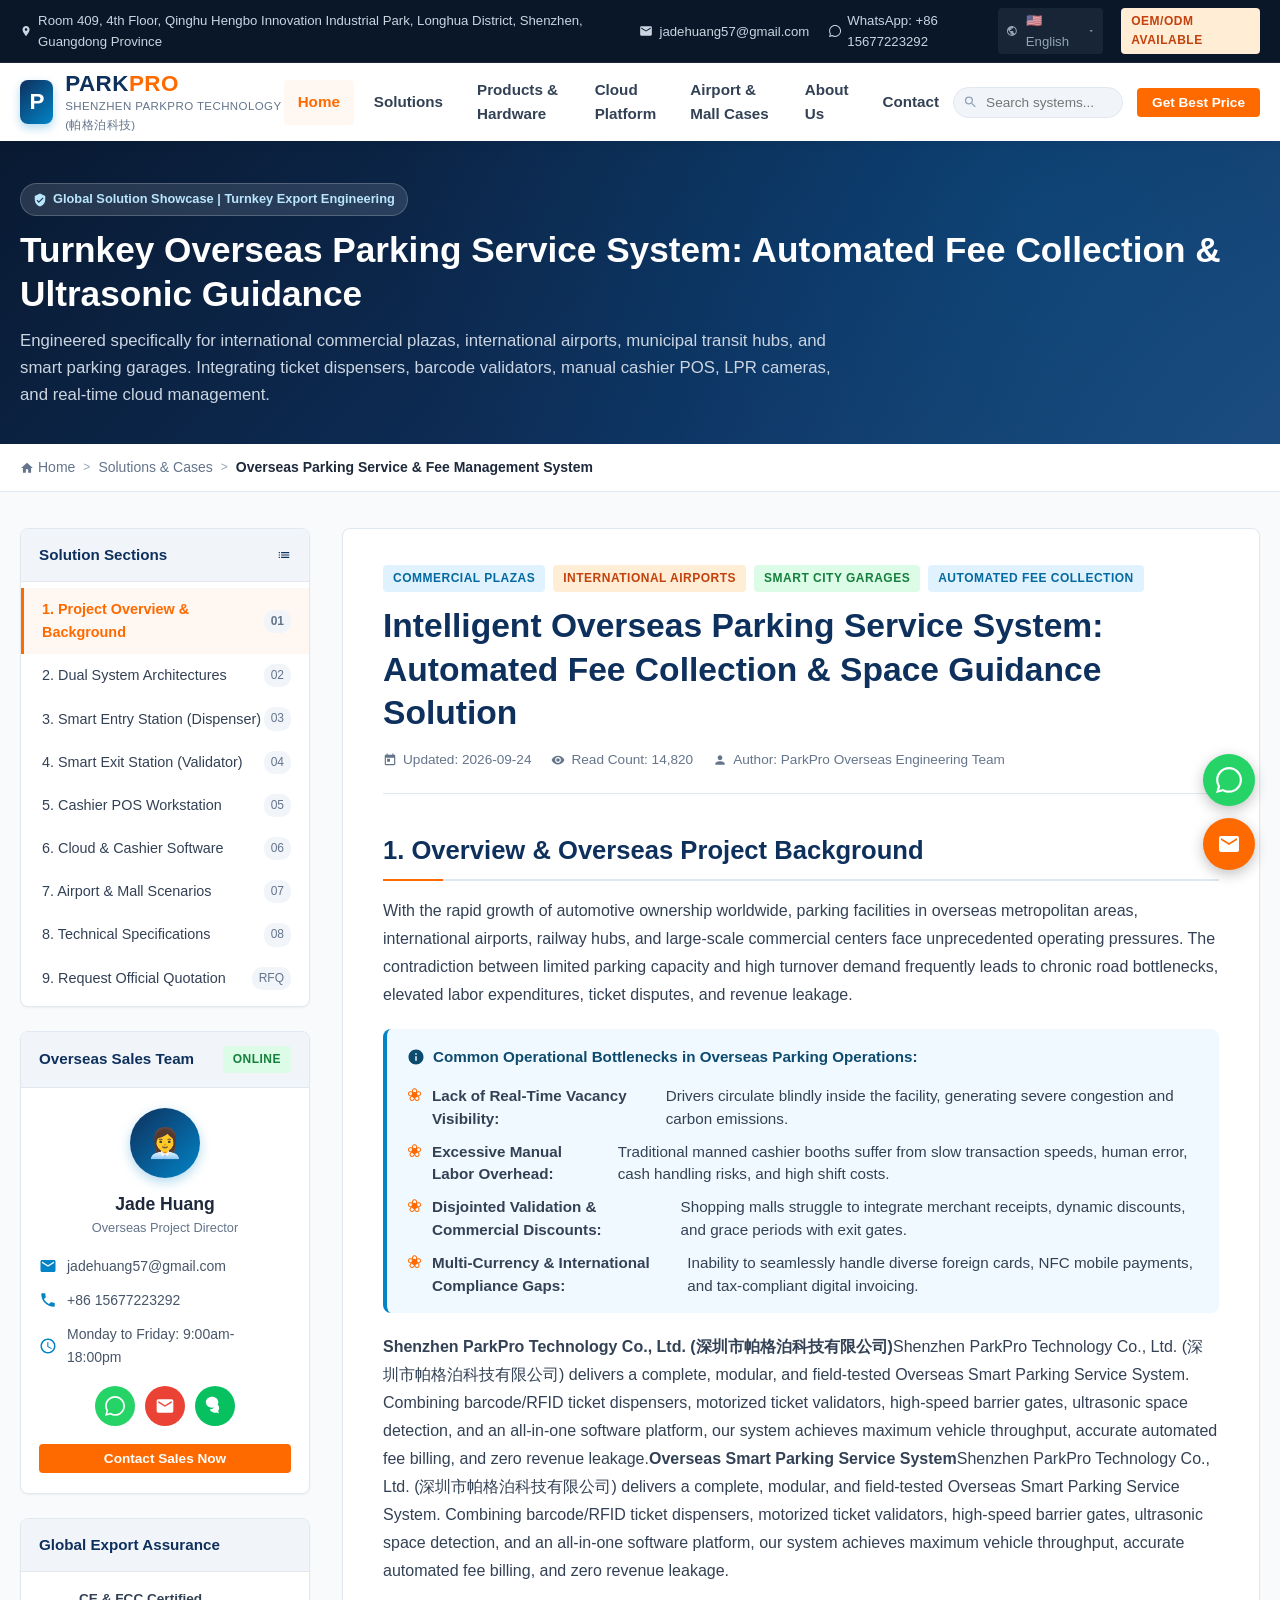
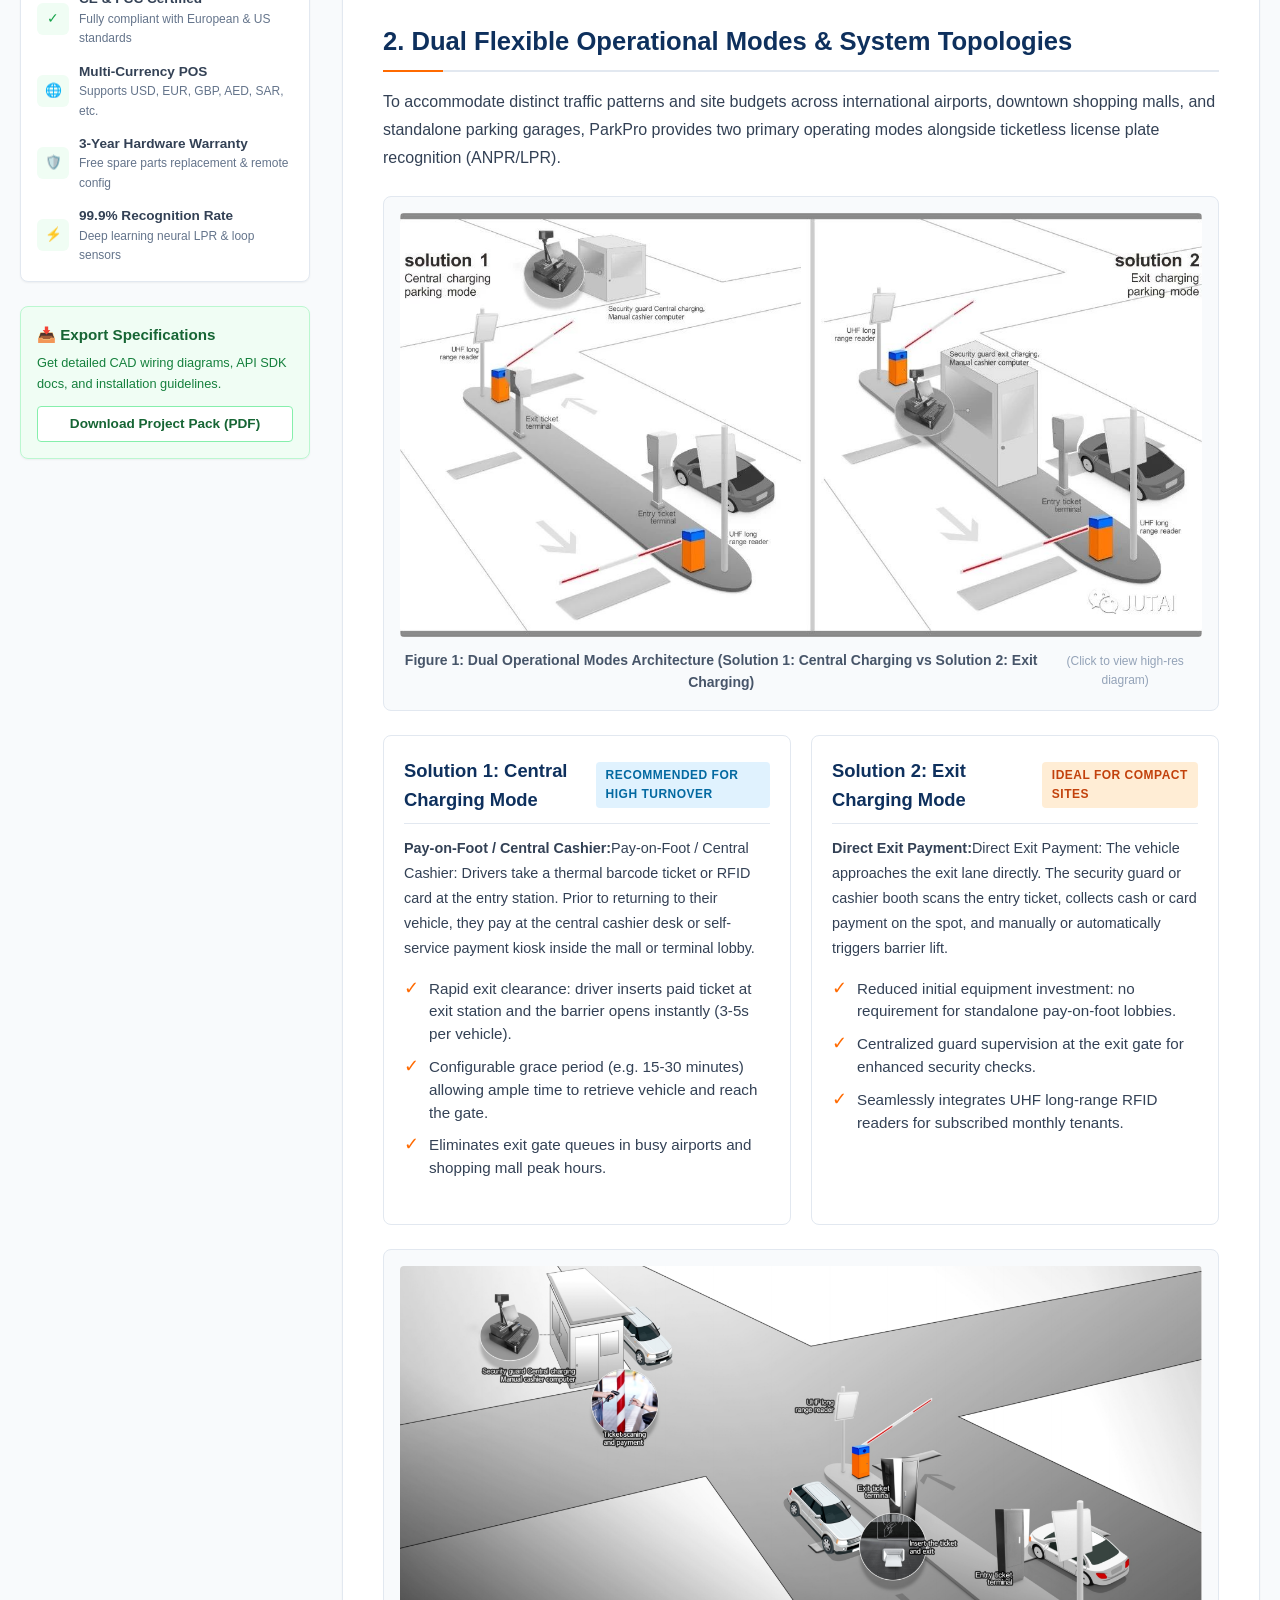
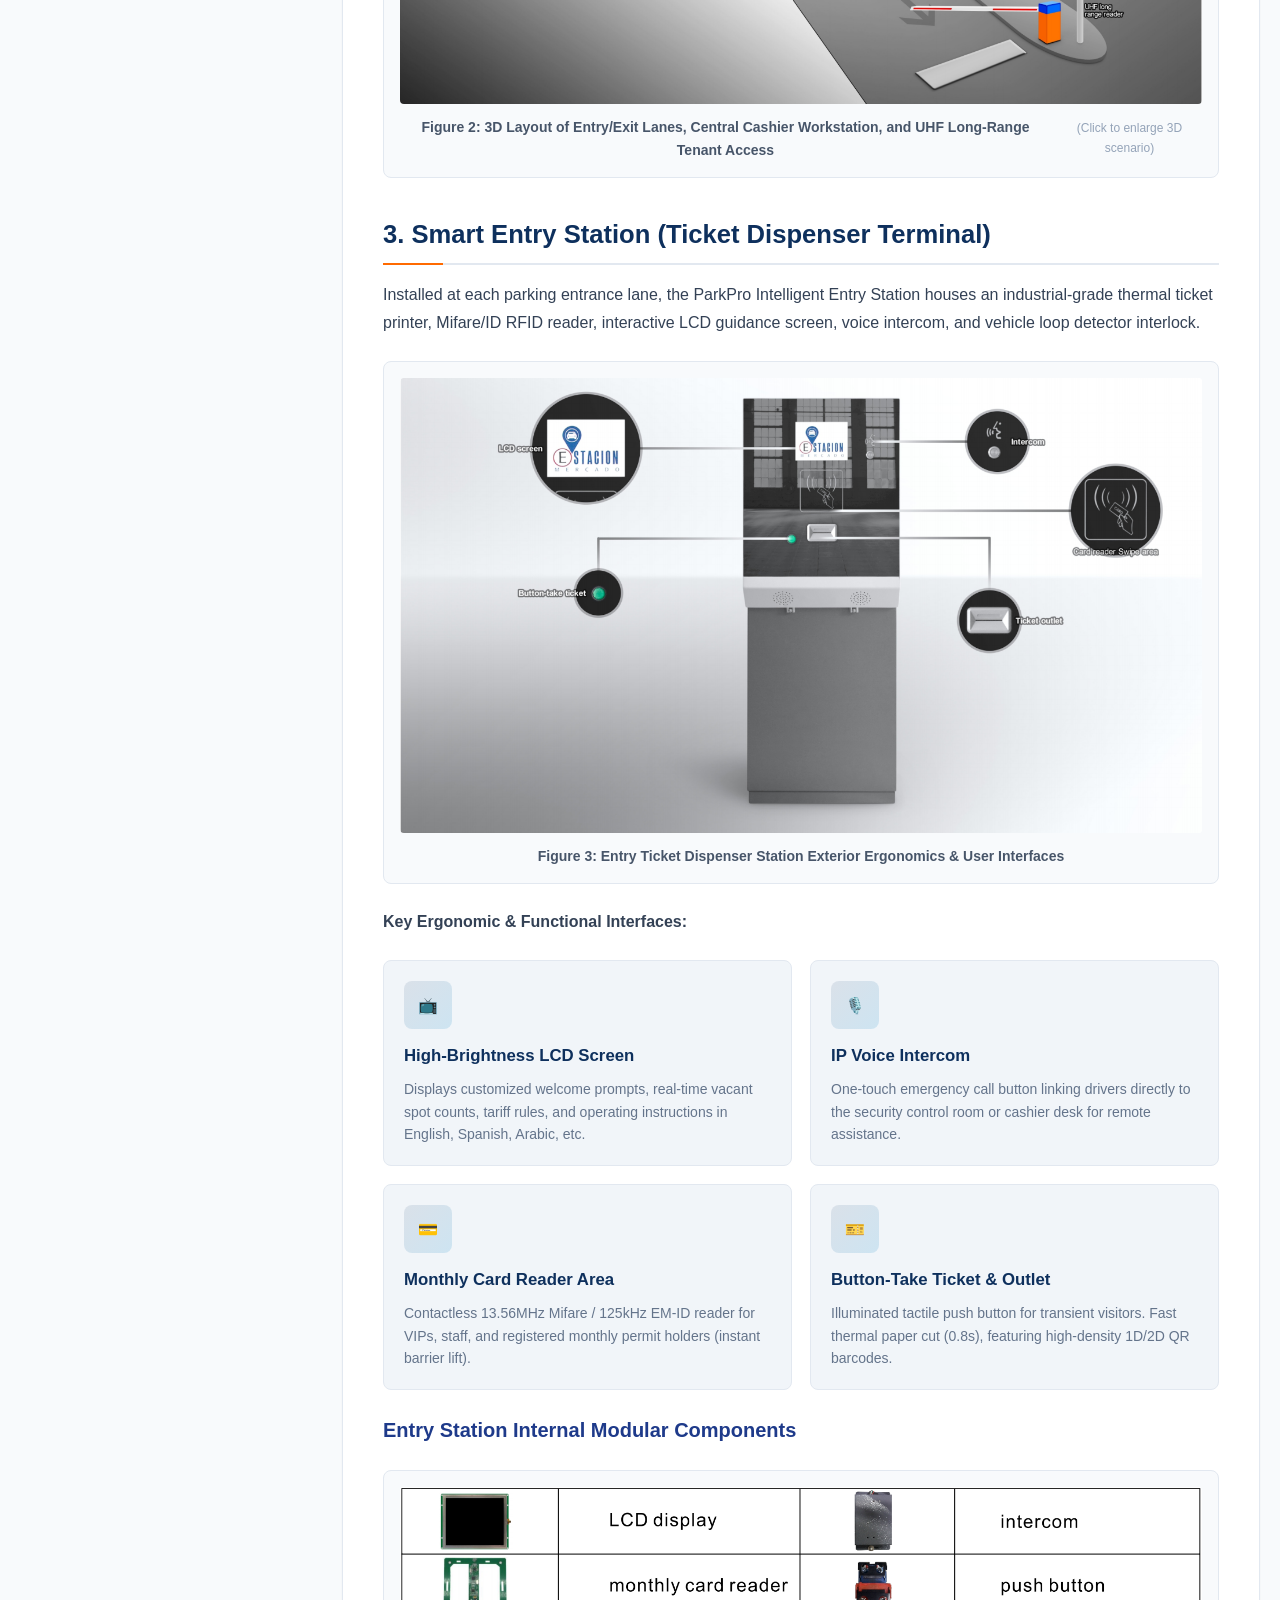
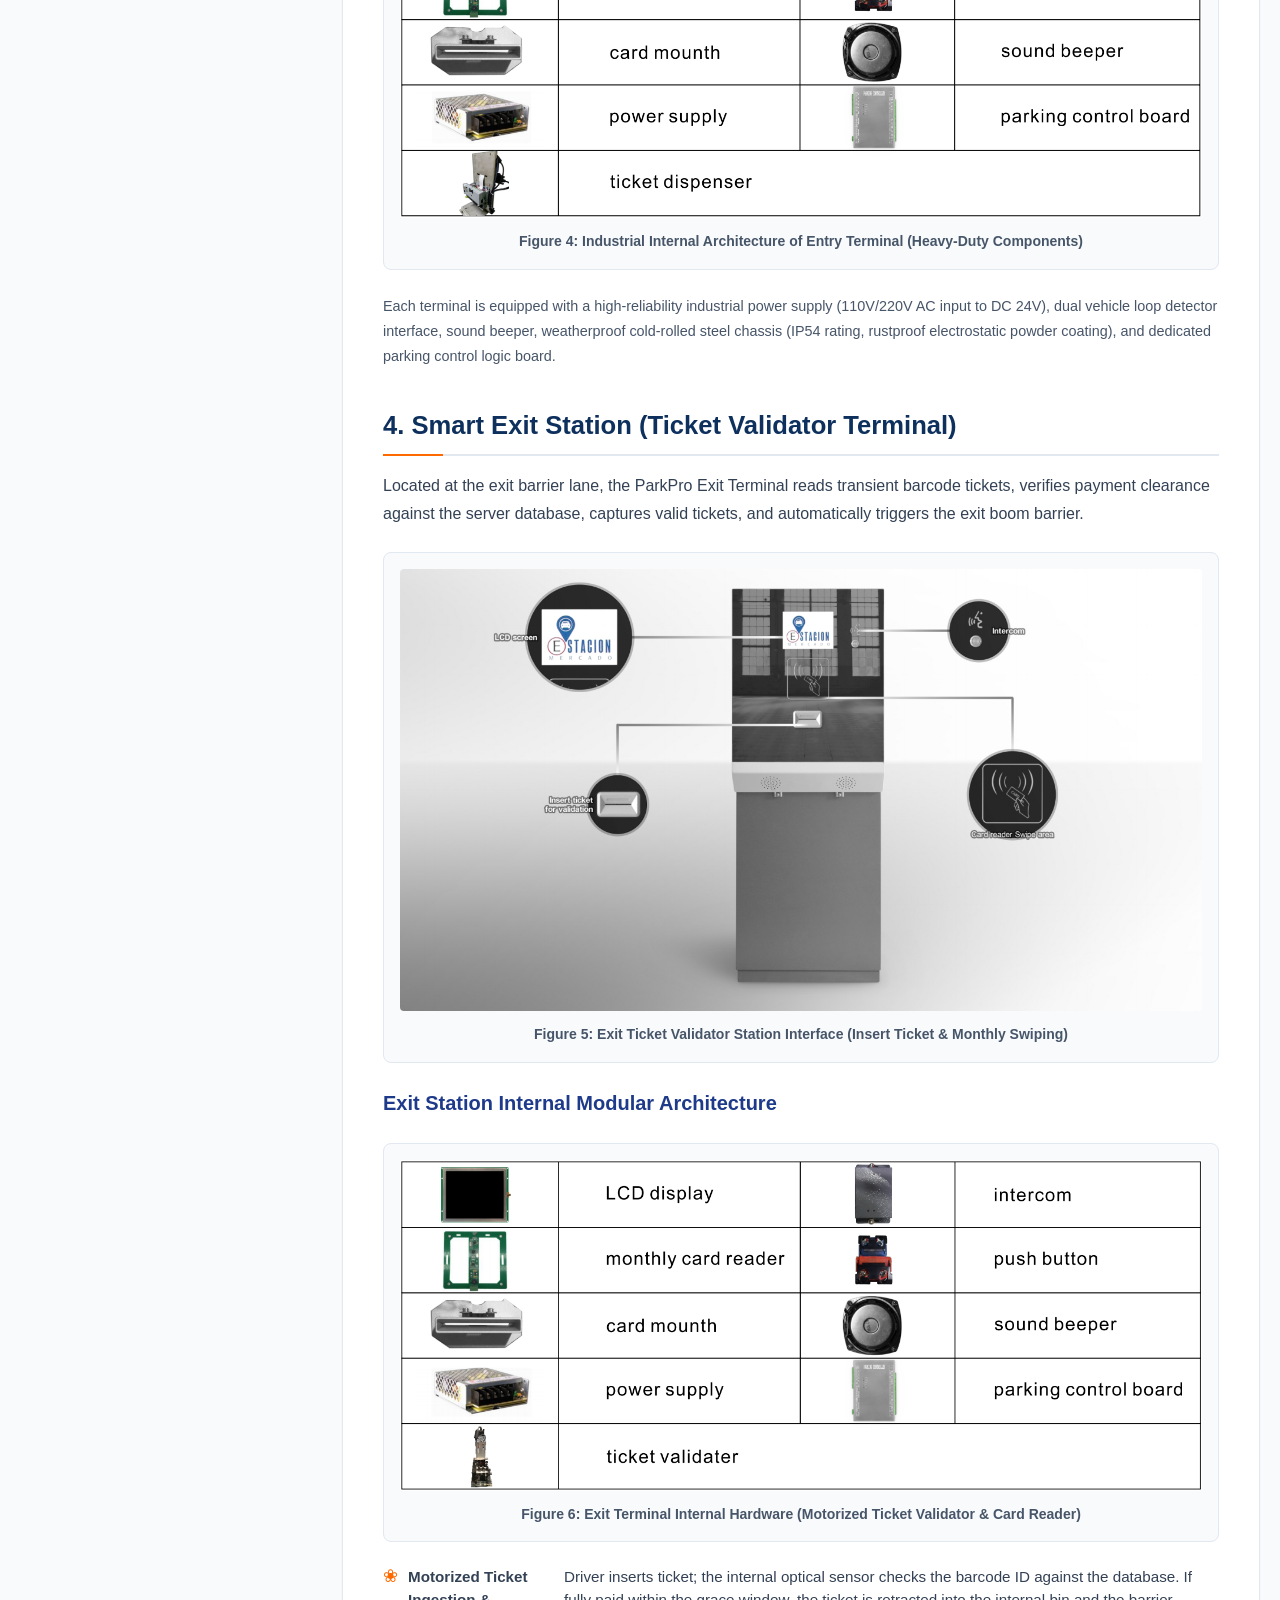
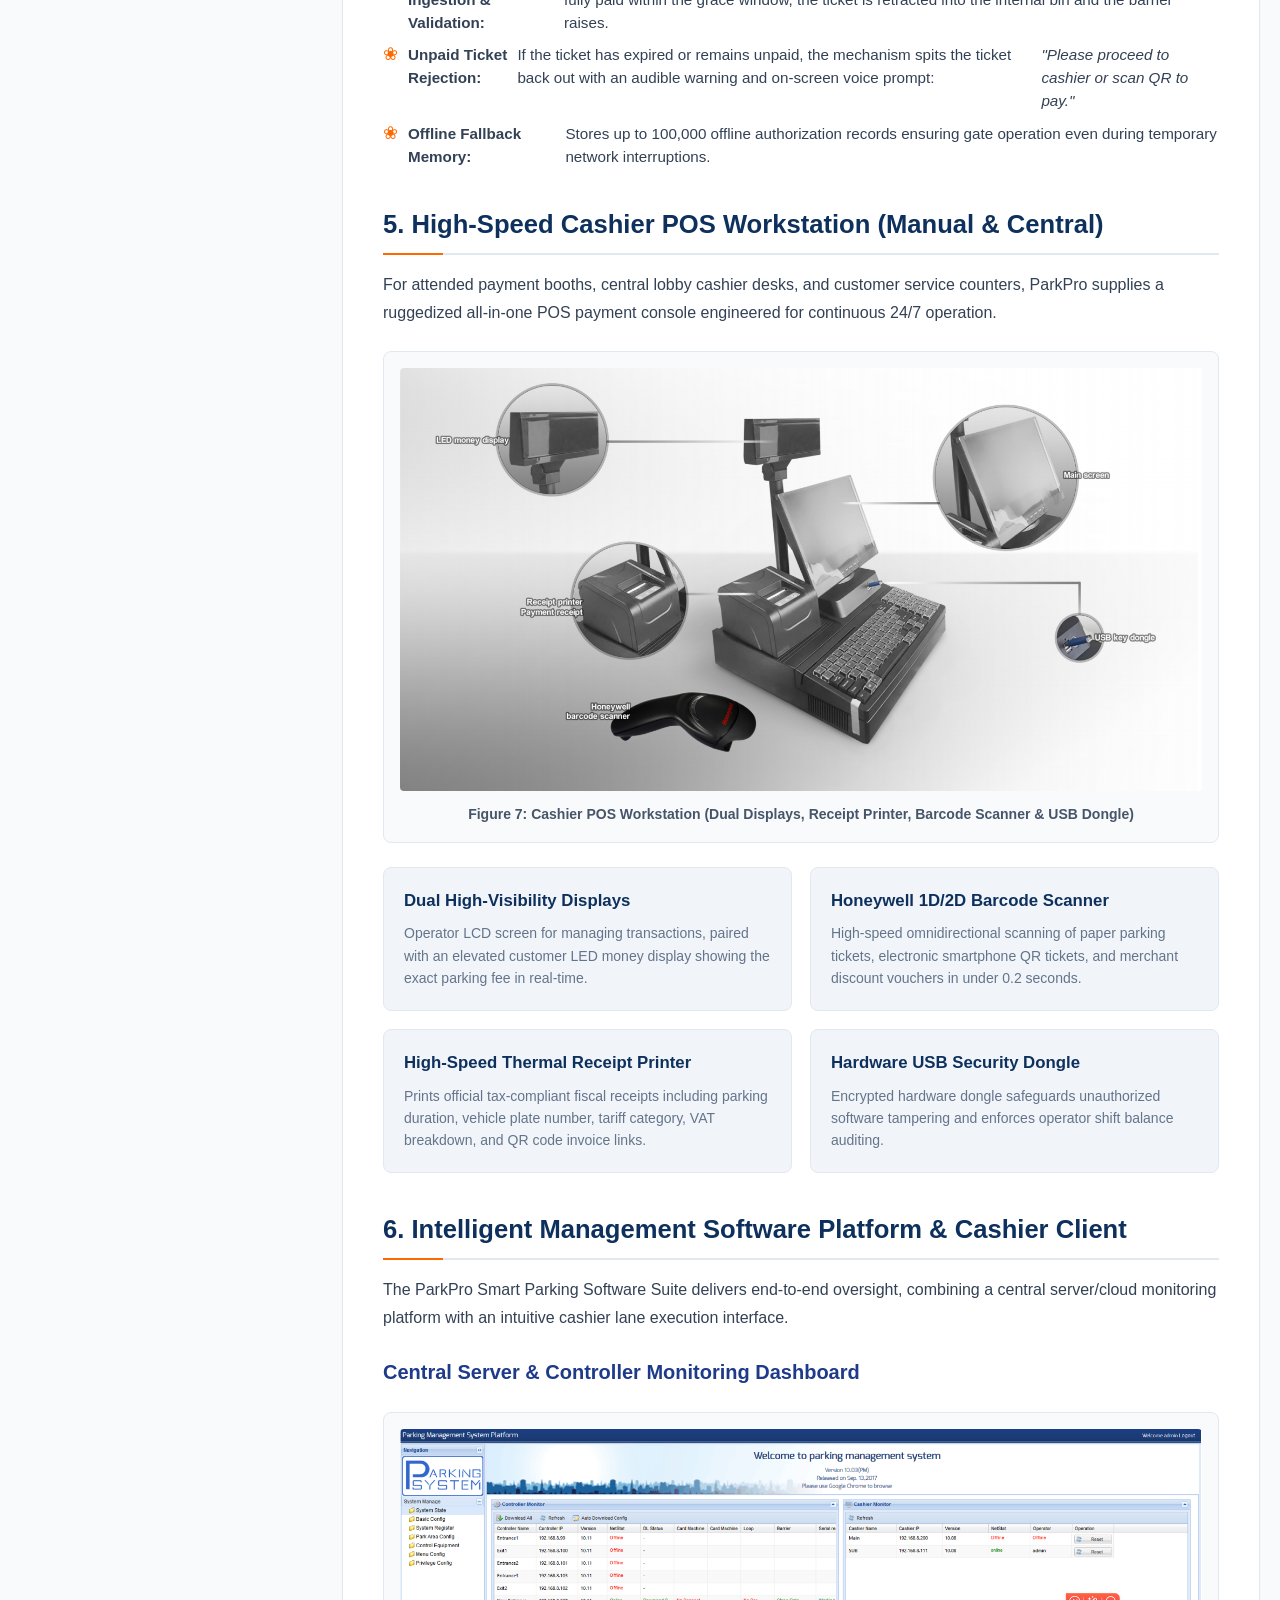
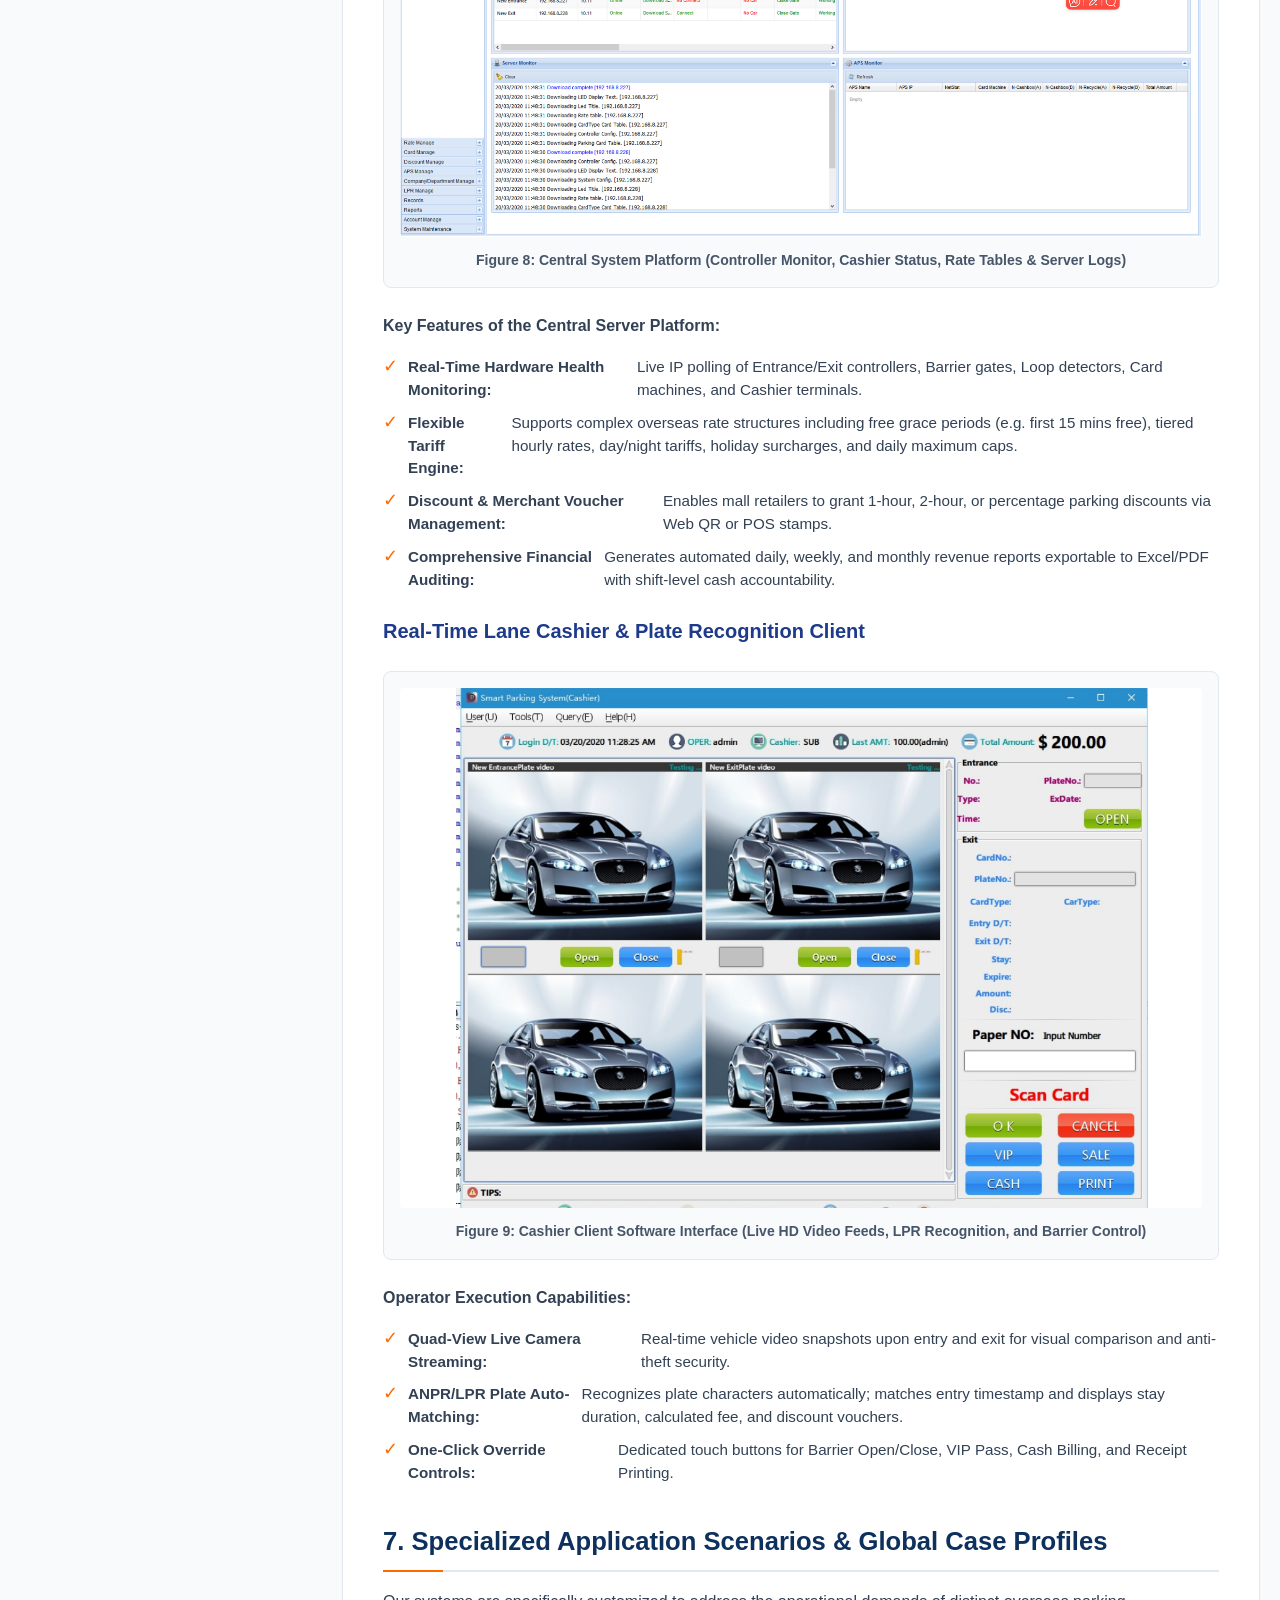
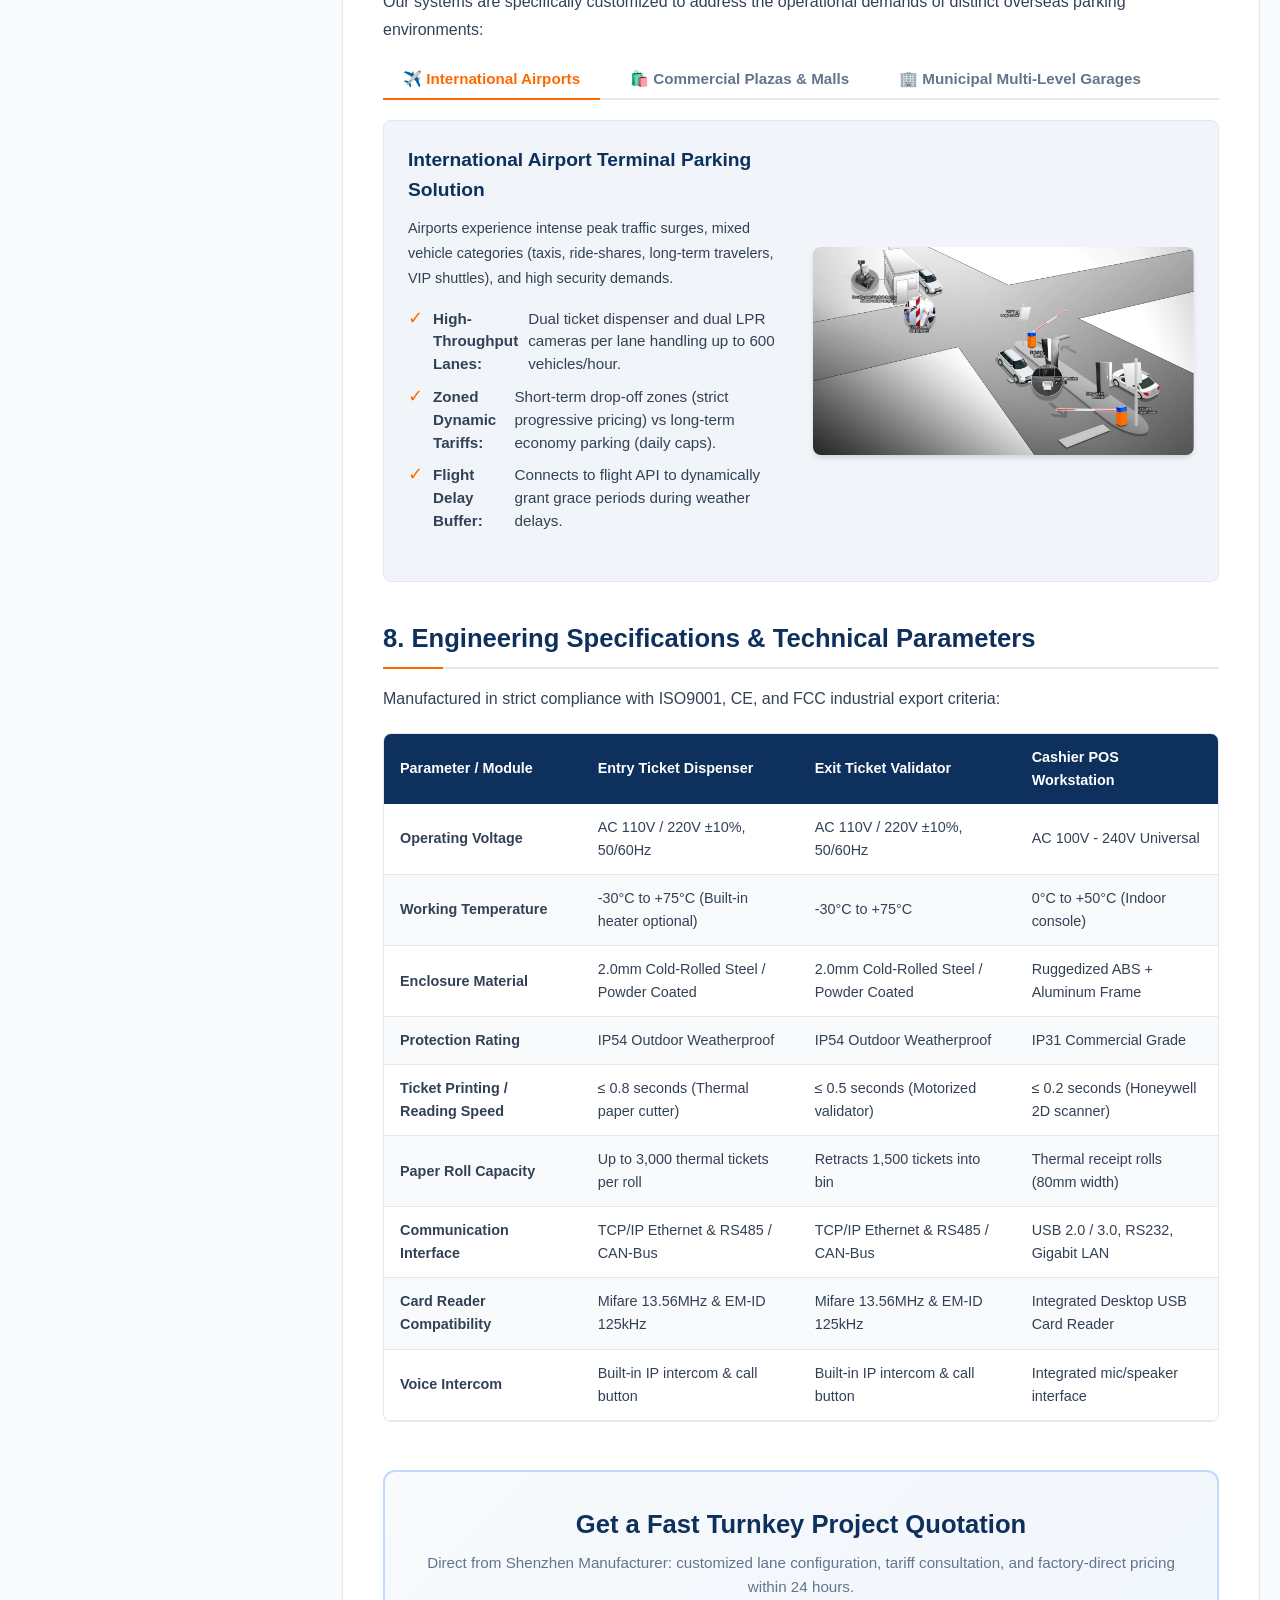
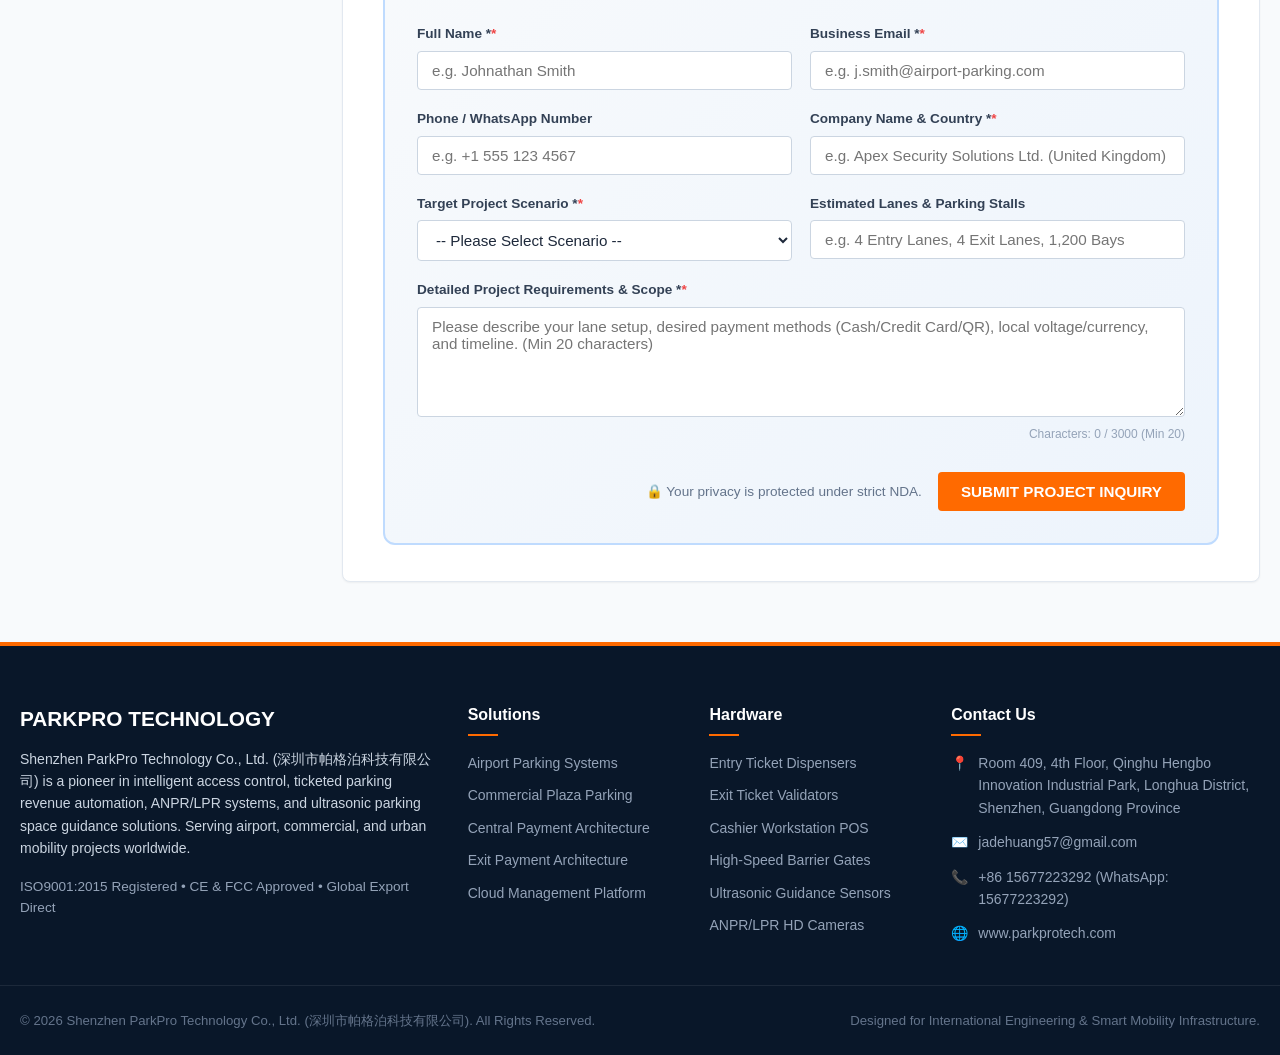
==== commit d626e2f2: "Fix i18n click event interception, stacking context, and bidirectional content translation" ====
--- a/index.html
+++ b/index.html
@@ -7,7 +7,7 @@
   <title>Overseas Smart Parking Guidance & Fee Payment Management System | Shenzhen ParkPro Technology Co., Ltd. (帕格泊科技)</title>
   <meta name="description" content="Shenzhen ParkPro Technology Co., Ltd. (深圳市帕格泊科技有限公司) provides turnkey overseas parking service systems, intelligent fee collection, ANPR/LPR access control, and ultrasonic parking guidance for airports, commercial plazas, and car parks worldwide.">
   <meta name="keywords" content="ParkPro Technology, 深圳市帕格泊科技有限公司, Overseas parking management system, parking fee collection system, airport parking guidance, commercial plaza parking system, Jutai parking guidance case, barrier gate access control, ticket dispenser, cashier POS">
-  <link rel="stylesheet" href="css/style.css">
+  <link rel="stylesheet" href="css/style.css?v=1.2.0">
 </head>
 <body>
 
@@ -883,7 +883,8 @@
     </div>
   </footer>
 
-  <script src="js/i18n.js"></script>
-  <script src="js/main.js"></script>
+  <script src="js/i18n.js?v=1.2.0"></script>
+  <script src="js/main.js?v=1.2.0"></script>
 </body>
 </html>
+
--- a/css/style.css
+++ b/css/style.css
@@ -167,6 +167,8 @@
   font-size: 0.825rem;
   padding: 8px 0;
   border-bottom: 1px solid rgba(255, 255, 255, 0.08);
+  position: relative;
+  z-index: 1001;
 }
 .top-bar-inner {
   display: flex;
@@ -220,7 +222,7 @@
   padding: 8px 0;
   display: none;
   min-width: 150px;
-  z-index: 1000;
+  z-index: 2000;
   border: 1px solid var(--border-color);
 }
 .lang-dropdown.show {
